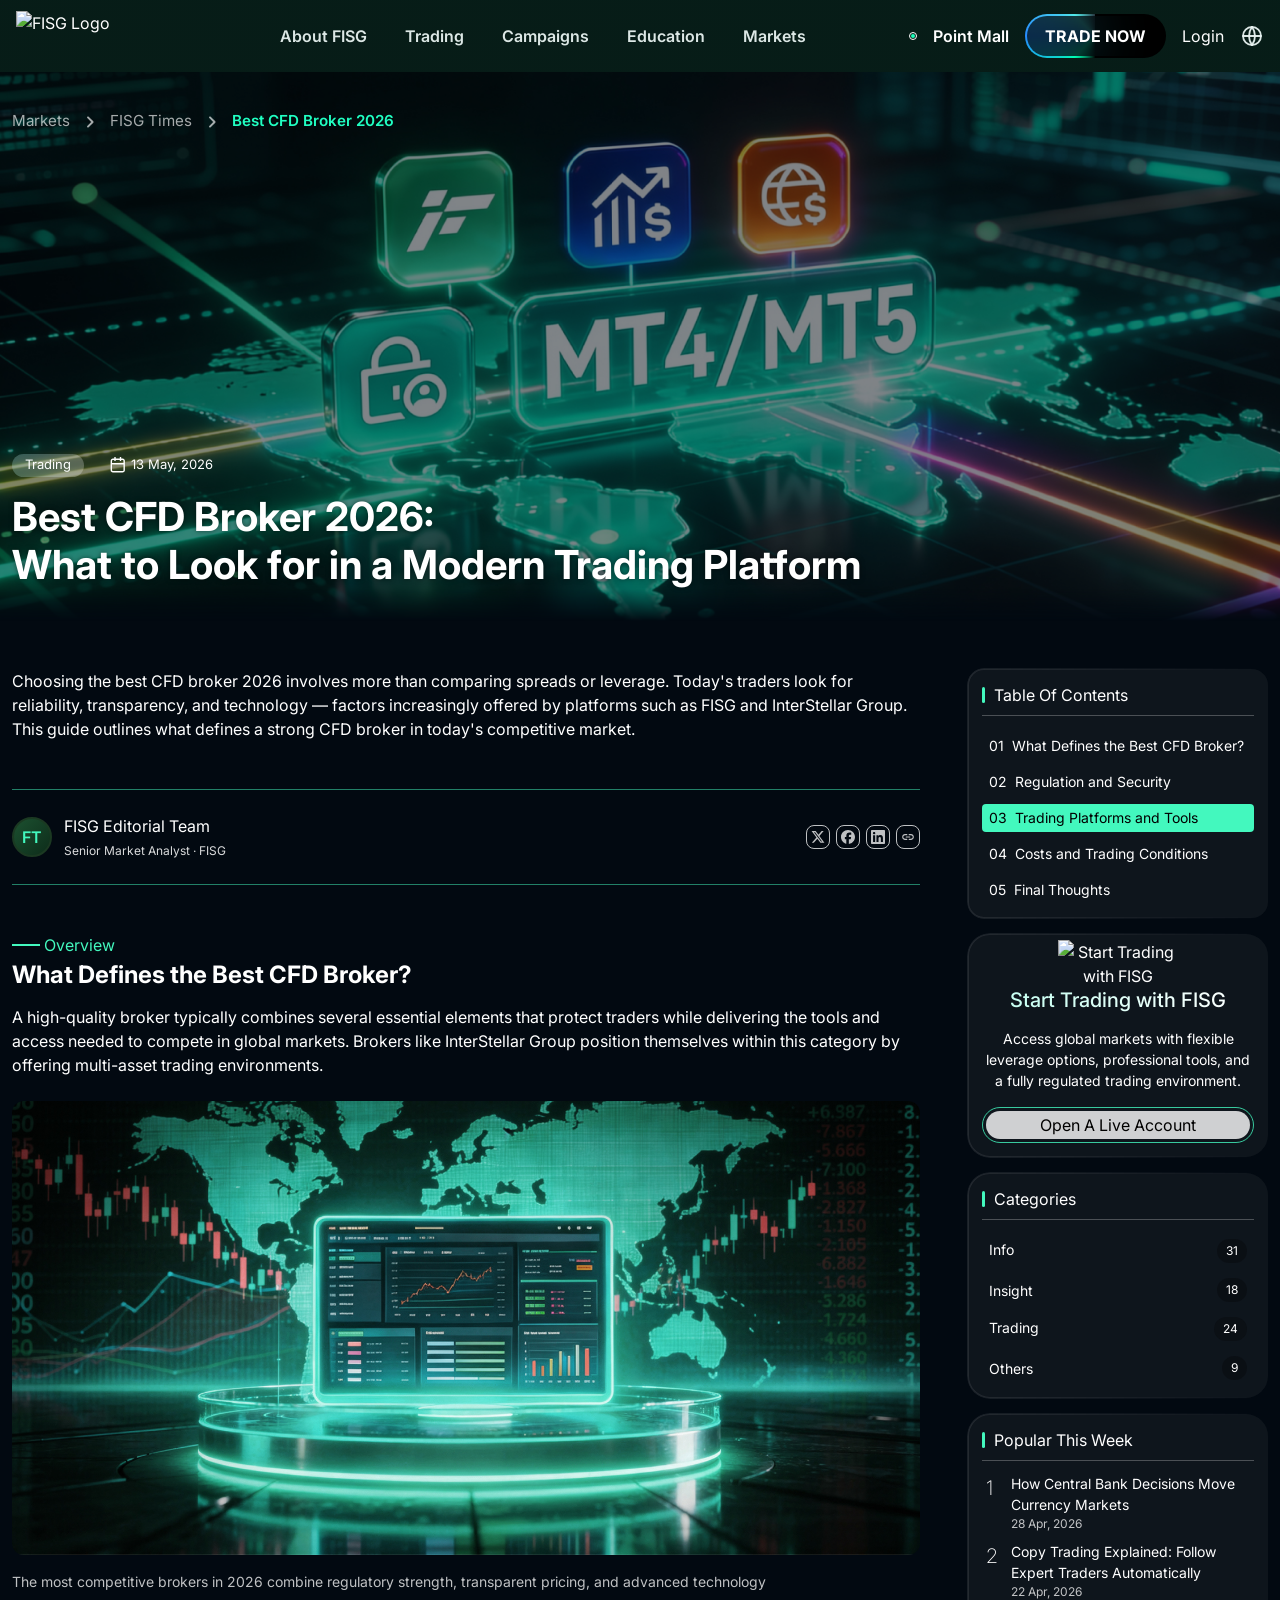
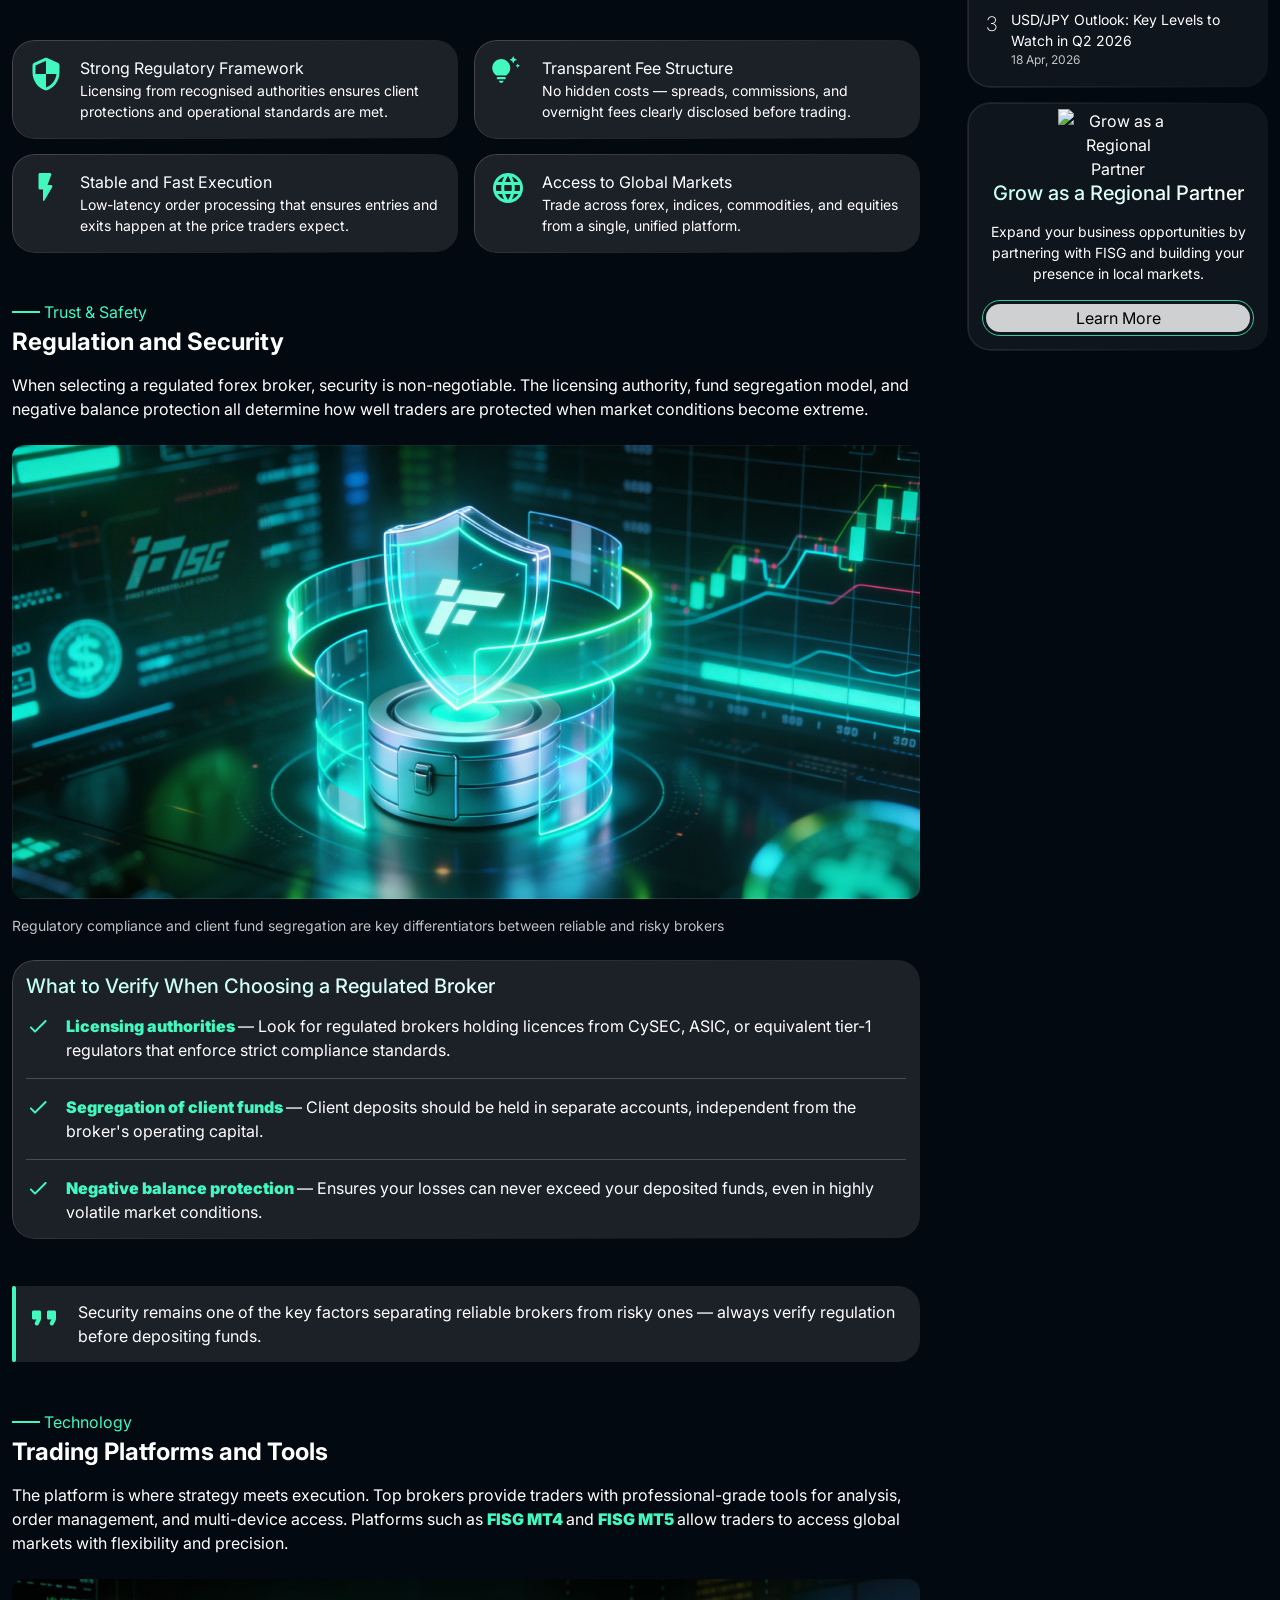
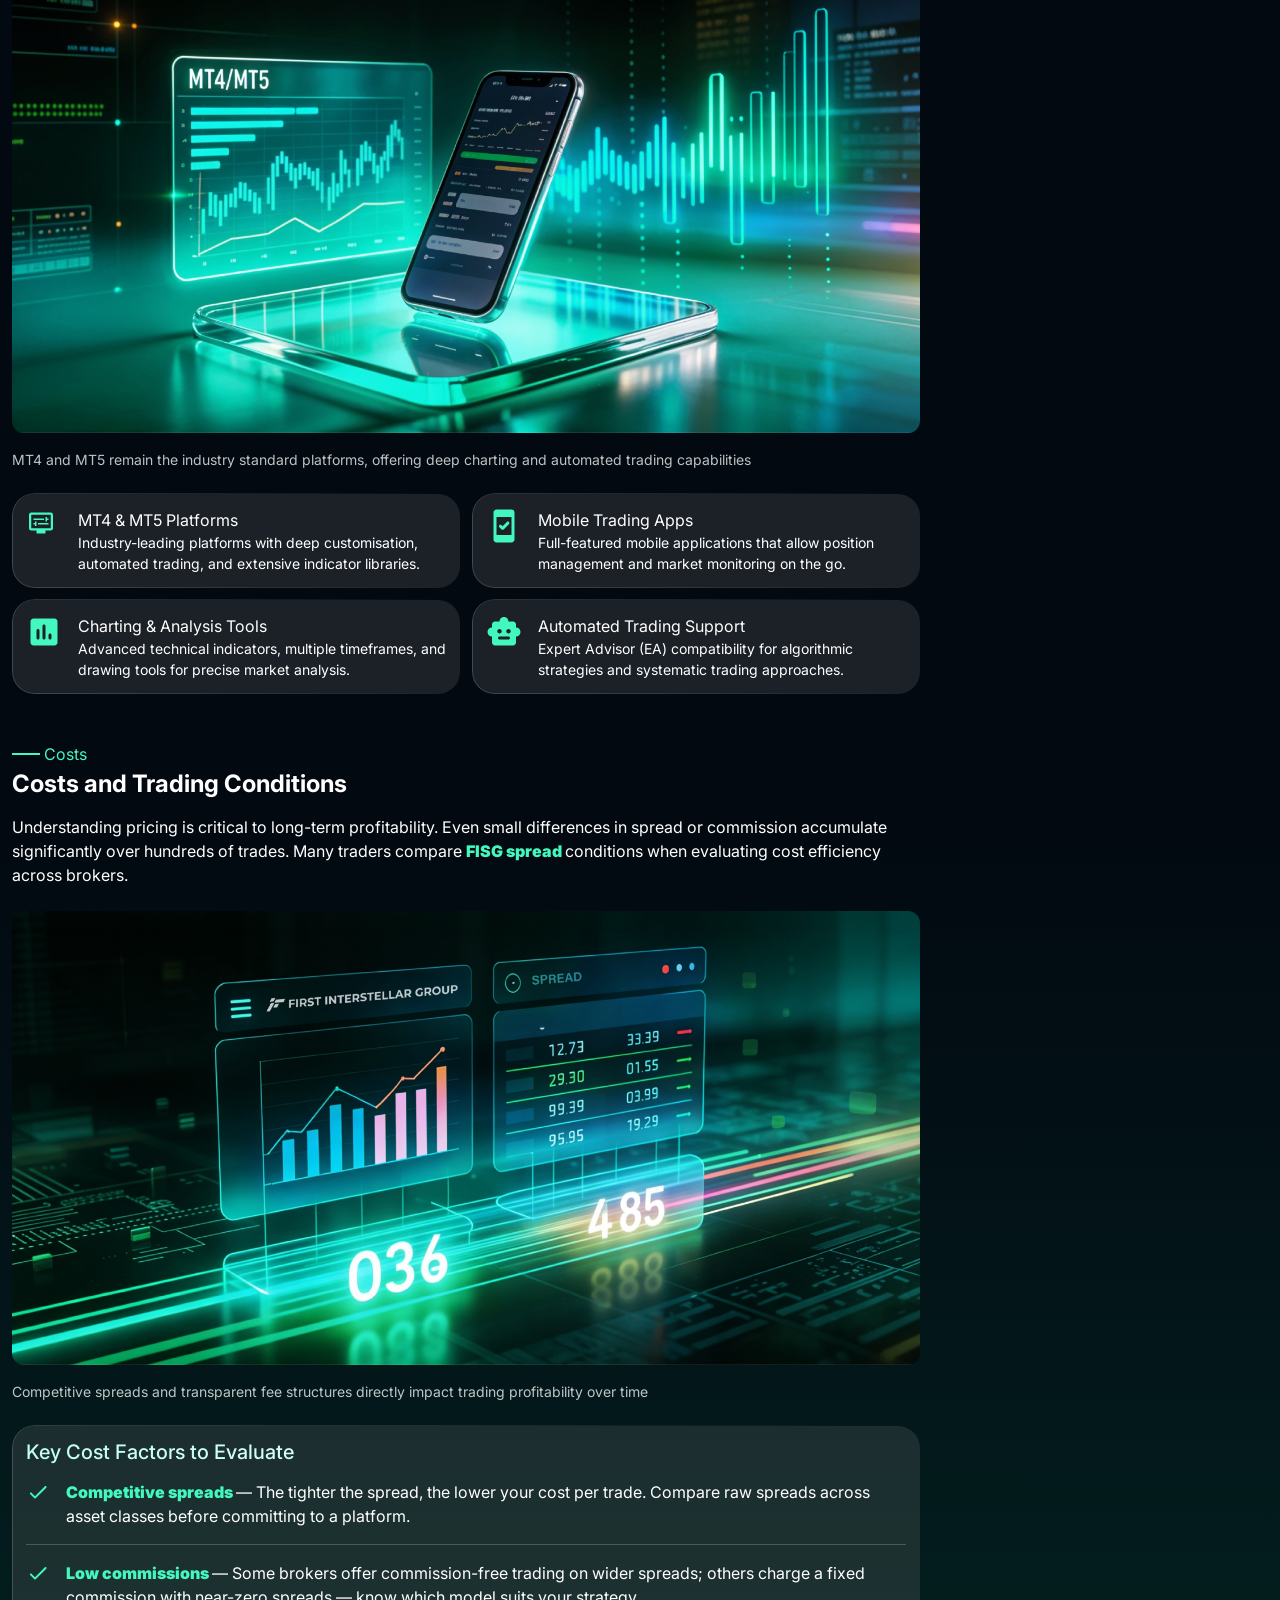
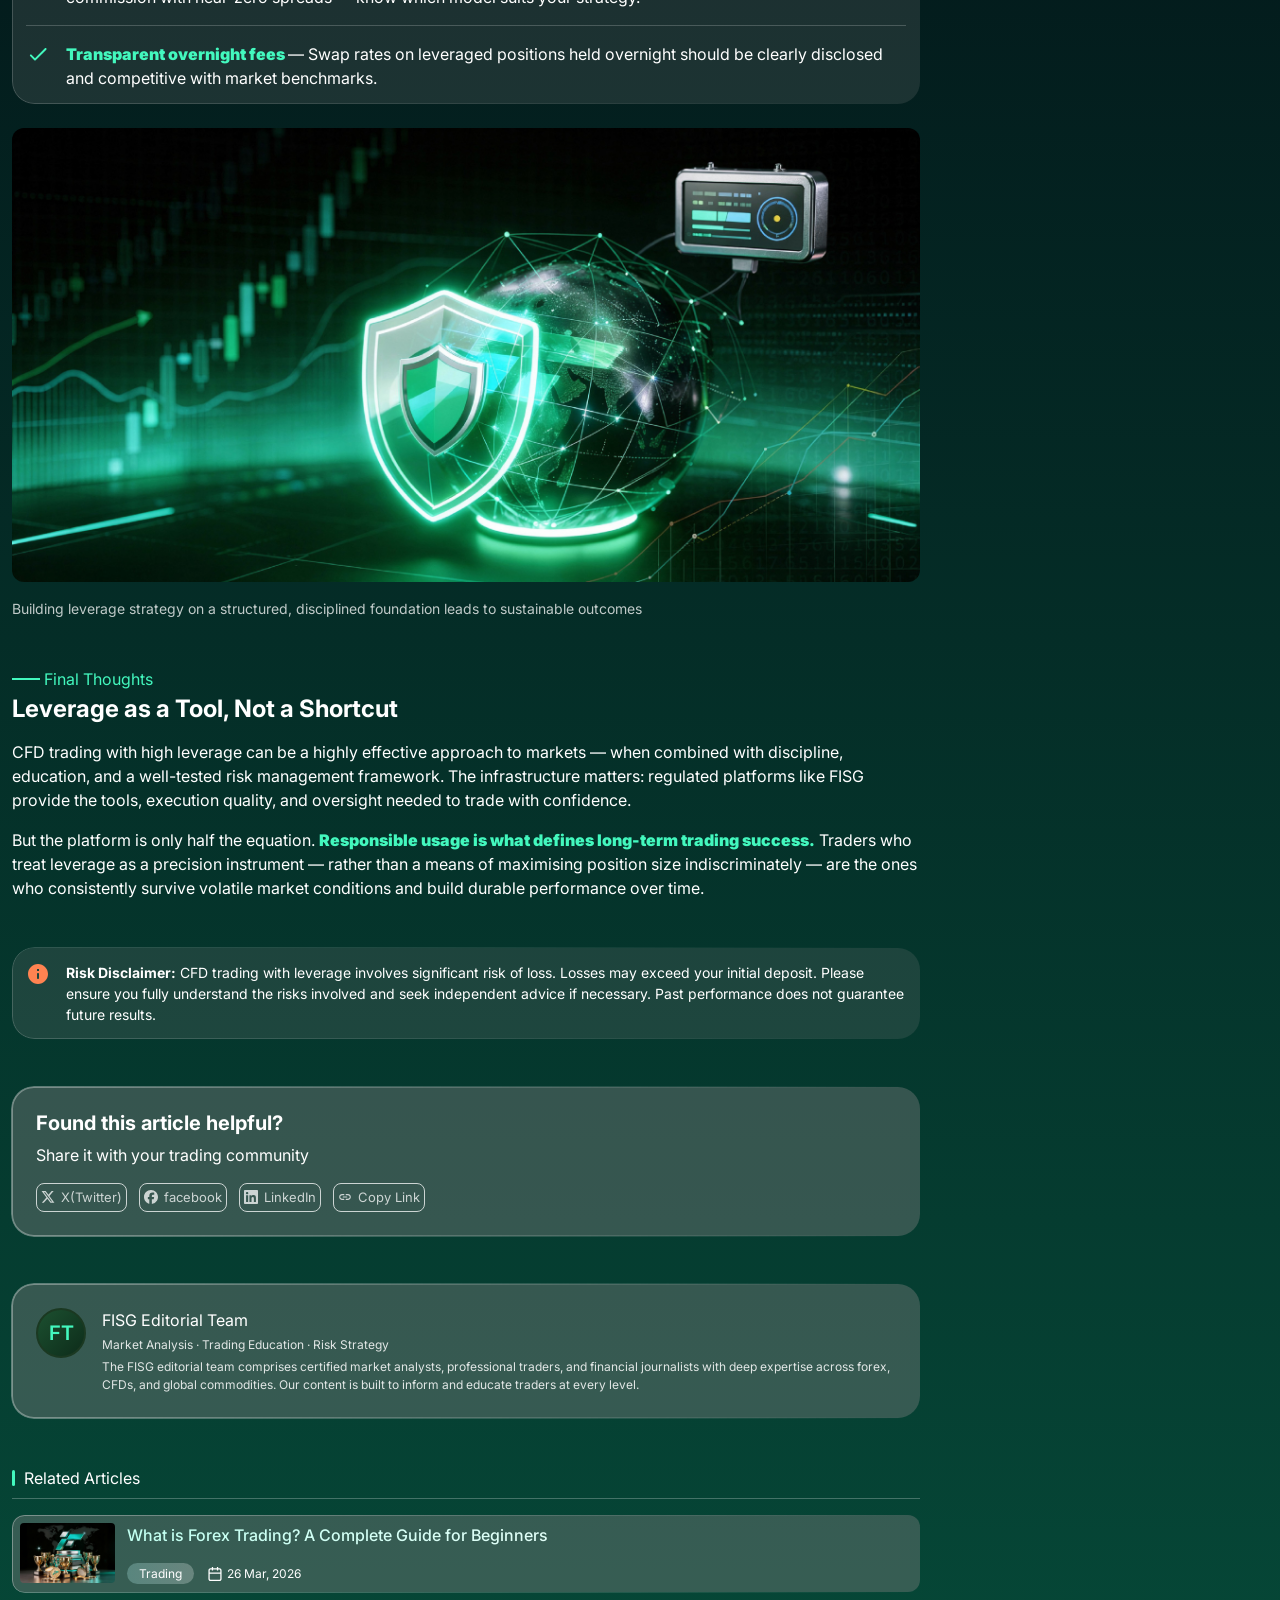
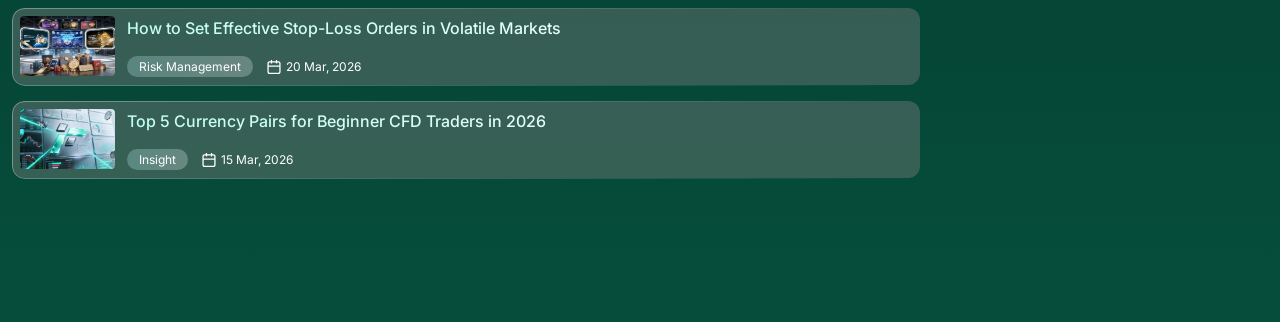
==== article-best-cfd-broker-2026.html @ cc414458 "Add files via upload" ====
<!DOCTYPE html>
<html lang="en">
<head>
  <meta charset="UTF-8">
  <meta name="viewport" content="width=device-width, initial-scale=1.0">
  <title>Best CFD Broker 2026: What to Look for in a Modern Trading Platform | FISG Times</title>
  <link rel="icon" type="image/png" href="https://www.fisg.com/wp-content/uploads/2025/01/cropped-logo-icon-32x32.png" sizes="32x32" media="(prefers-color-scheme: light)" />
  <link rel="icon" type="image/png" href="https://www.fisg.com/wp-content/uploads/2025/01/cropped-logo-icon-192x192.png" sizes="192x192" media="(prefers-color-scheme: light)" />
  <link rel="apple-touch-icon" href="https://www.fisg.com/wp-content/uploads/2025/01/cropped-logo-icon-180x180.png" media="(prefers-color-scheme: light)" />
  <meta name="msapplication-TileImage" content="https://www.fisg.com/wp-content/uploads/2025/01/cropped-logo-icon-270x270.png" media="(prefers-color-scheme: light)" />
  <link rel="icon" type="image/png" href="https://www.fisg.com/wp-content/uploads/2025/12/cropped-logo-icon-32x32-dark.png" sizes="32x32" media="(prefers-color-scheme: dark)" />
  <link rel="icon" type="image/png" href="https://www.fisg.com/wp-content/uploads/2025/12/cropped-logo-icon-192x192-dark.png" sizes="192x192" media="(prefers-color-scheme: dark)" />
  <link rel="apple-touch-icon" href="https://www.fisg.com/wp-content/uploads/2025/12/cropped-logo-icon-180x180-dark.png" media="(prefers-color-scheme: dark)" />
  <meta name="msapplication-TileImage" content="https://www.fisg.com/wp-content/uploads/2025/12/cropped-logo-icon-270x270-dark.png" media="(prefers-color-scheme: dark)" />
  <link rel="stylesheet" href="style.css">
</head>
<body>
  <section class="times-wrap">
    <header class="times-header">
      <img class="times-header-bg" src="./images/article-best-cfd-broker-img-01.jpg" alt="Best CFD Broker 2026: sWhat to Look for in a Modern Trading Platform">
      <div class="times-header-inner">
        <div class="container">
          <div class="times-header-info">
            <div class="times-box-body-footer-tag">
              Trading
            </div>
            <div class="times-box-body-footer-date">
              <svg xmlns="http://www.w3.org/2000/svg" version="1.1" viewBox="0 0 19 19">
                <path d="M14.23,3.48h-1.37v-1.48h-1.35v1.48h-4.01v-1.48h-1.35v1.48h-1.37c-1.22,0-2.22.99-2.22,2.22v9.09c0,1.22.99,2.22,2.22,2.22h9.45c1.22,0,2.22-.99,2.22-2.22V5.7c0-1.22-.99-2.22-2.22-2.22ZM4.77,4.84h1.37v1.02h1.35v-1.02h4.01v1.02h1.35v-1.02h1.37c.48,0,.86.39.86.86v2.16H3.91v-2.16c0-.48.39-.86.86-.86ZM14.23,15.65H4.77c-.48,0-.86-.39-.86-.86v-5.57h11.18v5.57c0,.48-.39.86-.86.86Z" fill="#fff"/>
              </svg>
              <span>
                13 May, 2026
              </span>
            </div>
          </div>
          <h1 class="times-header-title font-size-3">
            Best CFD Broker 2026:<br>
            What to Look for in a Modern Trading Platform
          </h1>
        </div>
      </div>
    </header>
    <section class="times-section">
      <div class="container">
        <div class="times-page">
          <main class="times-page-main">
            <section class="times-ele-section">
              <p>
                Choosing the best CFD broker 2026 involves more than comparing spreads or leverage. Today's traders look for reliability, transparency, and technology — factors increasingly offered by platforms such as FISG and InterStellar Group. This guide outlines what defines a strong CFD broker in today's competitive market.
              </p>
            </section>
            <section class="times-ele-section">
              <div class="times-author">
                <div class="times-ele-row align-items-center" style="--gap: 12px;">
                  <div class="times-ele-col times-ele-col-auto">
                    <div class="times-author-avantor">
                      FT
                    </div>
                  </div>
                  <div class="times-ele-col times-ele-col-grow">
                    <div class="times-ele-row" style="--gap: 0.25rem;">
                      <div class="times-ele-col times-ele-col-full times-author-content-main">
                        FISG Editorial Team
                      </div>
                      <div class="times-ele-col times-ele-col-full times-author-content-sub">
                        Senior Market Analyst · FISG
                      </div>
                    </div>
                  </div>
                  <div class="times-ele-col time-page-ele-col-auto">
                    <ul class="unstyled-list times-ele-row" style="--gap: 6px; height: 100%;">
                      <li class="times-ele-col times-ele-col-auto">
                        <a class="times-author-share-btn" href="https://twitter.com/intent/tweet?url=https://www.fisg.com/en/article-best-cfd-broker-2026">
                          <!--x(twitter)-->
                          <svg width="48" height="48" viewBox="0 0 48 48" fill="none" xmlns="http://www.w3.org/2000/svg">
                            <path d="M36.6526 3.8078H43.3995L28.6594 20.6548L46 43.5797H32.4225L21.7881 29.6759L9.61989 43.5797H2.86886L18.6349 25.56L2 3.8078H15.9222L25.5348 16.5165L36.6526 3.8078ZM34.2846 39.5414H38.0232L13.8908 7.63406H9.87892L34.2846 39.5414Z" fill="currentColor"/>
                          </svg>
                        </a>
                      </li>
                      <li class="times-ele-col times-ele-col-auto">
                        <a class="times-author-share-btn" target="_blank" rel="noopener" href="https://www.facebook.com/sharer/sharer.php?u=https://www.fisg.com/en/article-best-cfd-broker-2026">
                          <!--facebook-->
                          <svg width="48" height="48" viewBox="0 0 48 48" fill="none" xmlns="http://www.w3.org/2000/svg">
                            <g clip-path="url(#clip0_17_61)"><path d="M24 0C10.7453 0 0 10.7453 0 24C0 35.255 7.74912 44.6995 18.2026 47.2934V31.3344H13.2538V24H18.2026V20.8397C18.2026 12.671 21.8995 8.8848 29.9194 8.8848C31.44 8.8848 34.0637 9.18336 35.137 9.48096V16.129C34.5706 16.0694 33.5866 16.0397 32.3645 16.0397C28.4294 16.0397 26.9088 17.5306 26.9088 21.4061V24H34.7482L33.4013 31.3344H26.9088V47.8243C38.7926 46.3891 48.001 36.2707 48.001 24C48 10.7453 37.2547 0 24 0Z" fill="currentColor"/></g>
                            <defs><clipPath id="clip0_17_61"><rect width="48" height="48" fill="currentColor"/></clipPath></defs>
                          </svg>
                        </a>
                      </li>
                      <li class="times-ele-col times-ele-col-auto">
                        <a class="times-author-share-btn" href="https://linkedin.com/sharing/share-offsite/?url=https://www.fisg.com/en/article-best-cfd-broker-2026">
                          <!--linkedin-->
                          <svg width="48" height="48" viewBox="0 0 48 48" fill="none" xmlns="http://www.w3.org/2000/svg">
                            <g clip-path="url(#clip0_17_68)"><path d="M44.4469 0H3.54375C1.58437 0 0 1.54688 0 3.45938V44.5312C0 46.4437 1.58437 48 3.54375 48H44.4469C46.4062 48 48 46.4438 48 44.5406V3.45938C48 1.54688 46.4062 0 44.4469 0ZM14.2406 40.9031H7.11563V17.9906H14.2406V40.9031ZM10.6781 14.8688C8.39062 14.8688 6.54375 13.0219 6.54375 10.7437C6.54375 8.46562 8.39062 6.61875 10.6781 6.61875C12.9563 6.61875 14.8031 8.46562 14.8031 10.7437C14.8031 13.0125 12.9563 14.8688 10.6781 14.8688ZM40.9031 40.9031H33.7875V29.7656C33.7875 27.1125 33.7406 23.6906 30.0844 23.6906C26.3812 23.6906 25.8187 26.5875 25.8187 29.5781V40.9031H18.7125V17.9906H25.5375V21.1219H25.6312C26.5781 19.3219 28.9031 17.4188 32.3625 17.4188C39.5719 17.4188 40.9031 22.1625 40.9031 28.3313V40.9031Z" fill="currentColor"/></g>
                            <defs>
                            <clipPath id="clip0_17_68"><rect width="48" height="48" fill="currentColor"/></clipPath>
                            </defs>
                          </svg>
                        </a>
                      </li>
                      <li class="times-ele-col times-ele-col-auto">
                        <a class="times-author-share-btn" href="https://example.com" onclick="copyURL(event)">
                          <!--copy link-->
                          <svg width="48" height="48" xmlns="http://www.w3.org/2000/svg" viewBox="0 0 24 24" fill="currentColor"><g><rect fill="none" height="24" width="24"/></g><g><g><path d="M17,7h-3c-0.55,0-1,0.45-1,1s0.45,1,1,1h3c1.65,0,3,1.35,3,3s-1.35,3-3,3h-3c-0.55,0-1,0.45-1,1c0,0.55,0.45,1,1,1h3 c2.76,0,5-2.24,5-5S19.76,7,17,7z M8,12c0,0.55,0.45,1,1,1h6c0.55,0,1-0.45,1-1s-0.45-1-1-1H9C8.45,11,8,11.45,8,12z M10,15H7 c-1.65,0-3-1.35-3-3s1.35-3,3-3h3c0.55,0,1-0.45,1-1s-0.45-1-1-1H7c-2.76,0-5,2.24-5,5s2.24,5,5,5h3c0.55,0,1-0.45,1-1 C11,15.45,10.55,15,10,15z"/></g></g></svg>
                        </a>
                      </li>
                    </ul>
                  </div>
                </div>
              </div>
            </section>
            <section class="times-ele-section">
              <a id="sec1" class="times-ele-section-anchor"></a>
              <hgroup class="times-ele-title-group">
                <p class="times-ele-title-eyebrow">
                  Overview
                </p>
                <h5 class="times-ele-title">
                  What Defines the Best CFD Broker?
                </h5>
              </hgroup>
              <p class="times-ele-para">
                A high-quality broker typically combines several essential elements that protect traders while delivering the tools and access needed to compete in global markets. Brokers like InterStellar Group position themselves within this category by offering multi-asset trading environments.
              </p>
              <figure class="times-ele-fig">
                <img class="times-ele-fig-img" src="./images/article-best-cfd-broker-img-02.jpg" alt="The most competitive brokers in 2026 combine regulatory strength, transparent pricing, and advanced technology">
                <figcaption class="times-ele-fig-cap">
                  The most competitive brokers in 2026 combine regulatory strength, transparent pricing, and advanced technology
                </figcaption>
              </figure>
            </section>
            <section class="times-ele-section">
              <div class="times-ele-row">
                <div class="times-ele-col times-ele-col-auto times-ele-col-md-half">
                  <div class="times-box" style="--box-op: 0.2; --box-pd: 1rem; --box-bdw: 1px;">
                    <span class="times-box-border"></span>
                    <div class="times-box-body">
                      <div class="times-ele-row">
                        <div class="times-ele-col times-ele-col-auto text-acc-green">
                          <svg xmlns="http://www.w3.org/2000/svg" viewBox="0 0 24 24" width="36px" height="36px" fill="currentColor"><path d="M11.19 1.36l-7 3.11C3.47 4.79 3 5.51 3 6.3V11c0 5.55 3.84 10.74 9 12 5.16-1.26 9-6.45 9-12V6.3c0-.79-.47-1.51-1.19-1.83l-7-3.11c-.51-.23-1.11-.23-1.62 0zM12 11.99h7c-.53 4.12-3.28 7.79-7 8.94V12H5V6.3l7-3.11v8.8z"/></svg>
                        </div>
                        <div class="times-ele-col times-ele-col-grow">
                          <p>
                            Strong Regulatory Framework
                          </p>
                          <p class="font-size-sm">
                            Licensing from recognised authorities ensures client protections and operational standards are met.
                          </p>
                        </div>
                      </div>
                    </div>
                  </div>
                </div>
                <div class="times-ele-col times-ele-col-auto times-ele-col-md-half">
                  <div class="times-box" style="--box-op: 0.2; --box-pd: 1rem; --box-bdw: 1px;">
                    <span class="times-box-border"></span>
                    <div class="times-box-body">
                      <div class="times-ele-row">
                        <div class="times-ele-col times-ele-col-auto text-acc-green">
                          <svg xmlns="http://www.w3.org/2000/svg" viewBox="0 0 24 24" width="36px" height="36px" fill="currentColor"><rect fill="none" height="20" width="20"/><path d="M4.5,14.75C4.5,14.34,4.84,14,5.25,14h4.5c0.41,0,0.75,0.34,0.75,0.75c0,0.41-0.34,0.75-0.75,0.75h-4.5 C4.84,15.5,4.5,15.16,4.5,14.75z M13.5,8c0,2.09-1.07,3.93-2.69,5H4.19C2.57,11.93,1.5,10.09,1.5,8c0-3.31,2.69-6,6-6 S13.5,4.69,13.5,8z M7.5,18C8.33,18,9,17.33,9,16.5H6C6,17.33,6.67,18,7.5,18z M18.5,8l0.47-1.03L20,6.5l-1.03-0.47L18.5,5 l-0.47,1.03L17,6.5l1.03,0.47L18.5,8z M15.5,5l0.78-1.72L18,2.5l-1.72-0.78L15.5,0l-0.78,1.72L13,2.5l1.72,0.78L15.5,5z"/></svg>
                        </div>
                        <div class="times-ele-col times-ele-col-grow">
                          <p>
                            Transparent Fee Structure
                          </p>
                          <p class="font-size-sm">
                            No hidden costs — spreads, commissions, and overnight fees clearly disclosed before trading.
                          </p>
                        </div>
                      </div>
                    </div>
                  </div>
                </div>
                <div class="times-ele-col times-ele-col-auto times-ele-col-md-half">
                  <div class="times-box" style="--box-op: 0.2; --box-pd: 1rem; --box-bdw: 1px;">
                    <span class="times-box-border"></span>
                    <div class="times-box-body">
                      <div class="times-ele-row">
                        <div class="times-ele-col times-ele-col-auto text-acc-green">
                          <svg xmlns="http://www.w3.org/2000/svg" viewBox="0 0 24 24" width="36px" height="36px" fill="currentColor"><path d="M0 0h24v24H0V0z" fill="none"></path><path d="M7 3v9c0 .55.45 1 1 1h2v7.15c0 .51.67.69.93.25l5.19-8.9c.39-.67-.09-1.5-.86-1.5H13l2.49-6.65c.25-.65-.23-1.35-.93-1.35H8c-.55 0-1 .45-1 1z"></path></svg>
                        </div>
                        <div class="times-ele-col times-ele-col-grow">
                          <p>
                            Stable and Fast Execution
                          </p>
                          <p class="font-size-sm">
                            Low-latency order processing that ensures entries and exits happen at the price traders expect.
                          </p>
                        </div>
                      </div>
                    </div>
                  </div>
                </div>
                <div class="times-ele-col times-ele-col-auto times-ele-col-md-half">
                  <div class="times-box" style="--box-op: 0.2; --box-pd: 1rem; --box-bdw: 1px;">
                    <span class="times-box-border"></span>
                    <div class="times-box-body">
                      <div class="times-ele-row">
                        <div class="times-ele-col times-ele-col-auto text-acc-green">
                          <svg xmlns="http://www.w3.org/2000/svg" viewBox="0 0 24 24" width="36px" height="36px" fill="currentColor"><path d="M0 0h24v24H0V0z" fill="none"></path><path d="M11.99 2C6.47 2 2 6.48 2 12s4.47 10 9.99 10C17.52 22 22 17.52 22 12S17.52 2 11.99 2zm6.93 6h-2.95c-.32-1.25-.78-2.45-1.38-3.56 1.84.63 3.37 1.91 4.33 3.56zM12 4.04c.83 1.2 1.48 2.53 1.91 3.96h-3.82c.43-1.43 1.08-2.76 1.91-3.96zM4.26 14C4.1 13.36 4 12.69 4 12s.1-1.36.26-2h3.38c-.08.66-.14 1.32-.14 2s.06 1.34.14 2H4.26zm.82 2h2.95c.32 1.25.78 2.45 1.38 3.56-1.84-.63-3.37-1.9-4.33-3.56zm2.95-8H5.08c.96-1.66 2.49-2.93 4.33-3.56C8.81 5.55 8.35 6.75 8.03 8zM12 19.96c-.83-1.2-1.48-2.53-1.91-3.96h3.82c-.43 1.43-1.08 2.76-1.91 3.96zM14.34 14H9.66c-.09-.66-.16-1.32-.16-2s.07-1.35.16-2h4.68c.09.65.16 1.32.16 2s-.07 1.34-.16 2zm.25 5.56c.6-1.11 1.06-2.31 1.38-3.56h2.95c-.96 1.65-2.49 2.93-4.33 3.56zM16.36 14c.08-.66.14-1.32.14-2s-.06-1.34-.14-2h3.38c.16.64.26 1.31.26 2s-.1 1.36-.26 2h-3.38z"></path></svg>
                        </div>
                        <div class="times-ele-col times-ele-col-grow">
                          <p>
                            Access to Global Markets
                          </p>
                          <p class="font-size-sm">
                            Trade across forex, indices, commodities, and equities from a single, unified platform.
                          </p>
                        </div>
                      </div>
                    </div>
                  </div>
                </div>
              </div>
            </section>
            <section class="times-ele-section">
              <a id="sec2" class="times-ele-section-anchor"></a>
              <hgroup class="times-ele-title-group">
                <p class="times-ele-title-eyebrow">
                  Trust & Safety
                </p>
                <h5 class="times-ele-title">
                  Regulation and Security
                </h5>
              </hgroup>
              <p class="times-ele-para">
                When selecting a regulated forex broker, security is non-negotiable. The licensing authority, fund segregation model, and negative balance protection all determine how well traders are protected when market conditions become extreme.
              </p>
              <figure class="times-ele-fig">
                <img class="times-ele-fig-img" src="./images/article-best-cfd-broker-img-03.jpg" alt="Regulatory compliance and client fund segregation are key differentiators between reliable and risky brokers">
                <figcaption class="times-ele-fig-cap">
                  Regulatory compliance and client fund segregation are key differentiators between reliable and risky brokers
                </figcaption>
              </figure>
              <div class="times-box" style="--box-op: 0.2; --box-bdw: 1px;">
                <span class="times-box-border"></span>
                <div class="times-box-body times-ele-row">
                  <div class="times-ele-col times-ele-col-full">
                    <h6 class="times-title">
                      What to Verify When Choosing a Regulated Broker
                    </h6>
                  </div>
                </div>
                <div class="times-box-body times-ele-row">
                  <div class="times-ele-col times-ele-col-auto text-acc-green">
                    <svg xmlns="http://www.w3.org/2000/svg" viewBox="0 0 24 24" width="24px" height="24px" fill="currentColor"><path d="M0 0h24v24H0V0z" fill="none"></path><path d="M9 16.17L5.53 12.7c-.39-.39-1.02-.39-1.41 0-.39.39-.39 1.02 0 1.41l4.18 4.18c.39.39 1.02.39 1.41 0L20.29 7.71c.39-.39.39-1.02 0-1.41-.39-.39-1.02-.39-1.41 0L9 16.17z"></path></svg>
                  </div>
                  <div class="times-ele-col times-ele-col-grow">
                    <strong class="times-ele-strong">
                      Licensing authorities
                    </strong>
                    — Look for regulated brokers holding licences from CySEC, ASIC, or equivalent tier-1 regulators that enforce strict compliance standards.
                  </div>
                </div>
                <hr class="times-ele-hr">
                <div class="times-box-body times-ele-row">
                  <div class="times-ele-col times-ele-col-auto text-acc-green">
                    <svg xmlns="http://www.w3.org/2000/svg" viewBox="0 0 24 24" width="24px" height="24px" fill="currentColor"><path d="M0 0h24v24H0V0z" fill="none"></path><path d="M9 16.17L5.53 12.7c-.39-.39-1.02-.39-1.41 0-.39.39-.39 1.02 0 1.41l4.18 4.18c.39.39 1.02.39 1.41 0L20.29 7.71c.39-.39.39-1.02 0-1.41-.39-.39-1.02-.39-1.41 0L9 16.17z"></path></svg>
                  </div>
                  <div class="times-ele-col times-ele-col-grow">
                    <strong class="times-ele-strong">
                      Segregation of client funds
                    </strong>
                    — Client deposits should be held in separate accounts, independent from the broker's operating capital.
                  </div>
                </div>
                <hr class="times-ele-hr">
                <div class="times-box-body times-ele-row">
                  <div class="times-ele-col times-ele-col-auto text-acc-green">
                    <svg xmlns="http://www.w3.org/2000/svg" viewBox="0 0 24 24" width="24px" height="24px" fill="currentColor"><path d="M0 0h24v24H0V0z" fill="none"></path><path d="M9 16.17L5.53 12.7c-.39-.39-1.02-.39-1.41 0-.39.39-.39 1.02 0 1.41l4.18 4.18c.39.39 1.02.39 1.41 0L20.29 7.71c.39-.39.39-1.02 0-1.41-.39-.39-1.02-.39-1.41 0L9 16.17z"></path></svg>
                  </div>
                  <div class="times-ele-col times-ele-col-grow">
                    <strong class="times-ele-strong">
                      Negative balance protection
                    </strong>
                    — Ensures your losses can never exceed your deposited funds, even in highly volatile market conditions.
                  </div>
                </div>
              </div>
            </section>
            <section class="times-ele-section">
              <div class="times-box times-box-quote" style="--box-op: 0.2;">
                <div class="times-box-body times-ele-row">
                  <div class="times-ele-col times-ele-col-auto text-acc-green">
                    <svg xmlns="http://www.w3.org/2000/svg" viewBox="0 0 24 24" width="36px" height="36px" fill="currentColor"><path d="M0 0h24v24H0V0z" fill="none"/><path d="M7.17 17c.51 0 .98-.29 1.2-.74l1.42-2.84c.14-.28.21-.58.21-.89V8c0-.55-.45-1-1-1H5c-.55 0-1 .45-1 1v4c0 .55.45 1 1 1h2l-1.03 2.06c-.45.89.2 1.94 1.2 1.94zm10 0c.51 0 .98-.29 1.2-.74l1.42-2.84c.14-.28.21-.58.21-.89V8c0-.55-.45-1-1-1h-4c-.55 0-1 .45-1 1v4c0 .55.45 1 1 1h2l-1.03 2.06c-.45.89.2 1.94 1.2 1.94z"/></svg>
                  </div>
                  <div class="times-ele-col times-ele-col-grow">
                    <blockquote>
                      Security remains one of the key factors separating reliable brokers from risky ones — always verify regulation before depositing funds.
                    </blockquote>
                  </div>
                </div>
              </div>
            </section>
            <section class="times-ele-section">
              <a id="sec3" class="times-ele-section-anchor"></a>
              <hgroup class="times-ele-title-group">
                <p class="times-ele-title-eyebrow">
                  Technology
                </p>
                <h5 class="times-ele-title">
                  Trading Platforms and Tools
                </h5>
              </hgroup>
              <p class="times-ele-para">
                The platform is where strategy meets execution. Top brokers provide traders with professional-grade tools for analysis, order management, and multi-device access. Platforms such as
                <strong class="times-ele-strong">
                  FISG MT4
                </strong>
                and
                <strong class="times-ele-strong">
                  FISG MT5
                </strong>
                allow traders to access global markets with flexibility and precision.
              </p>
              <figure class="times-ele-fig">
                <img class="times-ele-fig-img" src="./images/article-best-cfd-broker-img-04.jpg" alt="MT4 and MT5 remain the industry standard platforms, offering deep charting and automated trading capabilities">
                <figcaption class="times-ele-fig-cap">
                  MT4 and MT5 remain the industry standard platforms, offering deep charting and automated trading capabilities
                </figcaption>
              </figure>
              <ul class="unstyled-list times-ele-row" style="--gap: 0.75rem;">
                <li class="times-ele-col times-ele-col-auto times-ele-col-md-half">
                  <div class="times-box" style="--box-op: 0.2; --box-bdw: 1px;">
                    <span class="times-box-border"></span>
                    <div class="times-box-body times-ele-row">
                      <div class="times-ele-col times-ele-col-auto text-acc-green">
                        <svg xmlns="http://www.w3.org/2000/svg" viewBox="0 0 24 24" width="36px" height="36px" fill="currentColor"><g><rect fill="none" height="20" width="20"/></g><g><g><path d="M16.5,3h-13C2.67,3,2,3.67,2,4.5v9C2,14.33,2.67,15,3.5,15H7v1.5C7,16.78,7.22,17,7.5,17h5c0.28,0,0.5-0.22,0.5-0.5V15 h3.5c0.83,0,1.5-0.67,1.5-1.5v-9C18,3.67,17.33,3,16.5,3z M16.5,13.5h-13v-9h13V13.5z"/><rect height="1" width="7" x="5" y="7"/><polygon points="14,8 15,8 15,7 14,7 14,6 13,6 13,9 14,9"/><rect height="1" width="7" x="8" y="10"/><polygon points="6,12 7,12 7,9 6,9 6,10 5,10 5,11 6,11"/></g></g></svg>
                      </div>
                      <div class="times-ele-col times-ele-col-grow">
                        <p>
                          MT4 & MT5 Platforms
                        </p>
                        <p class="font-size-sm">
                          Industry-leading platforms with deep customisation, automated trading, and extensive indicator libraries.
                        </p>
                      </div>
                    </div>
                  </div>
                </li>
                <li class="times-ele-col times-ele-col-auto times-ele-col-md-half">
                  <div class="times-box" style="--box-op: 0.2; --box-bdw: 1px;">
                    <span class="times-box-border"></span>
                    <div class="times-box-body times-ele-row">
                      <div class="times-ele-col times-ele-col-auto text-acc-green">
                        <svg xmlns="http://www.w3.org/2000/svg" viewBox="0 0 24 24" width="36px" height="36px" fill="currentColor"><g><path d="M0,0h24v24H0V0z" fill="none"/></g><g><path d="M17,1.01L7,1C5.9,1,5,1.9,5,3v18c0,1.1,0.9,2,2,2h10c1.1,0,2-0.9,2-2V3C19,1.9,18.1,1.01,17,1.01z M17,18H7V6h10V18z M10.34,14.29c0.39,0.39,1.02,0.39,1.41,0l3.54-3.54c0.39-0.39,0.39-1.02,0-1.41c-0.39-0.39-1.02-0.39-1.41,0l-2.83,2.83 l-0.71-0.71c-0.39-0.39-1.02-0.39-1.41,0c-0.39,0.39-0.39,1.02,0,1.41L10.34,14.29z"/></g></svg>
                      </div>
                      <div class="times-ele-col times-ele-col-grow">
                        <p>
                          Mobile Trading Apps
                        </p>
                        <p class="font-size-sm">
                          Full-featured mobile applications that allow position management and market monitoring on the go.
                        </p>
                      </div>
                    </div>
                  </div>
                </li>
                <li class="times-ele-col times-ele-col-auto times-ele-col-md-half">
                  <div class="times-box" style="--box-op: 0.2; --box-bdw: 1px;">
                    <span class="times-box-border"></span>
                    <div class="times-box-body times-ele-row">
                      <div class="times-ele-col times-ele-col-auto text-acc-green">
                        <svg xmlns="http://www.w3.org/2000/svg" viewBox="0 0 24 24" width="36px" height="36px" fill="currentColor"><path d="M0 0h24v24H0V0z" fill="none"/><path d="M19 3H5c-1.1 0-2 .9-2 2v14c0 1.1.9 2 2 2h14c1.1 0 2-.9 2-2V5c0-1.1-.9-2-2-2zM8 17c-.55 0-1-.45-1-1v-5c0-.55.45-1 1-1s1 .45 1 1v5c0 .55-.45 1-1 1zm4 0c-.55 0-1-.45-1-1V8c0-.55.45-1 1-1s1 .45 1 1v8c0 .55-.45 1-1 1zm4 0c-.55 0-1-.45-1-1v-2c0-.55.45-1 1-1s1 .45 1 1v2c0 .55-.45 1-1 1z"/></svg>
                      </div>
                      <div class="times-ele-col times-ele-col-grow">
                        <p>
                          Charting & Analysis Tools
                        </p>
                        <p class="font-size-sm">
                          Advanced technical indicators, multiple timeframes, and drawing tools for precise market analysis.
                        </p>
                      </div>
                    </div>
                  </div>
                </li>
                <li class="times-ele-col times-ele-col-auto times-ele-col-md-half">
                  <div class="times-box" style="--box-op: 0.2; --box-bdw: 1px;">
                    <span class="times-box-border"></span>
                    <div class="times-box-body times-ele-row">
                      <div class="times-ele-col times-ele-col-auto text-acc-green">
                        <svg xmlns="http://www.w3.org/2000/svg" viewBox="0 0 24 24" width="36px" height="36px" fill="currentColor"><g><rect fill="none" height="24" width="24" y="0"/></g><g><path d="M20,9V7c0-1.1-0.9-2-2-2h-3c0-1.66-1.34-3-3-3S9,3.34,9,5H6C4.9,5,4,5.9,4,7v2c-1.66,0-3,1.34-3,3c0,1.66,1.34,3,3,3v4 c0,1.1,0.9,2,2,2h12c1.1,0,2-0.9,2-2v-4c1.66,0,3-1.34,3-3C23,10.34,21.66,9,20,9z M7.5,11.5C7.5,10.67,8.17,10,9,10 s1.5,0.67,1.5,1.5S9.83,13,9,13S7.5,12.33,7.5,11.5z M15,17H9c-0.55,0-1-0.45-1-1v0c0-0.55,0.45-1,1-1h6c0.55,0,1,0.45,1,1v0 C16,16.55,15.55,17,15,17z M15,13c-0.83,0-1.5-0.67-1.5-1.5S14.17,10,15,10s1.5,0.67,1.5,1.5S15.83,13,15,13z"/></g></svg>
                      </div>
                      <div class="times-ele-col times-ele-col-grow">
                        <p>
                          Automated Trading Support
                        </p>
                        <p class="font-size-sm">
                          Expert Advisor (EA) compatibility for algorithmic strategies and systematic trading approaches.
                        </p>
                      </div>
                    </div>
                  </div>
                </li>
              </ul>
            </section>
            <section class="times-ele-section">
              <a id="sec4" class="times-ele-section-anchor"></a>
              <hgroup class="times-ele-title-group">
                <p class="times-ele-title-eyebrow">
                  Costs
                </p>
                <h5 class="times-ele-title">
                  Costs and Trading Conditions
                </h5>
              </hgroup>
              <p class="times-ele-para">
                Understanding pricing is critical to long-term profitability. Even small differences in spread or commission accumulate significantly over hundreds of trades. Many traders compare
                <strong class="times-ele-strong">
                  FISG spread
                </strong>
                conditions when evaluating cost efficiency across brokers.
              </p>
              <figure class="times-ele-fig">
                <img class="times-ele-fig-img" src="./images/article-best-cfd-broker-img-05.jpg" alt="Competitive spreads and transparent fee structures directly impact trading profitability over time">
                <figcaption class="times-ele-fig-cap">
                  Competitive spreads and transparent fee structures directly impact trading profitability over time
                </figcaption>
              </figure>
              <div class="times-box" style="--box-op: 0.2; --box-bdw: 1px;">
                <span class="times-box-border"></span>
                <div class="times-box-body times-ele-row">
                  <div class="times-ele-col times-ele-col-full">
                    <h6 class="times-title">
                      Key Cost Factors to Evaluate
                    </h6>
                  </div>
                </div>
                <div class="times-box-body times-ele-row">
                  <div class="times-ele-col times-ele-col-auto text-acc-green">
                    <svg xmlns="http://www.w3.org/2000/svg" viewBox="0 0 24 24" width="24px" height="24px" fill="currentColor"><path d="M0 0h24v24H0V0z" fill="none"/><path d="M9 16.17L5.53 12.7c-.39-.39-1.02-.39-1.41 0-.39.39-.39 1.02 0 1.41l4.18 4.18c.39.39 1.02.39 1.41 0L20.29 7.71c.39-.39.39-1.02 0-1.41-.39-.39-1.02-.39-1.41 0L9 16.17z"/></svg>
                  </div>
                  <div class="times-ele-col times-ele-col-grow">
                    <strong class="times-ele-strong">
                      Competitive spreads
                    </strong>
                    — The tighter the spread, the lower your cost per trade. Compare raw spreads across asset classes before committing to a platform.
                  </div>
                </div>
                <hr class="times-ele-hr">
                <div class="times-box-body times-ele-row">
                  <div class="times-ele-col times-ele-col-auto text-acc-green">
                    <svg xmlns="http://www.w3.org/2000/svg" viewBox="0 0 24 24" width="24px" height="24px" fill="currentColor"><path d="M0 0h24v24H0V0z" fill="none"/><path d="M9 16.17L5.53 12.7c-.39-.39-1.02-.39-1.41 0-.39.39-.39 1.02 0 1.41l4.18 4.18c.39.39 1.02.39 1.41 0L20.29 7.71c.39-.39.39-1.02 0-1.41-.39-.39-1.02-.39-1.41 0L9 16.17z"/></svg>
                  </div>
                  <div class="times-ele-col times-ele-col-grow">
                    <strong class="times-ele-strong">
                      Low commissions
                    </strong>
                    — Some brokers offer commission-free trading on wider spreads; others charge a fixed commission with near-zero spreads — know which model suits your strategy.
                  </div>
                </div>
                <hr class="times-ele-hr">
                <div class="times-box-body times-ele-row">
                  <div class="times-ele-col times-ele-col-auto text-acc-green">
                    <svg xmlns="http://www.w3.org/2000/svg" viewBox="0 0 24 24" width="24px" height="24px" fill="currentColor"><path d="M0 0h24v24H0V0z" fill="none"/><path d="M9 16.17L5.53 12.7c-.39-.39-1.02-.39-1.41 0-.39.39-.39 1.02 0 1.41l4.18 4.18c.39.39 1.02.39 1.41 0L20.29 7.71c.39-.39.39-1.02 0-1.41-.39-.39-1.02-.39-1.41 0L9 16.17z"/></svg>
                  </div>
                  <div class="times-ele-col times-ele-col-grow">
                    <strong class="times-ele-strong">
                      Transparent overnight fees 
                    </strong>
                    — Swap rates on leveraged positions held overnight should be clearly disclosed and competitive with market benchmarks.
                  </div>
                </div>
              </div>
              <figure class="times-ele-fig">
                <img class="times-ele-fig-img" src="./images/article-cfd-trading-img-05.jpg" alt="Building leverage strategy on a structured, disciplined foundation leads to sustainable outcomes">
                <figcaption class="times-ele-fig-cap">
                  Building leverage strategy on a structured, disciplined foundation leads to sustainable outcomes
                </figcaption>
              </figure>
            </section>
            <section class="times-ele-section">
              <a id="sec5" class="times-ele-section-anchor"></a>
              <hgroup class="times-ele-title-group">
                <p class="times-ele-title-eyebrow">
                  Final Thoughts
                </p>
                <h5 class="times-ele-title">
                  Leverage as a Tool, Not a Shortcut
                </h5>
              </hgroup>
              <p class="times-ele-para">
                CFD trading with high leverage can be a highly effective approach to markets — when combined with discipline, education, and a well-tested risk management framework. The infrastructure matters: regulated platforms like FISG provide the tools, execution quality, and oversight needed to trade with confidence.
              </p>
              <p class="times-ele-para">
                But the platform is only half the equation. <strong class="times-ele-strong">Responsible usage is what defines long-term trading success.</strong> Traders who treat leverage as a precision instrument — rather than a means of maximising position size indiscriminately — are the ones who consistently survive volatile market conditions and build durable performance over time.
              </p>
            </section>
            <section class="times-ele-section">
              <div class="times-box" style="--box-op: 0.2; --box-bdw: 1px;">
                <span class="times-box-border"></span>
                <div class="times-box-body times-ele-row">
                  <div class="times-ele-col times-ele-col-auto text-acc-red">
                    <svg xmlns="http://www.w3.org/2000/svg" viewBox="0 0 24 24" width="24px" height="24px" fill="currentColor"><path d="M0 0h24v24H0V0z" fill="none"/><path d="M12 2C6.48 2 2 6.48 2 12s4.48 10 10 10 10-4.48 10-10S17.52 2 12 2zm0 15c-.55 0-1-.45-1-1v-4c0-.55.45-1 1-1s1 .45 1 1v4c0 .55-.45 1-1 1zm1-8h-2V7h2v2z"/></svg>
                  </div>
                  <div class="times-ele-col times-ele-col-grow">
                    <p class="font-size-sm">
                      <strong>Risk Disclaimer:</strong>
                      CFD trading with leverage involves significant risk of loss. Losses may exceed your initial deposit. Please ensure you fully understand the risks involved and seek independent advice if necessary. Past performance does not guarantee future results.
                    </p>
                  </div>
                </div>
              </div>
            </section>
            <section class="times-ele-section">
              <div class="times-box" style="--box-pd: 1.5rem;">
                <span class="times-box-border"></span>
                <div class="times-box-body times-ele-row" style="--gap: 0.5rem;">
                  <h6 class="times-ele-col times-ele-col-full">
                    Found this article helpful?
                  </h6>
                  <p class="times-ele-col times-ele-col-full times-ele-para">
                    Share it with your trading community
                  </p>
                </div>
                <ul class="unstyled-list times-ele-row" style="--gap: 12px;">
                  <li class="times-ele-col times-ele-col-auto">
                    <a class="times-author-share-btn" href="">
                      <span class="times-ele-row align-items-center" style="--gap: 6px;">
                        <span class="times-ele-col times-ele-auto">
                          <svg width="48" height="48" viewBox="0 0 48 48" fill="none" xmlns="http://www.w3.org/2000/svg"><path d="M36.6526 3.8078H43.3995L28.6594 20.6548L46 43.5797H32.4225L21.7881 29.6759L9.61989 43.5797H2.86886L18.6349 25.56L2 3.8078H15.9222L25.5348 16.5165L36.6526 3.8078ZM34.2846 39.5414H38.0232L13.8908 7.63406H9.87892L34.2846 39.5414Z" fill="currentColor"></path></svg>
                        </span>
                        <span class="times-ele-col times-ele-grow font-size-xs">
                          X(Twitter)
                        </span>
                      </span>
                    </a>
                  </li>
                  <li class="times-ele-col times-ele-col-auto">
                    <a class="times-author-share-btn" href="">
                      <span class="times-ele-row align-items-center" style="--gap: 6px;">
                        <span class="times-ele-col times-ele-auto">
                          <svg width="48" height="48" viewBox="0 0 48 48" fill="none" xmlns="http://www.w3.org/2000/svg">
                            <g clip-path="url(#clip0_17_61)"><path d="M24 0C10.7453 0 0 10.7453 0 24C0 35.255 7.74912 44.6995 18.2026 47.2934V31.3344H13.2538V24H18.2026V20.8397C18.2026 12.671 21.8995 8.8848 29.9194 8.8848C31.44 8.8848 34.0637 9.18336 35.137 9.48096V16.129C34.5706 16.0694 33.5866 16.0397 32.3645 16.0397C28.4294 16.0397 26.9088 17.5306 26.9088 21.4061V24H34.7482L33.4013 31.3344H26.9088V47.8243C38.7926 46.3891 48.001 36.2707 48.001 24C48 10.7453 37.2547 0 24 0Z" fill="currentColor"></path></g>
                            <defs>
                              <clipPath id="clip0_17_61"><rect width="48" height="48" fill="currentColor"></rect></clipPath>
                            </defs>
                          </svg>
                        </span>
                        <span class="times-ele-col times-ele-grow font-size-xs">
                          facebook
                        </span>
                      </span>
                    </a>
                  </li>
                  <li class="times-ele-col times-ele-col-auto">
                    <a class="times-author-share-btn" href="">
                      <span class="times-ele-row align-items-center" style="--gap: 6px;">
                        <span class="times-ele-col times-ele-auto">
                          <svg width="48" height="48" viewBox="0 0 48 48" fill="none" xmlns="http://www.w3.org/2000/svg">
                            <g clip-path="url(#clip0_17_68)"><path d="M44.4469 0H3.54375C1.58437 0 0 1.54688 0 3.45938V44.5312C0 46.4437 1.58437 48 3.54375 48H44.4469C46.4062 48 48 46.4438 48 44.5406V3.45938C48 1.54688 46.4062 0 44.4469 0ZM14.2406 40.9031H7.11563V17.9906H14.2406V40.9031ZM10.6781 14.8688C8.39062 14.8688 6.54375 13.0219 6.54375 10.7437C6.54375 8.46562 8.39062 6.61875 10.6781 6.61875C12.9563 6.61875 14.8031 8.46562 14.8031 10.7437C14.8031 13.0125 12.9563 14.8688 10.6781 14.8688ZM40.9031 40.9031H33.7875V29.7656C33.7875 27.1125 33.7406 23.6906 30.0844 23.6906C26.3812 23.6906 25.8187 26.5875 25.8187 29.5781V40.9031H18.7125V17.9906H25.5375V21.1219H25.6312C26.5781 19.3219 28.9031 17.4188 32.3625 17.4188C39.5719 17.4188 40.9031 22.1625 40.9031 28.3313V40.9031Z" fill="currentColor"></path></g>
                            <defs><clipPath id="clip0_17_68"><rect width="48" height="48" fill="currentColor"></rect></clipPath></defs>
                          </svg>
                        </span>
                        <span class="times-ele-col times-ele-grow font-size-xs">
                          LinkedIn
                        </span>
                      </span>
                    </a>
                  </li>
                  <li class="times-ele-col times-ele-col-auto">
                    <a class="times-author-share-btn" href="https://example.com" onclick="copyURL(event)">
                      <span class="times-ele-row align-items-center" style="--gap: 6px;">
                        <span class="times-ele-col times-ele-auto">
                          <svg width="48" height="48" xmlns="http://www.w3.org/2000/svg" viewBox="0 0 24 24" fill="currentColor"><g><rect fill="none" height="24" width="24"></rect></g><g><g><path d="M17,7h-3c-0.55,0-1,0.45-1,1s0.45,1,1,1h3c1.65,0,3,1.35,3,3s-1.35,3-3,3h-3c-0.55,0-1,0.45-1,1c0,0.55,0.45,1,1,1h3 c2.76,0,5-2.24,5-5S19.76,7,17,7z M8,12c0,0.55,0.45,1,1,1h6c0.55,0,1-0.45,1-1s-0.45-1-1-1H9C8.45,11,8,11.45,8,12z M10,15H7 c-1.65,0-3-1.35-3-3s1.35-3,3-3h3c0.55,0,1-0.45,1-1s-0.45-1-1-1H7c-2.76,0-5,2.24-5,5s2.24,5,5,5h3c0.55,0,1-0.45,1-1 C11,15.45,10.55,15,10,15z"></path></g></g></svg>
                        </span>
                        <span class="times-ele-col times-ele-grow font-size-xs">
                          Copy Link
                        </span>
                      </span>
                    </a>
                  </li>
                </ul>
              </div>
            </section>
            <section class="times-ele-section">
              <div class="times-box" style="--box-pd: 1.5rem;">
                <span class="times-box-border"></span>
                <div class="times-box-body times-ele-row">
                  <div class="times-ele-col times-ele-col-auto">
                    <div class="times-author-avantor" style="font-size: 20px;">
                      FT
                    </div>
                  </div>
                  <div class="times-ele-col times-ele-col-grow">
                    <div class="times-ele-row" style="--gap: 0.25rem;">
                      <div class="times-ele-col times-ele-col-full times-author-content-main">
                        FISG Editorial Team
                      </div>
                      <div class="times-ele-col times-ele-col-full times-author-content-sub">
                        Market Analysis · Trading Education · Risk Strategy
                      </div>
                      <div class="times-ele-col times-ele-col-full times-author-content-sub">
                        The FISG editorial team comprises certified market analysts, professional traders, and financial journalists with deep expertise across forex, CFDs, and global commodities. Our content is built to inform and educate traders at every level.
                      </div>
                    </div>
                  </div>
                </div>
              </div>
            </section>
            <section class="times-ele-section">
              <p class="times-ele-title-pre">
                Related Articles
              </p>
              <ul class="unstyled-list times-ele-row">
                <li class="times-ele-col times-ele-col-full">
                  <div class="times-box times-box-h times-box-mini" style="--box-bdw: 1px;">
                    <span class="times-box-border"></span>
                    <div class="times-box-body times-box-body-row">
                      <div class="times-box-body-col times-box-body-col-img">
                        <img src="./images/times-img-01.jpg" alt="">
                      </div>
                      <div class="times-box-body-col times-box-body-col-cont">
                        <div class="times-title line-clamp line-clamp-2">
                          What is Forex Trading? A Complete Guide for Beginners
                        </div>
                        <div class="times-box-body-footer justify-content-start">
                          <div class="times-box-body-footer-tag font-size-mini">
                            Trading
                          </div>
                          <div class="times-box-body-footer-date font-size-mini">
                            <svg xmlns="http://www.w3.org/2000/svg" version="1.1" viewBox="0 0 19 19">
                              <path d="M14.23,3.48h-1.37v-1.48h-1.35v1.48h-4.01v-1.48h-1.35v1.48h-1.37c-1.22,0-2.22.99-2.22,2.22v9.09c0,1.22.99,2.22,2.22,2.22h9.45c1.22,0,2.22-.99,2.22-2.22V5.7c0-1.22-.99-2.22-2.22-2.22ZM4.77,4.84h1.37v1.02h1.35v-1.02h4.01v1.02h1.35v-1.02h1.37c.48,0,.86.39.86.86v2.16H3.91v-2.16c0-.48.39-.86.86-.86ZM14.23,15.65H4.77c-.48,0-.86-.39-.86-.86v-5.57h11.18v5.57c0,.48-.39.86-.86.86Z" fill="#fff"></path>
                            </svg>
                            <span>
                              26 Mar, 2026
                            </span>
                          </div>
                        </div>
                      </div>
                    </div>
                    <a href="" class="times-box-link">go to article</a>
                  </div>
                </li>
                <li class="times-ele-col times-ele-col-full">
                  <div class="times-box times-box-h times-box-mini" style="--box-bdw: 1px;">
                    <span class="times-box-border"></span>
                    <div class="times-box-body times-box-body-row">
                      <div class="times-box-body-col times-box-body-col-img">
                        <img src="./images/times-img-02.jpg" alt="">
                      </div>
                      <div class="times-box-body-col times-box-body-col-cont">
                        <div class="times-title line-clamp line-clamp-2">
                          How to Set Effective Stop-Loss Orders in Volatile Markets
                        </div>
                        <div class="times-box-body-footer justify-content-start">
                          <div class="times-box-body-footer-tag font-size-mini">
                            Risk Management
                          </div>
                          <div class="times-box-body-footer-date font-size-mini">
                            <svg xmlns="http://www.w3.org/2000/svg" version="1.1" viewBox="0 0 19 19">
                              <path d="M14.23,3.48h-1.37v-1.48h-1.35v1.48h-4.01v-1.48h-1.35v1.48h-1.37c-1.22,0-2.22.99-2.22,2.22v9.09c0,1.22.99,2.22,2.22,2.22h9.45c1.22,0,2.22-.99,2.22-2.22V5.7c0-1.22-.99-2.22-2.22-2.22ZM4.77,4.84h1.37v1.02h1.35v-1.02h4.01v1.02h1.35v-1.02h1.37c.48,0,.86.39.86.86v2.16H3.91v-2.16c0-.48.39-.86.86-.86ZM14.23,15.65H4.77c-.48,0-.86-.39-.86-.86v-5.57h11.18v5.57c0,.48-.39.86-.86.86Z" fill="#fff"></path>
                            </svg>
                            <span>
                              20 Mar, 2026
                            </span>
                          </div>
                        </div>
                      </div>
                    </div>
                    <a href="" class="times-box-link">go to article</a>
                  </div>
                </li>
                <li class="times-ele-col times-ele-col-full">
                  <div class="times-box times-box-h times-box-mini" style="--box-bdw: 1px;">
                    <span class="times-box-border"></span>
                    <div class="times-box-body times-box-body-row">
                      <div class="times-box-body-col times-box-body-col-img">
                        <img src="./images/times-img-03.jpg" alt="">
                      </div>
                      <div class="times-box-body-col times-box-body-col-cont">
                        <div class="times-title line-clamp line-clamp-2">
                          Top 5 Currency Pairs for Beginner CFD Traders in 2026
                        </div>
                        <div class="times-box-body-footer justify-content-start">
                          <div class="times-box-body-footer-tag font-size-mini">
                            Insight
                          </div>
                          <div class="times-box-body-footer-date font-size-mini">
                            <svg xmlns="http://www.w3.org/2000/svg" version="1.1" viewBox="0 0 19 19">
                              <path d="M14.23,3.48h-1.37v-1.48h-1.35v1.48h-4.01v-1.48h-1.35v1.48h-1.37c-1.22,0-2.22.99-2.22,2.22v9.09c0,1.22.99,2.22,2.22,2.22h9.45c1.22,0,2.22-.99,2.22-2.22V5.7c0-1.22-.99-2.22-2.22-2.22ZM4.77,4.84h1.37v1.02h1.35v-1.02h4.01v1.02h1.35v-1.02h1.37c.48,0,.86.39.86.86v2.16H3.91v-2.16c0-.48.39-.86.86-.86ZM14.23,15.65H4.77c-.48,0-.86-.39-.86-.86v-5.57h11.18v5.57c0,.48-.39.86-.86.86Z" fill="#fff"></path>
                            </svg>
                            <span>
                              15 Mar, 2026
                            </span>
                          </div>
                        </div>
                      </div>
                    </div>
                    <a href="" class="times-box-link">go to article</a>
                  </div>
                </li>
              </ul>
            </section>
          </main>
          <aside class="times-page-sidebar">
            <div class="times-page-sidebar-inner">
              <div class="times-ele-row display-flex-column">
                <div class="times-ele-col">
                  <div class="times-box" style="--box-bdr: 1rem; --box-op: 0.1;">
                    <span class="times-box-border"></span>
                    <div class="times-box-body">
                      <p class="times-ele-title-pre">
                        Table Of Contents
                      </p>
                      <menu class="unstyled-list times-scrollspy font-size-sm">
                        <a href="#sec1" class="btn-hover-acc-green is-active">
                          <span class="times-ele-row" style="--gap: 0.5rem;">
                            <span class="times-ele-col times-ele-col-auto">
                              01
                            </span>
                            <span class="times-ele-col times-ele-col-grow">
                              What Defines the Best CFD Broker?
                            </span>
                          </span>
                        </a>
                        <a href="#sec2" class="btn-hover-acc-green">
                          <span class="times-ele-row" style="--gap: 0.5rem;">
                            <span class="times-ele-col times-ele-col-auto">
                              02
                            </span>
                            <span class="times-ele-col times-ele-col-grow">
                              Regulation and Security
                            </span>
                          </span>
                        </a>
                        <a href="#sec3" class="btn-hover-acc-green">
                          <span class="times-ele-row" style="--gap: 0.5rem;">
                            <span class="times-ele-col times-ele-col-auto">
                              03
                            </span>
                            <span class="times-ele-col times-ele-col-grow">
                              Trading Platforms and Tools
                            </span>
                          </span>
                        </a>
                        <a href="#sec4" class="btn-hover-acc-green">
                          <span class="times-ele-row" style="--gap: 0.5rem;">
                            <span class="times-ele-col times-ele-col-auto">
                              04
                            </span>
                            <span class="times-ele-col times-ele-col-grow">
                              Costs and Trading Conditions
                            </span>
                          </span>
                        </a>
                        <a href="#sec5" class="btn-hover-acc-green">
                          <span class="times-ele-row" style="--gap: 0.5rem;">
                            <span class="times-ele-col times-ele-col-auto">
                              05
                            </span>
                            <span class="times-ele-col times-ele-col-grow">
                              Final Thoughts
                            </span>
                          </span>
                        </a>
                      </menu>
                    </div>
                  </div>
                </div>
                <div class="times-ele-col">
                  <div class="times-box" style="--box-op: 0.1;">
                    <span class="times-box-border"></span>
                    <div class="times-box-body text-center">
                      <div class="times-ele-row justify-content-center" style="--gap: 0.5rem;">
                        <div class="times-col times-col-auto" style="width: 50%; max-width: 120px;">
                          <img src="https://fisg.com/_next/image?url=%2Fimages%2Fready-section-rocket.png&w=640&q=75" alt="Start Trading with FISG">
                        </div>
                      </div>
                      <h6 class="times-title">
                        Start Trading with FISG
                      </h6>
                      <div class="times-ele-row display-flex-column" style="--gap: 1rem;">
                        <div class="times-ele-col">
                          <p class="font-size-sm">
                            Access global markets with flexible leverage options, professional tools, and a fully regulated trading environment.
                          </p>
                        </div>
                        <div class="times-ele-col">
                          <a class="times-action-btn" target="_blank" href="https://my.fisg.com/register">
                            <span>
                              Open A Live Account
                            </span>
                          </a>
                        </div>
                      </div>
                    </div>
                  </div>
                </div>
                <div class="times-ele-col">
                  <div class="times-box" style="--box-op: 0.1;">
                    <span class="times-box-border"></span>
                    <div class="times-box-body">
                      <p class="times-ele-title-pre">
                        Categories
                      </p>
                      <ul class="unstyled-list times-ele-row display-flex-column font-size-sm" style="--gap: 0.5rem">
                        <li class="times-ele-col align-items-center">
                          <a href="./tag-info.html" class="btn-hover-acc-green">
                            <span class="times-ele-row">
                              <span class="times-ele-col times-ele-col-grow">
                                Info
                              </span>
                              <sapn class="times-ele-col times-ele-auto">
                                <span class="times-ele-badge font-size-mini">31</span>
                              </sapn>
                            </span>
                          </a>
                        </li>
                        <li class="times-ele-col">
                          <a href="./tag-insight.html" class="btn-hover-acc-green">
                            <span class="times-ele-row align-items-center">
                              <span class="times-ele-col times-ele-col-grow">
                                Insight
                              </span>
                              <sapn class="times-ele-col times-ele-auto">
                                <span class="times-ele-badge font-size-mini">18</span>
                              </sapn>
                            </span>
                          </a>
                        </li>
                        <li class="times-ele-col">
                          <a href="./tag-trading.html" class="btn-hover-acc-green">
                            <span class="times-ele-row">
                              <span class="times-ele-col times-ele-col-grow">
                                Trading
                              </span>
                              <sapn class="times-ele-col times-ele-auto">
                                <span class="times-ele-badge font-size-mini">24</span>
                              </sapn>
                            </span>
                          </a>
                        </li>
                        <li class="times-ele-col">
                          <a href="./tag-others.html" class="btn-hover-acc-green">
                            <span class="times-ele-row align-items-center">
                              <span class="times-ele-col times-ele-col-grow">
                                Others
                              </span>
                              <sapn class="times-ele-col times-ele-auto">
                                <span class="times-ele-badge font-size-mini">9</span>
                              </sapn>
                            </span>
                          </a>
                        </li>
                      </ul>
                    </div>
                  </div>
                </div>
                <div class="times-ele-col">
                  <div class="times-box" style="--box-op: 0.1;">
                    <span class="times-box-border"></span>
                    <div class="times-box-body">
                      <p class="times-ele-title-pre">
                        Popular This Week
                      </p>
                      <ul class="unstyled-list times-ele-row display-flex-column" style="--gap: 0.5rem;">
                        <li class="times-col">
                          <a href="" class="btn-hover-acc-green">
                            <span class="times-ele-row" style="--gap: 0.25rem;">
                              <span class="times-ele-col times-ele-col-auto font-size-6" style="font-weight: 200; width: 1.25em;">1</span>
                              <span class="times-ele-col times-ele-col-grow">
                                <span class="times-row display-flex-column" style="gap: 0;">
                                  <span class="times-col font-size-sm">
                                    How Central Bank Decisions Move Currency Markets
                                  </span>
                                  <span class="times-col font-size-mini text-white-75">28 Apr, 2026</span>
                                </span>
                              </span>
                            </span>
                          </a>
                        </li>
                        <li class="times-col">
                          <a href="" class="btn-hover-acc-green">
                            <span class="times-ele-row" style="--gap: 0.25rem;">
                              <span class="times-ele-col times-ele-col-auto font-size-6" style="font-weight: 200; width: 1.25em;">2</span>
                              <span class="times-ele-col times-ele-col-grow">
                                <span class="times-row display-flex-column" style="gap: 0;">
                                  <span class="times-col font-size-sm">
                                    Copy Trading Explained: Follow Expert Traders Automatically
                                  </span>
                                  <span class="times-col font-size-mini text-white-75">22 Apr, 2026</span>
                                </span>
                              </span>
                            </span>
                          </a>
                        </li>
                        <li class="times-col">
                          <a href="" class="btn-hover-acc-green">
                            <span class="times-ele-row" style="--gap: 0.25rem;">
                              <span class="times-ele-col times-ele-col-auto font-size-6" style="font-weight: 200; width: 1.25em;">3</span>
                              <span class="times-ele-col times-ele-col-grow">
                                <span class="times-row display-flex-column" style="gap: 0;">
                                  <span class="times-col font-size-sm">
                                    USD/JPY Outlook: Key Levels to Watch in Q2 2026
                                  </span>
                                  <span class="times-col font-size-mini text-white-75">18 Apr, 2026</span>
                                </span>
                              </span>
                            </span>
                          </a>
                        </li>
                      </ul>
                    </div>
                  </div>
                </div>
                <div class="times-ele-col">
                  <div class="times-box" style="--box-op: 0.1;">
                    <span class="times-box-border"></span>
                    <div class="times-box-body text-center">
                      <div class="times-ele-row justify-content-center" style="--gap: 0.5rem;">
                        <div class="times-col times-col-auto" style="width: 50%; max-width: 120px;">
                          <img src="https://www.fisg.com/_next/image?url=%2Fimages%2Fpartnership-hero-ico.png&w=3840&q=75" alt="Grow as a Regional Partner">
                        </div>
                      </div>
                      <h6 class="times-title">
                        Grow as a Regional Partner
                      </h6>
                      <div class="times-ele-row display-flex-column" style="--gap: 1rem;">
                        <div class="times-ele-col">
                          <p class="font-size-sm">
                            Expand your business opportunities by partnering with FISG and building your presence in local markets.
                          </p>
                        </div>
                        <div class="times-ele-col">
                          <a class="times-action-btn" target="_blank" href="https://www.fisg.com/en/partnership">
                            <span>
                              Learn More
                            </span>
                          </a>
                        </div>
                      </div>
                    </div>
                  </div>
                </div>
              </div>
            </div>
          </aside>
        </div>
      </div>
    </section>
  </section>
  <script>
  function copyURL(event) {
      // Stop the link from opening
      event.preventDefault(); 
      
      // Get the URL from the href attribute
      const url = event.target.getAttribute('href'); 
      
      // Copy to clipboard
      navigator.clipboard.writeText(url).then(() => {
          alert('URL copied to clipboard!');
      }).catch(err => {
          console.error('Error copying: ', err);
      });
  }
  </script>
  <script>
    // Active TOC tracking
    const sections = ['sec1','sec2','sec3','sec4','sec5'];
    const tocLinks = document.querySelectorAll('.times-scrollspy a');
    const obs = new IntersectionObserver((entries) => {
      entries.forEach(e => {
        if (e.isIntersecting) {
          tocLinks.forEach(l => l.classList.remove('is-active'));
          const idx = sections.indexOf(e.target.id);
          if (idx >= 0 && tocLinks[idx]) tocLinks[idx].classList.add('is-active');
        }
      });
    }, { rootMargin: '-15% 0px -75% 0px' });
    sections.forEach(id => {
      const el = document.getElementById(id);
      if (el) obs.observe(el);
    });
  </script>
  <div class="breadcrumb" style="position: absolute; top: 110px; left: 0; right: 0; z-index: 1;">
    <div class="container">
      <ul class="unstyled-list times-breadcrumb-list">
        <li class="times-breadcrumb-item">
          Markets
        </li>
        <li class="times-breadcrumb-item">
          <svg focusable="false" aria-hidden="true" viewBox="0 0 24 24"><path d="M9.29 6.71c-.39.39-.39 1.02 0 1.41L13.17 12l-3.88 3.88c-.39.39-.39 1.02 0 1.41s1.02.39 1.41 0l4.59-4.59c.39-.39.39-1.02 0-1.41L10.7 6.7c-.38-.38-1.02-.38-1.41.01" fill="currentColor"></path></svg>
        </li>
        <li class="times-breadcrumb-item">
          <a href="./index.html">FISG Times</a>
        </li>
        <li class="times-breadcrumb-item">
          <svg focusable="false" aria-hidden="true" viewBox="0 0 24 24"><path d="M9.29 6.71c-.39.39-.39 1.02 0 1.41L13.17 12l-3.88 3.88c-.39.39-.39 1.02 0 1.41s1.02.39 1.41 0l4.59-4.59c.39-.39.39-1.02 0-1.41L10.7 6.7c-.38-.38-1.02-.38-1.41.01" fill="currentColor"></path></svg>
        </li>
        <li class="times-breadcrumb-item is-active">
          Best CFD Broker 2026
        </li>
      </ul>
    </div>
  </div>
  <style>
    @import url("https://fonts.googleapis.com/css2?family=Inter:wght@400;500;600;700&display=swap");

    @property --a {
      syntax: "<angle>";
      inherits: false;
      initial-value: 0deg;
    }

    @keyframes btnAnimation {
      to {
        --a: 360deg;
      }
    }

    * {
      box-sizing: border-box;
    }

    html,
    body {
      margin: 0;
      min-height: 100%;
    }

    body {
      font-family: "Inter", system-ui, -apple-system, BlinkMacSystemFont, "Segoe UI", sans-serif;
      color: #fff;
      background: transparent;
    }

    .topbar-header {
      position: fixed;
      inset: 0 0 auto;
      z-index: 40;
      pointer-events: none;
      isolation: isolate;
    }

    .topbar-header::before {
      content: "";
      position: absolute;
      inset: 0;
      z-index: 0;
      pointer-events: none;
      background-color: rgba(0, 0, 0, 0.5);
      -webkit-backdrop-filter: blur(8.5px);
      backdrop-filter: blur(8.5px);
    }

    @media (min-width: 1280px) {
      .topbar-header::before {
        background-image:
          linear-gradient(rgba(41, 162, 126, 0.17), rgba(41, 162, 126, 0.17)),
          linear-gradient(rgba(0, 0, 0, 0.6), rgba(0, 0, 0, 0.6));
      }
    }

    .topbar-container {
      position: relative;
      z-index: 1;
      width: min(1280px, 100%);
      height: 72px;
      margin-inline: auto;
      padding-inline: 16px;
      display: flex;
      align-items: center;
      justify-content: space-between;
      pointer-events: auto;
    }

    .logo-wrap {
      display: inline-flex;
      align-items: center;
      flex: 0 0 auto;
      text-decoration: none;
    }

    .logo-box {
      width: 169px;
      height: 50px;
    }

    .logo-box img {
      width: 100%;
      height: 100%;
      display: block;
      object-fit: contain;
    }

    .navbar-collapse {
      height: 100%;
      flex: 1;
      display: flex;
      align-items: center;
      justify-content: center;
    }

    .navbar-nav,
    .navbar-nav-item {
      position: relative;
    }

    .navbar-nav-list {
      display: flex;
      align-items: center;
      gap: 18px;
      list-style: none;
      margin: 0;
      padding: 0;
    }

    .navbar-link {
      display: inline-flex;
      align-items: center;
      gap: 8px;
      color: rgba(232, 242, 240, 0.95);
      text-decoration: none;
      white-space: nowrap;
      font-size: 16px;
      font-weight: 600;
      letter-spacing: 0;
      padding: 10px;
      border: 0;
      background: transparent;
      cursor: pointer;
      transition: color 0.2s ease;
    }

    .navbar-link:hover,
    .navbar-nav-item.is-open > .navbar-link,
    .navbar-link.active {
      color: #3cfcc2;
    }

    .navbar-nav-dropdown-menu {
      position: absolute;
      top: calc(100% + 14px);
      left: calc(var(--dx, 0px));
      z-index: 100;
      min-width: 220px;
      max-width: min(92vw, 980px);
      max-height: calc(100vh - 110px);
      overflow: auto;
      padding: 16px 24px;
      border-radius: 0 0 24px 24px;
      background-color: rgba(0, 0, 0, 0.78);
      -webkit-backdrop-filter: blur(18px);
      backdrop-filter: blur(18px);
      box-shadow: 0 30px 60px rgba(0, 0, 0, 0.48);
      opacity: 0;
      pointer-events: none;
      transform: scaleY(0.92);
      transform-origin: top center;
      transition:
        opacity 0.24s ease,
        transform 0.24s ease;
    }

    .navbar-nav-dropdown-menu.align-right {
      left: auto;
      right: 0;
    }

    .navbar-nav-item.is-open > .navbar-nav-dropdown-menu {
      opacity: 1;
      pointer-events: auto;
      transform: scaleY(1);
    }

    .navbar-nav-dropdown-menu-list {
      list-style: none;
      margin: 0;
      padding: 0;
      display: grid;
      gap: 10px;
    }

    .navbar-nav-dropdown-menu.mega-menu {
      display: flex;
      align-items: flex-start;
      gap: 42px;
    }

    .navbar-nav-dropdown-menu.mega-menu > .navbar-nav-dropdown-menu-list {
      width: 190px;
      flex: 0 0 190px;
    }

    .navbar-nav-dropdown-menu.campaign-menu {
      min-width: 340px;
    }

    .navbar-nav-dropdown-menu-item-title {
      display: flex;
      align-items: center;
      gap: 12px;
      margin: 0 0 8px;
      padding-bottom: 8px;
      border-bottom: 1px solid rgba(255, 255, 255, 0.5);
      color: #fff;
      font-size: 18px;
      font-weight: 400;
      white-space: nowrap;
    }

    .navbar-nav-dropdown-menu-item-title::before {
      content: "›";
      color: #fff;
      font-size: 40px;
      font-weight: 100;
      line-height: 0.75;
    }

    .navbar-nav-dropdown-menu a.navbar-link,
    .navbar-nav-dropdown-menu button.navbar-link {
      width: 100%;
      justify-content: flex-start;
      padding: 0;
      color: rgba(232, 242, 240, 0.95);
      font-size: 18px;
      font-weight: 400;
    }

    .flag-icon {
      width: 16px;
      height: 16px;
      display: inline-block;
      border-radius: 2px;
    }

    .desktop-actions {
      height: 100%;
      display: flex;
      align-items: center;
      gap: 16px;
      flex: 0 0 auto;
    }

    .navbar-point-mall {
      display: inline-flex;
      align-items: center;
      gap: 8px;
      color: #fff;
      text-decoration: none;
      white-space: nowrap;
      font-size: 16px;
      font-weight: 600;
    }

    .navbar-point-mall:hover .navbar-point-mall-text {
      background: linear-gradient(90deg, #fff 0%, #c1ffbe 55.29%, rgba(29, 255, 187, 0.69) 100%);
      -webkit-background-clip: text;
      background-clip: text;
      -webkit-text-fill-color: transparent;
    }

    .navbar-point-mall-default,
    .navbar-point-mall-hover {
      width: 24px;
      height: 24px;
      display: flex;
      align-items: center;
      justify-content: center;
    }

    .navbar-point-mall-hover {
      display: none;
    }

    .navbar-point-mall:hover .navbar-point-mall-default {
      display: none;
    }

    .navbar-point-mall:hover .navbar-point-mall-hover {
      display: flex;
    }

    .navbar-point-mall-icon-border {
      width: 8px;
      height: 8px;
      display: flex;
      align-items: center;
      justify-content: center;
      border: 0.2px solid #fff;
      border-radius: 50%;
    }

    .navbar-point-mall-icon {
      width: 4px;
      height: 4px;
      border-radius: 50%;
      background: #1dffbb;
    }

    .navbar-start {
      --l: #000 0% 50%, #00ffb3, #268aff, #52eaea, #262d37;
      display: inline-flex;
      flex-direction: column;
      padding: 2px;
      border-radius: 999px;
      color: #fff;
      text-decoration: none;
      background: conic-gradient(from var(--a, 0deg), var(--l)) border-box;
      animation: btnAnimation 2.8s linear infinite;
    }

    .navbar-start:hover {
      animation-play-state: paused;
      color: #00ffb3;
    }

    .navbar-start-inner {
      display: flex;
      align-items: center;
      justify-content: center;
      min-height: 40px;
      padding: 0 18px;
      border-radius: 999px;
      background-color: rgba(0, 0, 0, 0.7);
      -webkit-backdrop-filter: blur(30px);
      backdrop-filter: blur(30px);
      font-size: 16px;
      font-weight: 700;
    }

    .login-btn {
      color: #fff;
      text-decoration: none;
      white-space: nowrap;
      font-size: 16px;
      font-weight: 400;
      transition: color 0.2s ease;
    }

    .login-btn:hover {
      color: #3cfcc2;
    }

    .lang-trigger {
      padding-inline: 0;
    }

    .lang-icon {
      width: 24px;
      height: 24px;
      display: block;
    }

    .mobile-toggle {
      display: none;
      position: relative;
      width: 45px;
      height: 45px;
      border: 0;
      border-radius: 50%;
      background: #000;
      cursor: pointer;
    }

    .mobile-toggle span {
      position: absolute;
      left: 50%;
      width: 25px;
      height: 2px;
      border-radius: 2px;
      background: #00ffb3;
      transform: translateX(-50%);
      transition:
        top 0.22s ease,
        transform 0.22s ease,
        opacity 0.18s ease;
    }

    .mobile-toggle span:nth-child(1) {
      top: calc(50% - 10px);
    }

    .mobile-toggle span:nth-child(2) {
      top: 50%;
    }

    .mobile-toggle span:nth-child(3) {
      top: calc(50% + 10px);
    }

    .mobile-toggle.is-active span:nth-child(1) {
      top: 50%;
      transform: translateX(-50%) rotate(45deg);
    }

    .mobile-toggle.is-active span:nth-child(2) {
      opacity: 0;
    }

    .mobile-toggle.is-active span:nth-child(3) {
      top: 50%;
      transform: translateX(-50%) rotate(-45deg);
    }

    .mobile-nav-overlay {
      display: none;
    }

    @media (max-width: 1279px) {
      .topbar-container {
        width: 100%;
      }

      .navbar-collapse,
      .desktop-actions {
        display: none;
      }

      .mobile-toggle {
        display: inline-flex;
        flex: 0 0 auto;
      }

      .mobile-nav-overlay.is-open {
        position: fixed;
        top: 72px;
        left: 12px;
        right: 12px;
        z-index: 60;
        display: block;
        max-height: calc(100vh - 92px);
        overflow-y: auto;
        padding: 16px 0 12px;
        border-radius: 0 0 24px 24px;
        background: rgba(0, 0, 0, 0.72);
        -webkit-backdrop-filter: blur(8.5px);
        backdrop-filter: blur(8.5px);
        pointer-events: auto;
      }

      .mobile-accordion {
        list-style: none;
        margin: 0;
        padding: 0;
      }

      .mobile-accordion-item + .mobile-accordion-item {
        border-top: 1px solid rgba(255, 255, 255, 0.7);
      }

      .mobile-accordion-header {
        width: 100%;
        min-height: 48px;
        padding: 12px 14px;
        border: 0;
        background: transparent;
        color: #fff;
        display: flex;
        align-items: center;
        justify-content: space-between;
        cursor: pointer;
        font-size: 17px;
        font-weight: 400;
        text-align: left;
      }

      .mobile-accordion-header:hover {
        color: #3cfcc2;
      }

      .mobile-chevron {
        transition: transform 0.2s ease;
      }

      .mobile-accordion-item.is-open .mobile-chevron {
        transform: rotate(180deg);
      }

      .mobile-panel {
        display: none;
        padding: 0 24px 12px;
      }

      .mobile-accordion-item.is-open .mobile-panel {
        display: grid;
        gap: 8px;
      }

      .mobile-section-title {
        display: flex;
        align-items: center;
        gap: 12px;
        padding: 8px 0 4px;
        border-bottom: 1px solid rgba(255, 255, 255, 0.75);
        color: #fff;
        font-size: 17px;
        font-weight: 400;
      }

      .mobile-section-title::before {
        content: "›";
        font-size: 34px;
        font-weight: 100;
        line-height: 1;
      }

      .mobile-link {
        display: inline-flex;
        align-items: center;
        gap: 8px;
        min-height: 28px;
        padding: 0;
        border: 0;
        background: transparent;
        color: #fff;
        cursor: pointer;
        text-decoration: none;
        font-size: 16px;
        line-height: 1.35;
        text-align: left;
      }

      .mobile-link:hover,
      .mobile-link.active {
        color: #3cfcc2;
      }

      .mobile-actions {
        display: grid;
        gap: 16px;
        padding: 18px 0 4px;
      }

      .mobile-actions .navbar-start {
        width: calc(100% - 4rem);
        margin-inline: 2rem;
      }

      .mobile-actions-row {
        display: flex;
        align-items: center;
        justify-content: center;
        gap: 16px;
      }

      .mobile-divider {
        width: 1px;
        height: 24px;
        background: #fff;
      }

      .mobile-lang-grid {
        display: none;
        grid-template-columns: repeat(2, minmax(0, 1fr));
        gap: 10px 16px;
      }

      .mobile-lang-grid.is-open {
        display: grid;
      }
    }

    @media (max-width: 767px) {
      .topbar-container {
        height: 54px;
        padding-inline: 10px;
      }

      .logo-box {
        width: 132px;
        height: 39px;
      }

      .mobile-toggle {
        width: 42px;
        height: 42px;
      }

      .mobile-nav-overlay.is-open {
        top: 54px;
        left: 0;
        right: 0;
        max-height: calc(100vh - 54px);
        border-radius: 0 0 20px 20px;
      }

      .mobile-lang-grid {
        grid-template-columns: 1fr;
      }
    }
  </style>
  <header class="topbar-header">
    <div class="topbar-container">
      <a class="logo-wrap" href="https://www.fisg.com/en" aria-label="FISG Home" data-home-link>
        <div class="logo-box">
          <img src="https://www.fisg.com/en/landing/images/Logo.png" alt="FISG Logo" />
        </div>
      </a>

      <div class="navbar-collapse" id="navRoot">
        <nav class="navbar-nav" aria-label="Main navigation">
          <ul class="navbar-nav-list" id="mainNavList"></ul>
        </nav>
      </div>

      <div class="desktop-actions" id="desktopActions">
        <a class="navbar-point-mall" href="https://mall.fisg.com/" target="_blank" rel="noopener noreferrer">
          <span class="navbar-point-mall-default" aria-hidden="true">
            <span class="navbar-point-mall-icon-border"><span class="navbar-point-mall-icon"></span></span>
          </span>
          <span class="navbar-point-mall-hover" aria-hidden="true">
            <img src="https://www.fisg.com/images/Point%20mall%20icon.png" alt="" width="24" height="24" />
          </span>
          <span class="navbar-point-mall-text">Point Mall</span>
        </a>

        <a class="navbar-start" data-register-link href="https://my.fisg.com/register?lang=en&link_id=en" target="_blank" rel="noopener noreferrer">
          <span class="navbar-start-inner" data-i18n="ctaTradeNow">TRADE NOW</span>
        </a>

        <a class="login-btn" data-login-link href="https://my.fisg.com/login?lang=en&link_id=en" target="_blank" rel="noopener noreferrer" data-i18n="login">Login</a>

        <nav class="navbar-nav" aria-label="Language selector">
          <ul class="navbar-nav-list">
            <li class="navbar-nav-item has-dropdown" data-key="lang" id="desktopLangItem">
              <a class="navbar-link lang-trigger" href="#" aria-label="Change language">
                <svg class="lang-icon" viewBox="0 0 24 24" fill="none" stroke="currentColor" stroke-width="1.8" stroke-linecap="round" stroke-linejoin="round" aria-hidden="true">
                  <circle cx="12" cy="12" r="9"></circle>
                  <path d="M3 12h18"></path>
                  <path d="M12 3a15 15 0 0 1 0 18"></path>
                  <path d="M12 3a15 15 0 0 0 0 18"></path>
                </svg>
              </a>
              <div class="navbar-nav-dropdown-menu align-right">
                <ul class="navbar-nav-dropdown-menu-list" id="desktopLangList"></ul>
              </div>
            </li>
          </ul>
        </nav>
      </div>

      <button class="mobile-toggle" id="mobileToggle" type="button" aria-label="Open menu" aria-expanded="false" aria-controls="mobileNav">
        <span aria-hidden="true"></span>
        <span aria-hidden="true"></span>
        <span aria-hidden="true"></span>
      </button>
    </div>

    <nav class="mobile-nav-overlay" id="mobileNav" aria-label="Mobile navigation">
      <ul class="mobile-accordion" id="mobileNavList"></ul>
      <div class="mobile-actions">
        <a class="navbar-start" data-register-link href="https://my.fisg.com/register?lang=en&link_id=en" target="_blank" rel="noopener noreferrer">
          <span class="navbar-start-inner" data-i18n="ctaTradeNow">TRADE NOW</span>
        </a>
        <div class="mobile-actions-row">
          <a class="login-btn" data-login-link href="https://my.fisg.com/login?lang=en&link_id=en" target="_blank" rel="noopener noreferrer" data-i18n="login">Login</a>
          <span class="mobile-divider" aria-hidden="true"></span>
          <a href="https://mall.fisg.com/" target="_blank" rel="noopener noreferrer" aria-label="Point Mall">
            <img src="https://www.fisg.com/images/Point%20mall%20icon.png" alt="" width="24" height="24" />
          </a>
        </div>
        <div class="mobile-actions-row">
          <button class="navbar-link" id="mobileLangToggle" type="button" aria-expanded="false" aria-controls="mobileLangPanel" aria-label="Change language">
            <svg class="lang-icon" viewBox="0 0 24 24" fill="none" stroke="currentColor" stroke-width="1.8" stroke-linecap="round" stroke-linejoin="round" aria-hidden="true">
              <circle cx="12" cy="12" r="9"></circle>
              <path d="M3 12h18"></path>
              <path d="M12 3a15 15 0 0 1 0 18"></path>
              <path d="M12 3a15 15 0 0 0 0 18"></path>
            </svg>
          </button>
        </div>
        <div class="mobile-panel mobile-lang-grid" id="mobileLangPanel"></div>
      </div>
    </nav>
  </header>
  <script>
    const BASE_URL = "https://www.fisg.com";
    const LOGO_URL = "https://www.fisg.com/en/landing/images/Logo.png";
    const HIDDEN_LANDING_PATHS = new Set(["world-cup-prediction-contest"]);
    const navTranslations = {
      en: {
        sections: { about: "About FISG", trading: "Trading", campaigns: "Campaigns", education: "Education", markets: "Markets" },
        about: { title: "First InterStellar Group", aboutFISG: "About FISG", legalCompliance: "Legal Compliance", clientReviews: "Client Reviews", insurance: "Insurance", events: "InterStellar Events", partnership: "Partnership" },
        trading: { platformTitle: "Trading Platform", mt4: "MetaTrader 4", mt5: "MetaTrader 5", webTerminal: "MetaTrader WebTerminal", copyTrade: "Copy Trade", app: "FISG APP", marketsTitle: "Markets To Trade", forex: "Forex", metals: "Metals", energy: "Energy", index: "Index", stock: "Stock", cryptocurrency: "Cryptocurrency", accountTitle: "Account", accountTypes: "Types of Accounts", leverage: "Leverage Policy", depositWithdrawal: "Deposit and Withdrawal", toolsTitle: "Trading Tools", mam: "MAM", pamm: "PAMM", multiTerminal: "MultiTerminal", calculator: "Forex Calculator" },
        campaigns: { title: "Campaigns" },
        education: { title: "Education", seminar: "Seminar", whatIsForex: "What is Forex Trading?", course: "Trading Course", investment: "Forex Investment", glossary: "Glossary of Trading Terms", faq: "FAQ" },
        markets: { title: "Markets", notices: "FISG Notices", analysis: "FISG Analysis", calendar: "Economic Calendar", transaction: "Transaction Analysis", news: "Breaking News" },
        ctaTradeNow: "TRADE NOW",
        login: "Login"
      },
      id: {
        sections: { about: "Tentang FISG", trading: "Trading", campaigns: "Kampanye", education: "Pendidikan", markets: "Pasar" },
        about: { title: "First InterStellar Group", aboutFISG: "Tentang FISG", legalCompliance: "Kepatuhan Hukum", clientReviews: "Ulasan Klien", insurance: "Asuransi Keselamatan", events: "Acara InterStellar", partnership: "Kemitraan" },
        trading: { platformTitle: "Platform Trading", mt4: "MetaTrader 4", mt5: "MetaTrader 5", webTerminal: "MetaTrader WebTerminal", copyTrade: "Copy Trade", app: "FISG APP", marketsTitle: "Pasar untuk Trading", forex: "Forex", metals: "Logam", energy: "Energi", index: "Indeks", stock: "Saham", cryptocurrency: "Mata Uang Kripto", accountTitle: "Akun", accountTypes: "Jenis Akun", leverage: "Kebijakan Leverage", depositWithdrawal: "Deposit dan Penarikan", toolsTitle: "Alat Trading", mam: "MAM", pamm: "PAMM", multiTerminal: "MultiTerminal", calculator: "Kalkulator Forex" },
        campaigns: { title: "Kampanye" },
        education: { title: "Pendidikan", seminar: "Seminar", whatIsForex: "Apa itu Trading Forex?", course: "Kursus Trading", investment: "Investasi Forex", glossary: "Daftar Istilah Trading", faq: "FAQ" },
        markets: { title: "Pasar", notices: "Pemberitahuan FISG", analysis: "Analisis FISG", calendar: "Kalender Ekonomi", transaction: "Analisis Transaksi", news: "Berita Terkini" },
        ctaTradeNow: "TRADE SEKARANG",
        login: "Masuk"
      },
      ja: {
        sections: { about: "FISGについて", trading: "取引", campaigns: "キャンペーン", education: "教育", markets: "市場" },
        about: { title: "First InterStellar Group", aboutFISG: "FISGについて", legalCompliance: "法令遵守", clientReviews: "お客様のレビュー", insurance: "安全保険", events: "InterStellarイベント", partnership: "パートナーシップ" },
        trading: { platformTitle: "取引プラットフォーム", mt4: "MetaTrader 4", mt5: "MetaTrader 5", webTerminal: "MetaTrader WebTerminal", copyTrade: "Copy Trade", app: "FISG APP", marketsTitle: "取引市場", forex: "Forex", metals: "貴金属", energy: "エネルギー", index: "指数", stock: "株式", cryptocurrency: "暗号資産", accountTitle: "アカウント", accountTypes: "アカウントの種類", leverage: "レバレッジポリシー", depositWithdrawal: "入金と出金", toolsTitle: "取引ツール", mam: "MAM", pamm: "PAMM", multiTerminal: "MultiTerminal", calculator: "Forex計算機" },
        campaigns: { title: "キャンペーン" },
        education: { title: "教育", seminar: "セミナー", whatIsForex: "Forex取引とは？", course: "取引コース", investment: "Forex投資", glossary: "取引用語集", faq: "よくある質問" },
        markets: { title: "市場", notices: "FISGお知らせ", analysis: "FISG分析", calendar: "経済カレンダー", transaction: "取引分析", news: "最新ニュース" },
        ctaTradeNow: "今すぐ取引",
        login: "ログイン"
      },
      ko: {
        sections: { about: "FISG 소개", trading: "트레이딩", campaigns: "캠페인", education: "교육", markets: "시장" },
        about: { title: "First InterStellar Group", aboutFISG: "FISG 소개", legalCompliance: "규정 준수 감독", clientReviews: "고객 리뷰", insurance: "안전보험", events: "InterStellar 이벤트", partnership: "파트너십" },
        trading: { platformTitle: "거래 플랫폼", mt4: "MetaTrader 4", mt5: "MetaTrader 5", webTerminal: "MetaTrader WebTerminal", copyTrade: "Copy Trade", app: "FISG APP", marketsTitle: "거래 시장", forex: "Forex", metals: "금속", energy: "에너지", index: "지수", stock: "주식", cryptocurrency: "암호화폐", accountTitle: "계정", accountTypes: "계정 유형", leverage: "레버리지 정책", depositWithdrawal: "입금 및 출금", toolsTitle: "거래 도구", mam: "MAM", pamm: "PAMM", multiTerminal: "MultiTerminal", calculator: "Forex 계산기" },
        campaigns: { title: "캠페인" },
        education: { title: "교육", seminar: "세미나", whatIsForex: "Forex 거래란?", course: "거래 과정", investment: "Forex 투자", glossary: "거래 용어집", faq: "자주 묻는 질문" },
        markets: { title: "시장", notices: "FISG 공지사항", analysis: "FISG 분석", calendar: "경제 캘린더", transaction: "거래 분석", news: "최신 뉴스" },
        ctaTradeNow: "지금 거래하기",
        login: "로그인"
      },
      ms: {
        sections: { about: "Tentang FISG", trading: "Perdagangan", campaigns: "Kempen", education: "Pendidikan", markets: "Pasaran" },
        about: { title: "First InterStellar Group", aboutFISG: "Tentang FISG", legalCompliance: "Pematuhan Undang-undang", clientReviews: "Ulasan Pelanggan", insurance: "Insurans", events: "Acara InterStellar", partnership: "Perkongsian" },
        trading: { platformTitle: "Platform Perdagangan", mt4: "MetaTrader 4", mt5: "MetaTrader 5", webTerminal: "MetaTrader WebTerminal", copyTrade: "Copy Trade", app: "FISG APP", marketsTitle: "Pasaran untuk Berdagang", forex: "Forex", metals: "Logam", energy: "Tenaga", index: "Indeks", stock: "Saham", cryptocurrency: "Mata Wang Kripto", accountTitle: "Akaun", accountTypes: "Jenis Akaun", leverage: "Polisi Leverage", depositWithdrawal: "Deposit dan Pengeluaran", toolsTitle: "Alat Perdagangan", mam: "MAM", pamm: "PAMM", multiTerminal: "MultiTerminal", calculator: "Kalkulator Forex" },
        campaigns: { title: "Kempen" },
        education: { title: "Pendidikan", seminar: "Seminar", whatIsForex: "Apa itu Perdagangan Forex?", course: "Kursus Perdagangan", investment: "Pelaburan Forex", glossary: "Glosari Istilah Perdagangan", faq: "Soalan Lazim" },
        markets: { title: "Pasaran", notices: "Notis FISG", analysis: "Analisis FISG", calendar: "Kalendar Ekonomi", transaction: "Analisis Transaksi", news: "Berita Terkini" },
        ctaTradeNow: "TRADE NOW",
        login: "Log Masuk"
      },
      th: {
        sections: { about: "เกี่ยวกับ FISG", trading: "การเทรด", campaigns: "แคมเปญ", education: "ศูนย์การเรียนรู้", markets: "ตลาด" },
        about: { title: "First InterStellar Group", aboutFISG: "เกี่ยวกับ FISG", legalCompliance: "การปฏิบัติตามกฎหมาย", clientReviews: "รีวิวลูกค้า", insurance: "ประกันภัย", events: "อีเวนต์ของ FISG", partnership: "ความร่วมมือ" },
        trading: { platformTitle: "แพลตฟอร์มการเทรด", mt4: "MetaTrader 4", mt5: "MetaTrader 5", webTerminal: "MetaTrader WebTerminal", copyTrade: "Copy Trade", app: "FISG APP", marketsTitle: "ผลิตภัณฑ์", forex: "Forex", metals: "โลหะ", energy: "พลังงาน", index: "ดัชนี", stock: "หุ้น", cryptocurrency: "คริปโตเคอเรนซี", accountTitle: "บัญชี", accountTypes: "ประเภทบัญชี", leverage: "นโยบายเลเวอเรจ", depositWithdrawal: "ฝากและถอนเงิน", toolsTitle: "เครื่องมือการเทรด", mam: "MAM", pamm: "PAMM", multiTerminal: "MultiTerminal", calculator: "เครื่องคำนวณ Forex" },
        campaigns: { title: "แคมเปญ" },
        education: { title: "ศูนย์การเรียนรู้", seminar: "สัมมนา", whatIsForex: "Forex Trading คืออะไร?", course: "คอร์สเรียนการเทรด", investment: "การลงทุน Forex", glossary: "คำศัพท์การเทรด", faq: "คำถามที่พบบ่อย" },
        markets: { title: "ตลาด", notices: "ประกาศจาก FISG", analysis: "การวิเคราะห์ FISG", calendar: "ปฏิทินเศรษฐกิจ", transaction: "การวิเคราะห์ธุรกรรม", news: "ข่าวด่วน" },
        ctaTradeNow: "เริ่มเทรด",
        login: "เข้าสู่ระบบ"
      },
      ru: {
        sections: { about: "О КОМПАНИИ FISG", trading: "Торговля", campaigns: "Кампании", education: "Обучение", markets: "Рынки" },
        about: { title: "First InterStellar Group", aboutFISG: "О КОМПАНИИ FISG", legalCompliance: "Юридическое соответствие", clientReviews: "Отзывы клиентов", insurance: "Страхование", events: "События InterStellar", partnership: "Партнерство" },
        trading: { platformTitle: "Торговая платформа", mt4: "MetaTrader 4", mt5: "MetaTrader 5", webTerminal: "MetaTrader WebTerminal", copyTrade: "Copy Trade", app: "FISG APP", marketsTitle: "Рынки для торговли", forex: "Forex", metals: "Металлы", energy: "Энергия", index: "Индексы", stock: "Акции", cryptocurrency: "Криптовалюта", accountTitle: "Счет", accountTypes: "Типы счетов", leverage: "Политика кредитного плеча", depositWithdrawal: "Депозит и вывод средств", toolsTitle: "Торговые инструменты", mam: "MAM", pamm: "PAMM", multiTerminal: "MultiTerminal", calculator: "Forex калькулятор" },
        campaigns: { title: "Кампании" },
        education: { title: "Обучение", seminar: "Семинар", whatIsForex: "Что такое торговля Forex?", course: "Торговый курс", investment: "Инвестиции в Forex", glossary: "Глоссарий торговых терминов", faq: "Часто задаваемые вопросы" },
        markets: { title: "Рынки", notices: "Уведомления FISG", analysis: "Анализ FISG", calendar: "Экономический календарь", transaction: "Анализ транзакций", news: "Последние новости" },
        ctaTradeNow: "ТОРГОВАТЬ СЕЙЧАС",
        login: "Вход"
      },
      vi: {
        sections: { about: "Về FISG", trading: "Giao dịch", campaigns: "Chiến dịch", education: "Giáo dục", markets: "Thị trường" },
        about: { title: "First InterStellar Group", aboutFISG: "Về FISG", legalCompliance: "Tuân thủ pháp luật", clientReviews: "Đánh giá của khách hàng", insurance: "Bảo hiểm", events: "Sự kiện InterStellar", partnership: "Đối tác" },
        trading: { platformTitle: "Nền tảng giao dịch", mt4: "MetaTrader 4", mt5: "MetaTrader 5", webTerminal: "MetaTrader WebTerminal", copyTrade: "Copy Trade", app: "FISG APP", marketsTitle: "Thị trường giao dịch", forex: "Forex", metals: "Kim loại", energy: "Năng lượng", index: "Chỉ số", stock: "Cổ phiếu", cryptocurrency: "Tiền điện tử", accountTitle: "Tài khoản", accountTypes: "Loại tài khoản", leverage: "Chính sách đòn bẩy", depositWithdrawal: "Nạp và rút tiền", toolsTitle: "Công cụ giao dịch", mam: "MAM", pamm: "PAMM", multiTerminal: "MultiTerminal", calculator: "Máy tính Forex" },
        campaigns: { title: "Chiến dịch" },
        education: { title: "Giáo dục", seminar: "Hội thảo", whatIsForex: "Giao dịch Forex là gì?", course: "Khóa học giao dịch", investment: "Đầu tư Forex", glossary: "Thuật ngữ giao dịch", faq: "Câu hỏi thường gặp" },
        markets: { title: "Thị trường", notices: "Thông báo FISG", analysis: "Phân tích FISG", calendar: "Lịch kinh tế", transaction: "Phân tích giao dịch", news: "Tin tức mới nhất" },
        ctaTradeNow: "GIAO DỊCH NGAY",
        login: "Đăng nhập"
      },
      lo: {
        sections: { about: "ກ່ຽວກັບ FISG", trading: "ການຊື້ຂາຍ", campaigns: "ແຄມເປນ", education: "ການສຶກສາ", markets: "ຕະຫຼາດ" },
        about: { title: "First InterStellar Group", aboutFISG: "ກ່ຽວກັບ FISG", legalCompliance: "ການປະຕິບັດຕາມກົດໝາຍ", clientReviews: "ຄຳຄິດເຫັນຂອງລູກຄ້າ", insurance: "ປະກັນໄພ", events: "ກິດຈະກຳ InterStellar", partnership: "ຄູ່ຮ່ວມງານ" },
        trading: { platformTitle: "ແພລດຟອມການຊື້ຂາຍ", mt4: "MetaTrader 4", mt5: "MetaTrader 5", webTerminal: "MetaTrader WebTerminal", copyTrade: "Copy Trade", app: "FISG APP", marketsTitle: "ຕະຫຼາດສຳລັບການຊື້ຂາຍ", forex: "Forex", metals: "ໂລຫະມີຄ່າ", energy: "ພະລັງງານ", index: "ດັດຊະນີ", stock: "ຫຸ້ນ", cryptocurrency: "ເງິນດິຈິຕອນ", accountTitle: "ບັນຊີ", accountTypes: "ປະເພດບັນຊີ", leverage: "ນະໂຍບາຍການເປີດ Leverage", depositWithdrawal: "ຝາກ ແລະ ຖອນເງິນ", toolsTitle: "ເຄື່ອງມືການຊື້ຂາຍ", mam: "MAM", pamm: "PAMM", multiTerminal: "MultiTerminal", calculator: "ເຄື່ອງຄິດໄລ່ Forex" },
        campaigns: { title: "ແຄມເປນ" },
        education: { title: "ການສຶກສາ", seminar: "ສຳມະນາ", whatIsForex: "ການຊື້ຂາຍ Forex ແມ່ນຫຍັງ?", course: "ຫຼັກສູດການຊື້ຂາຍ", investment: "ການລົງທຶນ Forex", glossary: "ສັບຕ່າງໆຂອງການຊື້ຂາຍ", faq: "ຄຳຖາມທີ່ພົບເລື້ອຍ" },
        markets: { title: "ຕະຫຼາດ", notices: "ປະກາດຂອງ FISG", analysis: "ການວິເຄາະຂອງ FISG", calendar: "ປະຕິທິນເສດຖະກິດ", transaction: "ການວິເຄາະທຸລະກຳ", news: "ຂ່າວດ່ວນ" },
        ctaTradeNow: "ຊື້ຂາຍດຽວນີ້",
        login: "ເຂົ້າສູ່ລະບົບ"
      },
      es: {
        sections: { about: "Acerca de FISG", trading: "Operaciones", campaigns: "Campañas", education: "Educación", markets: "Mercados" },
        about: { title: "First InterStellar Group", aboutFISG: "Acerca de FISG", legalCompliance: "Cumplimiento Legal", clientReviews: "Reseñas de Clientes", insurance: "Seguro", events: "Eventos InterStellar", partnership: "Asociación" },
        trading: { platformTitle: "Plataforma de Operaciones", mt4: "MetaTrader 4", mt5: "MetaTrader 5", webTerminal: "MetaTrader WebTerminal", copyTrade: "Copy Trade", app: "FISG APP", marketsTitle: "Mercados para Operar", forex: "Forex", metals: "Metales", energy: "Energía", index: "Índice", stock: "Acciones", cryptocurrency: "Criptomonedas", accountTitle: "Cuenta", accountTypes: "Tipos de Cuentas", leverage: "Política de Apalancamiento", depositWithdrawal: "Depósito y Retiro", toolsTitle: "Herramientas de Trading", mam: "MAM", pamm: "PAMM", multiTerminal: "MultiTerminal", calculator: "Calculadora Forex" },
        campaigns: { title: "Campañas" },
        education: { title: "Educación", seminar: "Seminario", whatIsForex: "¿Qué es el Trading de Forex?", course: "Curso de Trading", investment: "Inversión en Forex", glossary: "Glosario de Términos de Trading", faq: "Preguntas Frecuentes" },
        markets: { title: "Mercados", notices: "Avisos de FISG", analysis: "Análisis de FISG", calendar: "Calendario Económico", transaction: "Análisis de Transacciones", news: "Noticias de Última Hora" },
        ctaTradeNow: "OPERAR AHORA",
        login: "Iniciar Sesión"
      },
      za: null
    };
    navTranslations.za = navTranslations.en;

    const languages = [
      { code: "en", emoji: "🇬🇧", nativeName: "English" },
      { code: "id", emoji: "🇮🇩", nativeName: "Bahasa Indonesia" },
      { code: "ja", emoji: "🇯🇵", nativeName: "日本語" },
      { code: "ko", emoji: "🇰🇷", nativeName: "한국어" },
      { code: "ms", emoji: "🇲🇾", nativeName: "Bahasa Melayu" },
      { code: "th", emoji: "🇹🇭", nativeName: "ภาษาไทย" },
      { code: "ru", emoji: "🇷🇺", nativeName: "Русский" },
      { code: "vi", emoji: "🇻🇳", nativeName: "Tiếng Việt" },
      { code: "lo", emoji: "🇱🇦", nativeName: "ພາສາລາວ" },
      { code: "es", emoji: "🇪🇸", nativeName: "Español" },
      { code: "za", emoji: "🇿🇦", nativeName: "South Africa" }
    ];

    const campaignConfig = [
      { name: "Celebrate FISG 14 Years", path: "celebrate-fisg-14-years", languages: ["lo"], vpn: ["lo"], type: "labelPromotion" },
      { name: "Deposit and Trade to Win", path: "deposit-and-trade-to-win", languages: [], vpn: [], type: "labelPromotion" },
      { name: "Deposit bonus", path: "deposit-bonus", languages: [], vpn: [], type: "labelPromotion" },
      { name: "สัมมนาออฟไลน์", path: "seminar", languages: ["th"], vpn: ["th"], type: "labelPromotion", education: true },
      {
        name: {
          en: "World Cup Prediction Contest",
          lo: "World Cup Prediction Contest",
          ms: "World Cup Prediction Contest",
          th: "World Cup Prediction Contest",
          vi: "World Cup Prediction Contest"
        },
        path: "world-cup-prediction-contest",
        languages: ["en", "lo", "ms", "th", "vi"],
        vpn: ["all"],
        type: "labelPromotion"
      },
      { name: "FISG Membership", path: "fisg-membership", languages: ["en", "lo", "ms", "th", "vi", "zh-tw"], vpn: ["all"], type: "labelContest" },
      { name: "FISG Seminar SA", path: "fisg-seminar-sa", languages: ["za"], vpn: ["za"], type: "labelPromotion" },
      {
        name: {
          en: "FISG Non-Farm Payrolls Forecast Challenge",
          lo: "ຄາດການຕົວເລກການຈ້າງງານ FISG",
          ms: "Cabaran Ramalan Penggajian Bukan Ladang FISG",
          th: "ทายผล Non-Farm Payrolls กับ FISG",
          vi: "Thử Thách Dự Đoán Bảng Lương Phi Nông Nghiệp FISG"
        },
        path: "non-farm-payrolls-forecast-challenge",
        languages: ["en", "lo", "ms", "th", "vi", "zh-tw"],
        vpn: ["all"],
        type: "labelPromotion"
      },
      {
        name: {
          en: "FISG Webinar",
          lo: "ສົດໆກັບ FISG Webinar",
          ms: "FISG Webinar",
          th: "สัมมนาออนไลน์",
          vi: "Trực Tuyến with Webinar FISG",
          "zh-tw": "FISG Webinar"
        },
        path: "live-trading-webinar",
        languages: ["en", "lo", "ms", "th", "vi", "zh-tw"],
        vpn: ["en", "es", "id", "ja", "ko", "lo", "ms", "ru", "th", "vi"],
        type: "labelPromotion",
        education: true
      },
      { name: { th: "Top Lot Trading Competition", lo: "ການເເຂ່ງເທຣດ Top Lot" }, path: "top-lot-trading-competition", languages: ["th", "lo"], vpn: ["th", "lo"], type: "labelContest" },
      { name: "Sweepstakes", path: "sweepstakes", languages: [], vpn: [], type: "labelPromotion" },
      { name: "Trade for Prize 2026", path: "trade-for-prize-2026", languages: ["th"], vpn: ["th"], type: "labelPromotion" }
    ];

    const navTemplate = [
      {
        key: "about",
        labelKey: "sections.about",
        items: [
          ["title", "about.title"],
          ["link", "about.aboutFISG", "about-us"],
          ["link", "about.legalCompliance", "legal-compliance"],
          ["link", "about.clientReviews", "client-review"],
          ["link", "about.insurance", "insurance"],
          ["link", "about.events", "interstellar-events"],
          ["link", "about.partnership", "partnership"]
        ]
      },
      {
        key: "trading",
        labelKey: "sections.trading",
        items: [
          ["title", "trading.platformTitle"],
          ["link", "trading.mt4", "mt4"],
          ["link", "trading.mt5", "mt5"],
          ["link", "trading.webTerminal", "metatraders-webterminal"],
          ["link", "trading.copyTrade", "copy-trade"],
          ["link", "trading.app", "fisg-app"],
          ["title", "trading.marketsTitle"],
          ["link", "trading.forex", "forex-trade"],
          ["link", "trading.metals", "metals-trade"],
          ["link", "trading.energy", "energy-trade"],
          ["link", "trading.index", "indices-trade"],
          ["link", "trading.stock", "stocks"],
          ["link", "trading.cryptocurrency", "cryptocurrency-trading"],
          ["title", "trading.accountTitle"],
          ["link", "trading.accountTypes", "account-type"],
          ["link", "trading.leverage", "leverage-policy"],
          ["link", "trading.depositWithdrawal", "deposit-withdrawal"],
          ["title", "trading.toolsTitle"],
          ["link", "trading.mam", "mam"],
          ["link", "trading.pamm", "pamm"],
          ["link", "trading.multiTerminal", "multiterminal"],
          ["link", "trading.calculator", "calculator"]
        ]
      },
      { key: "campaigns", labelKey: "sections.campaigns", items: [["title", "campaigns.title"]] },
      {
        key: "education",
        labelKey: "sections.education",
        items: [
          ["title", "education.title"],
          ["campaign", "seminar"],
          ["campaign", "live-trading-webinar"],
          ["link", "education.whatIsForex", "what-is-forex-trading-how-does-it-work"],
          ["link", "education.course", "trading-course"],
          ["link", "education.investment", "educational-articles"],
          ["link", "education.glossary", "assembly"],
          ["link", "education.faq", "faq"]
        ]
      },
      {
        key: "markets",
        labelKey: "sections.markets",
        items: [
          ["title", "markets.title"],
          ["link", "markets.notices", "fisg-notices"],
          ["link", "markets.analysis", "fisg-analysis"],
          ["link", "markets.calendar", "economic-calendar"],
          ["link", "markets.transaction", "transaction-analysis"],
          ["link", "markets.news", "real-time-news"]
        ]
      }
    ];

    let currentLocale = "en";
    const allDropdownItems = [];
    const navList = document.getElementById("mainNavList");
    const mobileNavList = document.getElementById("mobileNavList");
    const navRoot = document.getElementById("navRoot");
    const desktopActions = document.getElementById("desktopActions");
    const desktopLangList = document.getElementById("desktopLangList");
    const mobileLangPanel = document.getElementById("mobileLangPanel");
    const mobileToggle = document.getElementById("mobileToggle");
    const mobileNav = document.getElementById("mobileNav");
    const mobileLangToggle = document.getElementById("mobileLangToggle");

    function flagEmojiToTwemojiUrl(emoji) {
      return "https://cdn.jsdelivr.net/gh/twitter/twemoji@14.0.2/assets/svg/" +
        Array.from(emoji).map((char) => char.codePointAt(0).toString(16)).join("-") +
        ".svg";
    }

    function t(key) {
      const source = navTranslations[currentLocale] || navTranslations.en;
      const fallback = navTranslations.en;
      const value = key.split(".").reduce((obj, part) => obj && obj[part], source);
      if (value) return value;
      return key.split(".").reduce((obj, part) => obj && obj[part], fallback) || key;
    }

    function getLocalizedCampaignName(name, locale) {
      if (typeof name === "string") return name;
      const fallbacks = locale === "zh" || locale === "zh-tw" ? ["zh", "zh-tw", "en"] : [locale, locale.split("-")[0], "en"];
      for (const key of fallbacks) {
        if (name[key]) return name[key];
      }
      return Object.values(name)[0] || "";
    }

    function campaignPath(entry, locale) {
      if (entry.path === "seminar") return BASE_URL + "/" + locale + "/seminar";
      const landingLocale = entry.path === "fisg-seminar-sa" ? "za" : locale;
      return BASE_URL + "/" + landingLocale + "/landing/" + entry.path;
    }

    function localPath(slug) {
      return BASE_URL + "/" + currentLocale + "/" + slug;
    }

    function getLocaleAliases(locale) {
      return locale === "zh" || locale === "zh-tw" ? ["zh", "zh-tw"] : [locale];
    }

    const campaignOrderByLocale = {
      default: ["fisg-membership", "non-farm-payrolls-forecast-challenge"],
      th: ["fisg-membership", "non-farm-payrolls-forecast-challenge", "top-lot-trading-competition", "trade-for-prize-2026"],
      lo: ["celebrate-fisg-14-years", "fisg-membership", "non-farm-payrolls-forecast-challenge", "top-lot-trading-competition"],
      za: ["fisg-membership", "fisg-seminar-sa", "non-farm-payrolls-forecast-challenge"]
    };

    function getCampaignOrder(locale) {
      return campaignOrderByLocale[locale] || campaignOrderByLocale.default;
    }

    function campaignMatchesLocale(entry, locale, options = {}) {
      if (HIDDEN_LANDING_PATHS.has(entry.path)) return false;
      if (!options.includeEducation && entry.education) return false;
      if ((locale === "vi" || locale === "vn") && !["fisg-membership", "non-farm-payrolls-forecast-challenge"].includes(entry.path)) return false;

      const localeAliases = getLocaleAliases(locale);
      const vpnList = Array.isArray(entry.vpn) ? entry.vpn.map((item) => item.toLowerCase()) : [];
      const languageList = Array.isArray(entry.languages) ? entry.languages.map((item) => item.toLowerCase()) : [];
      const hasVpnRestriction = vpnList.length > 0;
      const hasLanguageRestriction = languageList.length > 0;
      const hasVpnMatch = !hasVpnRestriction || vpnList.includes("all") || vpnList.includes(locale.toLowerCase());
      const hasLanguageMatch = !hasLanguageRestriction || localeAliases.some((item) => languageList.includes(item));
      const canFallbackToEnglish = options.allowEnglishFallback && vpnList.includes("all") && languageList.includes("en");

      return hasVpnMatch && (hasLanguageMatch || canFallbackToEnglish);
    }

    function resolveCampaignLocale(entry, locale, options = {}) {
      const localeAliases = getLocaleAliases(locale);
      const languageList = Array.isArray(entry.languages) ? entry.languages.map((item) => item.toLowerCase()) : [];
      const hasLocaleMatch = localeAliases.some((item) => languageList.includes(item));
      if (hasLocaleMatch || languageList.length === 0) return locale;
      if (options.allowEnglishFallback && languageList.includes("en")) return "en";
      return locale;
    }

    function getCampaignItems() {
      return getCampaignOrder(currentLocale)
        .map((path) => campaignConfig.find((entry) => entry.path === path))
        .filter(Boolean)
        .map((entry) => ({
          type: "link",
          label: getLocalizedCampaignName(entry.name, currentLocale),
          path: campaignPath(entry, resolveCampaignLocale(entry, currentLocale, { allowEnglishFallback: true }))
        }));
    }

    function campaignItem(path) {
      const entry = campaignConfig.find((item) => item.path === path);
      if (!entry || !campaignMatchesLocale(entry, currentLocale, { includeEducation: true, allowEnglishFallback: true })) return null;
      return {
        type: "link",
        label: getLocalizedCampaignName(entry.name, currentLocale),
        path: campaignPath(entry, resolveCampaignLocale(entry, currentLocale, { allowEnglishFallback: true }))
      };
    }

    function buildSections() {
      return navTemplate.map((section) => {
        const items = [];
        section.items.forEach((item) => {
          if (item[0] === "title") {
            items.push({ type: "title", label: t(item[1]) });
            return;
          }
          if (item[0] === "campaign") {
            const resolved = campaignItem(item[1]);
            if (resolved) items.push(resolved);
            return;
          }
          items.push({ type: "link", label: t(item[1]), path: localPath(item[2]) });
        });

        if (section.key === "campaigns") {
          items.push(...getCampaignItems());
        }

        return { key: section.key, label: t(section.labelKey), items };
      });
    }

    function buildColumns(items) {
      const columns = [[], [], [], []];
      let columnIndex = 0;
      items.forEach((item) => {
        if (item.type === "title" && columns[columnIndex].length > 0) columnIndex += 1;
        if (columnIndex < columns.length) columns[columnIndex].push(item);
      });
      return columns.filter((column) => column.length > 0);
    }

    function createMenuTitle(item, mobile) {
      const el = document.createElement(mobile ? "div" : "li");
      el.className = mobile ? "mobile-section-title" : "navbar-nav-dropdown-menu-item-title";
      el.textContent = item.label;
      return el;
    }

    function createMenuLink(item, mobile) {
      const wrapper = mobile ? document.createDocumentFragment() : document.createElement("li");
      const a = document.createElement("a");
      a.className = mobile ? "mobile-link" : "navbar-link";
      a.href = item.path;
      a.textContent = item.label;
      if (/^https?:\/\//.test(item.path) && !item.path.startsWith(BASE_URL)) {
        a.target = "_blank";
        a.rel = "noopener noreferrer";
      }
      if (mobile) {
        a.addEventListener("click", closeMobileNav);
        wrapper.appendChild(a);
        return wrapper;
      }
      wrapper.appendChild(a);
      return wrapper;
    }

    function computeDx(menuElement, key) {
      if (!menuElement) return;
      menuElement.style.setProperty("--dx", "0px");
      const rect = menuElement.getBoundingClientRect();
      const vw = window.innerWidth;
      const margin = 12;
      let dx = 0;

      if (key === "trading") {
        const currentCenter = rect.left + rect.width / 2;
        dx = vw / 2 - currentCenter;
        const newLeft = rect.left + dx;
        const newRight = rect.right + dx;
        if (newRight > vw - margin) dx -= newRight - (vw - margin);
        if (newLeft < margin) dx += margin - newLeft;
      } else {
        if (rect.right > vw - margin) dx -= rect.right - (vw - margin);
        if (rect.left < margin) dx += margin - rect.left;
      }

      menuElement.style.setProperty("--dx", dx + "px");
    }

    function closeAllMenus() {
      allDropdownItems.forEach((item) => item.classList.remove("is-open"));
    }

    function renderDesktopNav() {
      navList.replaceChildren();
      allDropdownItems.splice(0, allDropdownItems.length);

      buildSections().forEach((section) => {
        const li = document.createElement("li");
        li.className = "navbar-nav-item has-dropdown";
        li.dataset.key = section.key;

        const trigger = document.createElement("a");
        trigger.className = "navbar-link";
        trigger.href = "#";
        trigger.textContent = section.label;

        const menu = document.createElement("div");
        menu.className = "navbar-nav-dropdown-menu" +
          (section.key === "trading" ? " mega-menu" : "") +
          (section.key === "campaigns" ? " campaign-menu" : "");

        if (section.key === "trading") {
          buildColumns(section.items).forEach((column) => {
            const ul = document.createElement("ul");
            ul.className = "navbar-nav-dropdown-menu-list";
            column.forEach((item) => ul.appendChild(item.type === "title" ? createMenuTitle(item) : createMenuLink(item)));
            menu.appendChild(ul);
          });
        } else {
          const ul = document.createElement("ul");
          ul.className = "navbar-nav-dropdown-menu-list";
          section.items.forEach((item) => ul.appendChild(item.type === "title" ? createMenuTitle(item) : createMenuLink(item)));
          menu.appendChild(ul);
        }

        trigger.addEventListener("click", (event) => {
          event.preventDefault();
          const willOpen = !li.classList.contains("is-open");
          closeAllMenus();
          if (willOpen) {
            li.classList.add("is-open");
            computeDx(menu, section.key);
          }
        });
        li.addEventListener("mouseenter", () => computeDx(menu, section.key));

        li.appendChild(trigger);
        li.appendChild(menu);
        navList.appendChild(li);
        allDropdownItems.push(li);
      });

      bindDesktopLanguageDropdown();
    }

    function renderMobileNav() {
      mobileNavList.replaceChildren();
      buildSections().forEach((section) => {
        const li = document.createElement("li");
        li.className = "mobile-accordion-item";

        const button = document.createElement("button");
        button.className = "mobile-accordion-header";
        button.type = "button";
        button.innerHTML = '<span></span><svg class="mobile-chevron" width="16" height="16" viewBox="0 0 24 24" fill="none" stroke="currentColor" stroke-width="2" stroke-linecap="round" stroke-linejoin="round" aria-hidden="true"><polyline points="6 9 12 15 18 9"></polyline></svg>';
        button.querySelector("span").textContent = section.label;

        const panel = document.createElement("div");
        panel.className = "mobile-panel";
        section.items.forEach((item) => panel.appendChild(item.type === "title" ? createMenuTitle(item, true) : createMenuLink(item, true)));

        button.addEventListener("click", () => {
          const willOpen = !li.classList.contains("is-open");
          mobileNavList.querySelectorAll(".mobile-accordion-item").forEach((item) => item.classList.remove("is-open"));
          if (willOpen) li.classList.add("is-open");
        });

        li.appendChild(button);
        li.appendChild(panel);
        mobileNavList.appendChild(li);
      });
    }

    function createLanguageButton(lang, mobile) {
      const element = document.createElement(mobile ? "button" : "a");
      element.className = mobile ? "mobile-link" : "navbar-link";
      if (lang.code === currentLocale) element.classList.add("active");
      if (mobile) {
        element.type = "button";
      } else {
        element.href = "#";
      }
      element.innerHTML = '<img class="flag-icon" alt="" loading="lazy" /><span></span>';
      element.querySelector("img").src = flagEmojiToTwemojiUrl(lang.emoji);
      element.querySelector("span").textContent = lang.nativeName;
      element.addEventListener("click", (event) => {
        event.preventDefault();
        setLocale(lang.code);
        closeAllMenus();
        closeMobileLang();
      });
      return element;
    }

    function renderLanguages() {
      desktopLangList.replaceChildren();
      mobileLangPanel.replaceChildren();

      languages.forEach((lang) => {
        const desktopLi = document.createElement("li");
        desktopLi.appendChild(createLanguageButton(lang, false));
        desktopLangList.appendChild(desktopLi);
        mobileLangPanel.appendChild(createLanguageButton(lang, true));
      });
    }

    function bindDesktopLanguageDropdown() {
      const langItem = document.getElementById("desktopLangItem");
      const menu = langItem.querySelector(".navbar-nav-dropdown-menu");
      const trigger = langItem.querySelector(".navbar-link");
      trigger.onclick = (event) => {
        event.preventDefault();
        const willOpen = !langItem.classList.contains("is-open");
        closeAllMenus();
        if (willOpen) {
          langItem.classList.add("is-open");
          computeDx(menu, "lang");
        }
      };
      langItem.onmouseenter = () => computeDx(menu, "lang");
      allDropdownItems.push(langItem);
    }

    function closeMobileLang() {
      mobileLangPanel.classList.remove("is-open");
      mobileLangToggle.setAttribute("aria-expanded", "false");
    }

    function closeMobileNav() {
      mobileNav.classList.remove("is-open");
      mobileToggle.classList.remove("is-active");
      mobileToggle.setAttribute("aria-expanded", "false");
      mobileToggle.setAttribute("aria-label", "Open menu");
      closeMobileLang();
    }

    function setLocale(locale) {
      currentLocale = locale;
      document.documentElement.lang = locale;
      document.querySelector("[data-home-link]").href = BASE_URL + "/" + locale;
      document.querySelectorAll("[data-register-link]").forEach((link) => {
        link.href = "https://my.fisg.com/register?lang=" + locale + "&link_id=" + locale;
      });
      document.querySelectorAll("[data-login-link]").forEach((link) => {
        link.href = "https://my.fisg.com/login?lang=" + locale + "&link_id=" + locale;
      });
      document.querySelectorAll("[data-i18n]").forEach((node) => {
        const key = node.dataset.i18n;
        node.textContent = t(key);
      });
      renderDesktopNav();
      renderMobileNav();
      renderLanguages();
    }

    mobileToggle.addEventListener("click", () => {
      const willOpen = !mobileNav.classList.contains("is-open");
      mobileNav.classList.toggle("is-open", willOpen);
      mobileToggle.classList.toggle("is-active", willOpen);
      mobileToggle.setAttribute("aria-expanded", String(willOpen));
      mobileToggle.setAttribute("aria-label", willOpen ? "Close menu" : "Open menu");
      if (!willOpen) closeMobileLang();
    });

    mobileLangToggle.addEventListener("click", () => {
      const isOpen = mobileLangPanel.classList.toggle("is-open");
      mobileLangToggle.setAttribute("aria-expanded", String(isOpen));
    });

    document.addEventListener("click", (event) => {
      const target = event.target instanceof Element ? event.target : null;
      const clickedDesktop = target && (navRoot.contains(target) || desktopActions.contains(target));
      const clickedMobile = target && (mobileNav.contains(target) || mobileToggle.contains(target));
      if (!clickedDesktop) closeAllMenus();
      if (!clickedMobile && window.innerWidth < 1280) closeMobileNav();
    });

    window.addEventListener("resize", () => {
      const openItem = allDropdownItems.find((item) => item.classList.contains("is-open"));
      if (!openItem) return;
      const menu = openItem.querySelector(".navbar-nav-dropdown-menu");
      if (menu) computeDx(menu, openItem.dataset.key || "");
    });

    document.querySelector(".logo-box img").src = LOGO_URL;
    setLocale("en");
  </script>
</body>
</html>
---- style.css ----
:root {
  --nav-height: 72px;
  --acc-green: #43f8be;
  --acc-green-rgb: 67 248 190;
  --acc-red: #ff8351;
  --acc-red-rgb: 255 131 81;
}

html, body {
  line-height: 1.5;
  background-color: #000;
  font-weight: 400;
  color: #fff;
  scroll-behavior: smooth;
  font-family: "Inter", sans-serif;
  font-optical-sizing: auto;
  font-weight: 400;
  font-style: normal;
}

*, *:before, *:after {
  box-sizing: border-box;
  margin: 0;
}

a, button {
  text-decoration: none;
  transition: all 0.2s ease-in-out 0.2s;
  line-height: 1.5;
}
a, a:hover, a:focus, a:active, button, button:hover, button:focus, button:active {
  color: inherit;
}

img, svg {
  display: block;
  -webkit-user-select: none;
     -moz-user-select: none;
          user-select: none;
  max-width: 100%;
}

h1, h2, h3, h4, h5, h6 {
  line-height: 1.2 !important;
}

h1, .font-size-1 {
  font-size: 40px !important;
}
@media (min-width: 768px) {
  h1, .font-size-1 {
    font-size: 52px !important;
  }
}
@media (min-width: 992px) {
  h1, .font-size-1 {
    font-size: 56px !important;
  }
}

h2, .font-size-2 {
  font-size: 36px !important;
}
@media (min-width: 768px) {
  h2, .font-size-2 {
    font-size: 44px !important;
  }
}
@media (min-width: 992px) {
  h2, .font-size-2 {
    font-size: 48px !important;
  }
}

h3, .font-size-3 {
  font-size: 32px !important;
}
@media (min-width: 768px) {
  h3, .font-size-3 {
    font-size: 36px !important;
  }
}
@media (min-width: 992px) {
  h3, .font-size-3 {
    font-size: 40px !important;
  }
}

h4, .font-size-4 {
  font-size: 24px !important;
}
@media (min-width: 768px) {
  h4, .font-size-4 {
    font-size: 28px !important;
  }
}
@media (min-width: 992px) {
  h4, .font-size-4 {
    font-size: 32px !important;
  }
}

h5, .font-size-5 {
  font-size: 20px !important;
}
@media (min-width: 768px) {
  h5, .font-size-5 {
    font-size: 24px !important;
  }
}

h6, .font-size-6 {
  font-size: 18px !important;
}
@media (min-width: 768px) {
  h6, .font-size-6 {
    font-size: 20px !important;
  }
}

.line-clamp {
  overflow: hidden;
  display: -webkit-box;
  -webkit-box-orient: vertical;
}

.line-clamp-1 {
  line-clamp: 1;
  -webkit-line-clamp: 1;
}

.line-clamp-2 {
  line-clamp: 2;
  -webkit-line-clamp: 2;
}

.line-clamp-3 {
  line-clamp: 3;
  -webkit-line-clamp: 3;
}

.text-center {
  text-align: center;
}

.text-acc-green {
  color: var(--acc-green);
}

.text-white-75 {
  color: rgba(255, 255, 255, 0.75);
}

.text-acc-red {
  color: var(--acc-red);
}

.font-size-sm {
  font-size: 0.875rem !important;
}

.font-size-xs {
  font-size: 0.8125rem !important;
}

.font-size-mini {
  font-size: 0.75rem !important;
}

.height-100 {
  height: 100%;
}

.display-flex {
  display: flex;
}

.display-flex-column {
  display: flex;
  flex-direction: column;
}

.align-items-center {
  align-items: center;
}

.justify-content-start {
  justify-content: flex-start;
}

.justify-content-center {
  justify-content: center;
}

.btn-hover-acc-green {
  display: block;
  padding: 0.25em 0.5em;
  border-radius: 0.25rem;
}
.btn-hover-acc-green:hover, .btn-hover-acc-green:focus, .btn-hover-acc-green:active {
  background-color: rgb(var(--acc-green-rgb)/0.5);
}
.btn-hover-acc-green.is-active {
  background-color: var(--acc-green);
  color: #000;
}

.container {
  margin: 0 auto;
  width: 100%;
  overflow: visible;
}
@media (min-width: 1024px) {
  .container {
    max-width: 1280px;
    padding-inline: 12px;
  }
}
@media (max-width: 1023.98px) and (min-width: 768px) {
  .container {
    padding-inline: 40px;
  }
}
@media (max-width: 767.98px) {
  .container {
    padding-inline: 20px;
  }
}

.unstyled-list {
  margin: 0;
  padding: 0;
  list-style-type: none;
}

.times-wrap {
  --section-gap: 48px;
  padding-top: calc(var(--nav-height) * 2);
  padding-bottom: var(--section-gap);
  min-height: 100vh;
  background-image: linear-gradient(rgb(2, 9, 17) 60%, rgb(6, 78, 59) 100%);
}
@media (max-width: 767.98px) {
  .times-wrap {
    --section-gap: 36px;
  }
}
.times-title {
  margin-bottom: 1rem;
  background-image: linear-gradient(90deg, #c0fff0, #fff);
  -webkit-background-clip: text;
          background-clip: text;
  -webkit-text-fill-color: transparent;
  color: transparent;
  font-weight: 500;
}
.times-action-btn {
  --btn-op: 0.8;
  padding: 3px;
  display: flex;
  justify-content: center;
  align-items: center;
  background-color: transparent;
  border: rgb(var(--acc-green-rgb)/var(--btn-op)) solid 1px;
  border-radius: 9999em;
  line-height: 1.5;
  color: #000;
}
.times-action-btn:hover, .times-action-btn:focus, .times-action-btn:active {
  --btn-op: 1;
  color: #000;
  outline: none;
}
.times-action-btn span {
  flex: 1 0 0;
  padding: 0.125em 1.25em;
  background-color: rgb(255, 255, 255, var(--btn-op));
  border-radius: 9999em;
}
.times-box {
  --box-pd: 14px;
  --box-bdr: 22px;
  --box-bdw: 2px;
  padding: var(--box-pd);
  height: 100%;
  position: relative;
  background-color: rgb(128, 128, 128, var(--box-op, 0.4));
  border-radius: var(--box-bdr);
  transition: all 0.2s ease-in-out 0.2s;
}
.times-box:has(.times-box-link:hover, .times-box-link:focus) {
  background-color: rgb(128, 128, 128, calc(var(--box-op, 0.4) * 2));
  box-shadow: rgba(0, 0, 0, 0.125) 1px 1px 5px 5px;
}
.times-box-border {
  position: absolute;
  top: calc(var(--box-bdw) * -0.5);
  right: calc(var(--box-bdw) * -0.5);
  bottom: calc(var(--box-bdw) * -0.5);
  left: calc(var(--box-bdw) * -0.5);
  border-style: solid;
  border-width: var(--box-bdw);
  border-radius: calc(var(--box-bdr) + var(--box-bdw) * 0.5);
  border-color: rgb(230, 230, 230, var(--box-op, 0.4));
  -webkit-mask-image: linear-gradient(90deg, #000, transparent);
          mask-image: linear-gradient(90deg, #000, transparent);
  pointer-events: none;
}
.times-box-link {
  position: absolute;
  top: calc(var(--box-bdw) * -0.5);
  right: calc(var(--box-bdw) * -0.5);
  bottom: calc(var(--box-bdw) * -0.5);
  left: calc(var(--box-bdw) * -0.5);
  border-radius: calc(var(--box-bdr) + var(--box-bdw) * 0.5);
  text-indent: -9999em;
}
.times-box-body-row {
  --gap: 16px;
  margin-inline: calc(var(--gap) * -0.5);
  display: flex;
  flex-wrap: wrap;
}
@media (min-width: 576px) {
  .times-box-body-row {
    height: 100%;
  }
}
@media (max-width: 575.98px) and (min-width: 400px) {
  .times-box-body-row {
    flex-direction: row;
  }
}
@media (max-width: 399.98px) {
  .times-box-body-row {
    flex-direction: column;
  }
}
.times-box-body-col {
  padding-inline: calc(var(--gap) * 0.5);
}
.times-box-body-col-img {
  max-width: 100%;
}
.times-box-body-col-img img {
  width: 100%;
  height: 100%;
  -o-object-fit: cover;
     object-fit: cover;
  -o-object-position: center center;
     object-position: center center;
  border-radius: calc(var(--box-bdr) - var(--box-pd));
}
@media (min-width: 576px) {
  .times-box-body-col-img {
    flex: 0 0 auto;
  }
}
@media (max-width: 575.98px) and (min-width: 400px) {
  .times-box-body-col-img {
    flex: 0 0 auto;
    width: 205px;
    height: 205px;
  }
}
@media (max-width: 399.98px) {
  .times-box-body-col-img {
    margin-bottom: var(--gap);
    flex: 0 0 auto;
    width: 100%;
  }
}
.times-box-body-col.times-box-body-col-cont {
  max-width: 100%;
}
.times-box-body-col.times-box-body-col-cont p {
  margin-bottom: var(--gap);
}
@media (min-width: 576px) {
  .times-box-body-col.times-box-body-col-cont {
    flex: 1 0 0;
  }
}
@media (max-width: 575.98px) and (min-width: 400px) {
  .times-box-body-col.times-box-body-col-cont {
    flex: 1 0 0;
    display: flex;
    flex-direction: column;
  }
}
@media (max-width: 399.98px) {
  .times-box-body-col.times-box-body-col-cont {
    flex: 0 0 auto;
    width: 100%;
  }
}
.times-box-body-footer {
  margin-top: var(--gap);
  display: flex;
  justify-content: space-between;
  align-items: center;
  gap: 0.75rem;
}
.times-box-body-footer.justify-content-start {
  justify-content: flex-start;
}
@media (max-width: 575.98px) and (min-width: 400px) {
  .times-box-body-footer {
    margin-top: auto;
  }
}
@media (max-width: 399.98px) {
  .times-box-body-footer {
    margin-top: 1rem;
  }
}
.times-box-body-footer > *:not(:only-child) {
  flex: 0 0 auto;
  max-width: 50%;
}
.times-box-body-footer-tag, .times-box-body-footer-date {
  font-size: 13px;
}
.times-box-body-footer-tag {
  padding: 0.125em 1em;
  background-image: linear-gradient(90deg, rgba(192, 255, 255, 0.25), rgba(255, 255, 255, 0.25));
  border-radius: 999em;
}
.times-box-body-footer-date {
  display: inline-flex;
  gap: 0.25em;
  align-items: center;
}
.times-box-body-footer-date svg {
  width: 1.5em;
}
.times-box-body-footer-date span {
  white-space: nowrap;
}
@media (min-width: 576px) {
  .times-box.times-box-v .times-box-body {
    flex-direction: column;
  }
}
@media (max-width: 575.98px) and (min-width: 400px) {
  .times-box.times-box-v .times-box-body {
    flex-direction: row;
  }
}
.times-box.times-box-v .times-box-body-col.times-box-body-col-img {
  flex: 1 0 0;
}
@media (min-width: 576px) {
  .times-box.times-box-v .times-box-body-col.times-box-body-col-img {
    margin-bottom: var(--gap);
  }
}
@media (min-width: 576px) {
  .times-box.times-box-v .times-box-body-col.times-box-body-col-cont {
    flex: 0 0 auto;
  }
}
.times-box.times-box-h .times-box-body {
  flex-direction: row;
  flex-wrap: wrap;
}
@media (min-width: 576px) {
  .times-box.times-box-h .times-box-body-col.times-box-body-col-img {
    flex: 0 0 auto;
    width: calc(205px + var(--gap));
    height: 205px;
  }
}
@media (max-width: 575.98px) and (min-width: 400px) {
  .times-box.times-box-h .times-box-body-col.times-box-body-col-img {
    height: 153.75px;
  }
}
@media (min-width: 576px) {
  .times-box.times-box-h .times-box-body-col.times-box-body-col-cont {
    flex: 1 0 0;
    display: flex;
    flex-direction: column;
  }
  .times-box.times-box-h .times-box-body-col.times-box-body-col-cont .times-box-body-footer {
    margin-top: auto;
  }
}
@media (max-width: 399.98px) {
  .times-box.times-box-h .times-box-body-col.times-box-body-col-cont {
    flex: 0 0 auto;
    width: 100%;
  }
}
.times-box.times-box-cta {
  --box-op: 0.2;
  --box-pd: 28px;
}
.times-box.times-box-cta .times-box-body {
  align-items: center;
}
.times-box.times-box-cta .times-box-body-col.times-box-body-col-img img {
  aspect-ratio: 264/254;
  -o-object-fit: contain;
     object-fit: contain;
}
@media (min-width: 768px) {
  .times-box.times-box-cta .times-box-body-col.times-box-body-col-img {
    width: calc(264px + var(--gap));
    order: 1;
  }
  .times-box.times-box-cta .times-box-body-col.times-box-body-col-img img {
    margin-top: calc(var(--section-gap) * -1);
  }
}
@media (max-width: 767.98px) {
  .times-box.times-box-cta .times-box-body-col.times-box-body-col-img {
    width: 220px;
    translate: 0 -50%;
    opacity: 0.75;
    position: absolute;
    top: 50%;
    right: calc(var(--gap) * -1);
  }
}
@media (max-width: 399.98px) {
  .times-box.times-box-cta .times-box-body-col.times-box-body-col-img {
    opacity: 0.5;
    width: calc(100% - var(--box-pd) * 2);
    height: calc(100% - var(--box-pd) * 2);
    translate: -50% -15%;
    top: 0;
    left: 50%;
    right: auto;
  }
}
@media (max-width: 767.98px) {
  .times-box.times-box-cta .times-box-body-col.times-box-body-col-cont {
    margin-right: 25%;
    position: relative;
    z-index: 1;
  }
}
@media (max-width: 399.98px) {
  .times-box.times-box-cta .times-box-body-col.times-box-body-col-cont {
    margin-righg: 0;
    text-align: center;
    filter: drop-shadow(rgba(0, 0, 0, 0.5) 0 0 1px) drop-shadow(rgba(0, 0, 0, 0.5) 0 0 5px);
  }
  .times-box.times-box-cta .times-box-body-col.times-box-body-col-cont .times-box-body-footer {
    justify-content: center;
  }
}
.times-box.times-box-quote {
  border-top-left-radius: 2px;
  border-bottom-left-radius: 2px;
  position: relative;
}
.times-box.times-box-quote:before {
  content: "";
  display: block;
  width: 4px;
  height: 100%;
  border-radius: 2px;
  position: absolute;
  top: 0;
  left: 0;
  background-color: var(--acc-green);
}
.times-box.times-box-mini {
  --box-pd: 0.5rem;
  --box-bdr: 0.75rem;
}
.times-box.times-box-mini .times-box-body-row {
  --gap: 0.75rem;
}
.times-box.times-box-mini.times-box-h .times-box-body-col.times-box-body-col-img {
  aspect-ratio: 16/9;
  width: auto;
  height: 60px;
}
.times-section {
  padding-block: var(--section-gap);
}
.times-feat {
  --box-op: .2;
  padding-top: calc(var(--nav-height) + var(--section-gap));
}
.times-feat-grid {
  display: grid;
  gap: 24px;
}
@media (min-width: 992px) {
  .times-feat-grid {
    grid-template-columns: repeat(2, minmax(0, 1fr));
    grid-template-rows: repeat(3, minmax(235px, 1fr));
  }
}
@media (max-width: 991.98px) {
  .times-feat-grid {
    grid-template-columns: repeat(1, minmax(0, 1fr));
  }
}
.times-feat-grid-item:first-child {
  grid-row: span 3/span 3;
}
.times-input {
  padding: 0.25em 1em;
  width: 100%;
  font-size: inherit;
  line-height: 1.5;
  border: rgba(179, 179, 179, 0.25) solid 3px;
  border-radius: 9999em;
  background-color: rgba(255, 255, 255, 0.25);
  color: #fff;
}
.times-input:focus {
  outline: none;
  background-color: rgba(255, 255, 255, 0.5);
}
.times-input[type=search] {
  padding-inline: 2em 0.5em;
  background-image: url('data:image/svg+xml,<svg xmlns="http://www.w3.org/2000/svg" viewBox="0 0 20 20"><circle cx="8.03" cy="8.03" r="7" fill="none" stroke="%23fff" stroke-miterlimit="10" stroke-width="2"/><line x1="12.97" y1="12.97" x2="18.97" y2="18.97" fill="none" stroke="%23fff" stroke-linecap="round" stroke-miterlimit="10" stroke-width="2"/></svg>');
  background-size: 20px 20px;
  background-position: 0.5em center;
  background-repeat: no-repeat;
}
.times-input[type=search]::-webkit-search-cancel-button {
  -webkit-appearance: none;
  height: 20px;
  width: 20px;
  background-image: url('data:image/svg+xml,<svg xmlns="http://www.w3.org/2000/svg" viewBox="0 0 20 20"><line x1="3.64" y1="3.64" x2="16.36" y2="16.36" fill="none" stroke="%23fff" stroke-linecap="round" stroke-miterlimit="10" stroke-width="2"/><line x1="16.36" y1="3.64" x2="3.64" y2="16.36" fill="none" stroke="%23fff" stroke-linecap="round" stroke-miterlimit="10" stroke-width="2"/></svg>');
}
.times-filter {
  padding-inline: 20px;
}
.times-filter-list {
  --gap: 12px;
  display: flex;
  flex-wrap: wrap;
  margin-top: calc(var(--gap) * -1);
  margin-inline: calc(var(--gap) * -0.5);
}
.times-filter-item {
  margin-top: var(--gap);
  padding-inline: calc(var(--gap) * 0.5);
  flex: 1 0 0;
}
@media (max-width: 399.98px) {
  .times-filter-item {
    flex: 0 0 auto;
    width: 50%;
  }
}
.times-filter-item.times-filter-item-search {
  flex: 0 0 auto;
  width: 33.3333333333%;
}
@media (max-width: 767.98px) {
  .times-filter-item.times-filter-item-search {
    width: 100%;
  }
}
.times-filter-tab {
  --btn-op: 0.3;
  --btn-bdw: 3px;
  display: block;
  width: 100%;
  padding: 0;
  border: transparent solid var(--btn-bdw);
  line-height: 1.5;
  text-align: center;
  font-size: 1rem;
  border-radius: 999em;
  background-color: rgb(255, 255, 255, calc(0.5 * var(--btn-op)));
  position: relative;
  cursor: pointer;
}
.times-filter-tab:hover, .times-filter-tab:focus, .times-filter-tab:active {
  --btn-op: 0.8;
}
.times-filter-tab.is-active {
  --btn-op: 0.3;
  background-color: rgb(46, 255, 170);
  color: #000;
}
.times-filter-tab-border {
  position: absolute;
  top: calc(var(--btn-bdw) * -1);
  right: calc(var(--btn-bdw) * -1);
  bottom: calc(var(--btn-bdw) * -1);
  left: calc(var(--btn-bdw) * -1);
}
.times-filter-tab-border:before, .times-filter-tab-border:after {
  display: block;
  content: "";
  border-radius: 999em;
  border-width: var(--btn-bdw);
  border-style: solid;
  position: absolute;
  top: 0;
  right: 0;
  bottom: 0;
  left: 0;
  transition: all 0.2s ease-in-out 0.2s;
}
.times-filter-tab-border:before {
  border-color: rgb(255, 255, 255, var(--btn-op));
  -webkit-mask-image: linear-gradient(90deg, #000, transparent);
          mask-image: linear-gradient(90deg, #000, transparent);
}
.times-filter-tab-border:after {
  border-color: rgb(77, 77, 77, var(--btn-op));
  -webkit-mask-image: linear-gradient(90deg, transparent, #000);
          mask-image: linear-gradient(90deg, transparent, #000);
}
.times-filter-tab-body {
  display: block;
  padding: 0.25em 1em;
}
.times-breadcrumb {
  padding-block: 36px 24px;
}
.times-breadcrumb-list {
  --gap: 8px;
  margin-top: calc(var(--gap) * -1);
  margin-inline: calc(var(--gap) * -0.5);
  display: flex;
  flex-wrap: wrap;
}
.times-breadcrumb-item {
  margin-top: var(--gap);
  padding-inline: calc(var(--gap) * 0.5);
  color: rgba(255, 255, 255, 0.65);
  font-size: 0.95rem;
}
.times-breadcrumb-item svg {
  width: 24px;
  height: 24px;
}
.times-breadcrumb-item.is-active {
  color: #20ffc2;
  font-weight: 600;
}
.times-no-result {
  display: none;
}
.times-no-result-inner {
  padding-inline: 20px;
  display: flex;
  flex-direction: column;
  text-align: center;
}
.times-no-result-inner img {
  margin-inline: auto;
  width: 60%;
  max-width: 240px;
  filter: drop-shadow(rgba(255, 255, 255, 0.5) 0 0 5px);
}
.times-no-result-inner p {
  margin-top: -1.5em;
}
.times-wrap:has(input[type=radio][name=filter-item]:checked) .times-result {
  display: block;
}
.times-articles {
  --box-op: .4;
}
.times-articles-list {
  display: grid;
  gap: 24px;
}
@media (min-width: 768px) {
  .times-articles-list {
    grid-template-columns: repeat(3, minmax(0, 1fr));
  }
}
.times-education .times-box {
  --box-op: 0.2;
}
@media (min-width: 768px) {
  .times-education .times-box {
    --box-pd: 28px;
  }
}
@media (max-width: 767.98px) {
  .times-education .times-box {
    --box-pd: 28px 0;
  }
}
@media (max-width: 767.98px) {
  .times-education .times-box-body {
    --gap: 0;
  }
}
.times-education .times-title {
  margin-bottom: 1em;
  text-align: center;
  flex: 1 0 0;
}
@media (max-width: 767.98px) {
  .times-education .times-title {
    padding-inline: 28px;
  }
}
.times-carousel {
  max-width: 100vw;
  overflow: hidden;
  position: relative;
}
@media (max-width: 767.98px) {
  .times-carousel {
    margin-inline: -20px;
  }
}
.times-carousel-list {
  display: flex;
  flex-wrap: nowrap;
}
.times-carousel-item {
  flex: 0 0 auto;
  text-align: center;
}
@media (min-width: 768px) {
  .times-carousel-item {
    width: 33.3333333333%;
    transition: transform 0.5s ease-in;
    will-change: transform;
    transform: scale(0.8);
  }
  .times-carousel-item.is-active {
    transform: scale(1);
  }
}
@media (max-width: 767.98px) {
  .times-carousel-item {
    width: 100%;
    padding-inline: 48px;
  }
}
.times-carousel-item-inner {
  padding: 0.5rem 1rem;
  display: flex;
  flex-direction: column;
  gap: 0.5rem;
}
.times-carousel-item-inner .times-title {
  margin-bottom: 0;
  flex: 0 0 auto;
}
.times-carousel-item-img {
  margin-bottom: 0.5rem;
  display: flex;
  justify-content: center;
}
.times-carousel-item-img img {
  width: 60%;
  border-radius: 12px;
  box-shadow: rgba(255, 255, 255, 0.45) 0 0 4px;
}
.times-carousel-item-action {
  max-width: 100%;
  display: flex;
  justify-content: center;
}
.times-carousel-arrows {
  width: 18px;
  height: 100%;
  position: absolute;
  background-color: transparent;
  border: none;
  padding: 0;
  cursor: pointer;
  top: 0;
  opacity: 0.6;
  text-indent: -999em;
  background-repeat: no-repeat;
  background-position: center center;
  background-size: 18px 62px;
}
@media (max-width: 767.98px) {
  .times-carousel-arrows {
    margin-inline: 28px;
    padding-inline: 20px;
  }
}
.times-carousel-arrows:hover, .times-carousel-arrows:focus, .times-carousel-arrows:active {
  opacity: 1;
}
.times-carousel-arrows.times-carousel-arrows-prev {
  left: 0;
  background-image: url('data:image/svg+xml,<svg xmlns="http://www.w3.org/2000/svg" viewBox="0 0 18 62"><polygon points="0 31 18 0 18 62 0 31" fill="%23666"/></svg>');
}
.times-carousel-arrows.times-carousel-arrows-next {
  right: 0;
  background-image: url('data:image/svg+xml,<svg xmlns="http://www.w3.org/2000/svg" viewBox="0 0 18 62"><polygon points="18 31 0 0 0 62 18 31" fill="%23666"/></svg>');
}
.times-carousel-arrows.is-disabled {
  opacity: 0.3;
  pointer-events: none;
}
.times-header {
  display: flex;
  flex-direction: column;
  margin-top: calc(var(--nav-height) * -1);
  position: relative;
}
@media (min-width: 768px) {
  .times-header {
    aspect-ratio: 21/9;
  }
}
@media (max-width: 767.98px) and (min-width: 400px) {
  .times-header {
    aspect-ratio: 4/3;
  }
}
@media (max-width: 399.98px) {
  .times-header {
    aspect-ratio: 1/1;
  }
}
.times-header-bg {
  width: 100%;
  height: 100%;
  aspect-ratio: 16/9;
  -o-object-fit: cover;
     object-fit: cover;
  -o-object-position: center center;
     object-position: center center;
  position: absolute;
  top: 0;
  left: 0;
  -webkit-mask-image: linear-gradient(rgba(0, 0, 0, 0.5) calc(100% - 2rem), transparent);
          mask-image: linear-gradient(rgba(0, 0, 0, 0.5) calc(100% - 2rem), transparent);
}
.times-header-inner {
  padding-block: 2rem;
  flex: 1 0 0;
  display: flex;
  flex-direction: column;
  justify-content: flex-end;
  align-items: center;
  position: relative;
  z-index: 1;
}
.times-header-info {
  margin-block: 1rem;
  display: flex;
  gap: 24px;
}
.times-header-title {
  text-shadow: rgba(0, 0, 0, 0.5) 0 0 5px;
}
.times-ele-section {
  margin-bottom: 48px;
  position: relative;
}
.times-ele-section-anchor {
  position: absolute;
  top: calc(var(--nav-height) * -1 - 1rem);
}
.times-ele-title {
  margin-block: 0.25rem 1rem;
}
.times-ele-title-eyebrow {
  padding-left: 2em;
  position: relative;
  color: var(--acc-green);
}
.times-ele-title-eyebrow:before {
  content: "";
  display: block;
  width: 1.75em;
  height: 2px;
  background-color: currentColor;
  translate: 0 -50%;
  position: absolute;
  top: 50%;
  left: 0;
}
.times-ele-title-pre {
  padding-left: 0.75em;
  padding-bottom: 0.5em;
  margin-bottom: 1em;
  border-bottom: rgba(255, 255, 255, 0.25) solid 1px;
  position: relative;
}
.times-ele-title-pre:before {
  content: "";
  display: block;
  width: 3px;
  height: 1em;
  background-color: var(--acc-green);
  border-radius: 1.5px;
  position: absolute;
  top: 0.25em;
  left: 0;
}
.times-ele-para {
  margin-block: 1rem;
}
.times-ele-strong {
  font-weight: 900;
  color: var(--acc-green);
}
.times-ele-fig {
  margin-block: 1.5rem;
}
.times-ele-fig-img {
  width: 100%;
  border-radius: 12px;
}
.times-ele-fig-cap {
  margin-block: 1rem;
  color: rgba(255, 255, 255, 0.75);
  font-size: 14px;
}
.times-ele-hr {
  margin-block: 1rem;
  border: none;
  border-top: #fff solid 1px;
  opacity: 0.2;
}
.times-ele-row {
  --gap: 16px;
  margin-top: calc(var(--gap) * -1);
  margin-inline: calc(var(--gap) * -0.5);
  display: flex;
  flex-wrap: wrap;
}
.times-ele-col {
  margin-top: var(--gap);
  padding-inline: calc(var(--gap) * 0.5);
}
.times-ele-col.times-ele-col-auto {
  flex: 0 0 auto;
}
.times-ele-col.times-ele-col-grow {
  flex: 1 0 0;
}
.times-ele-col.times-ele-col-full {
  flex: 0 0 auto;
  width: 100%;
}
@media (min-width: 768px) {
  .times-ele-col-md-half {
    width: 50%;
  }
}
@media (max-width: 767.98px) {
  .times-ele-col-md-half {
    width: 100%;
  }
}
.times-ele-btn-green {
  display: block;
  padding: 0.25em 1em;
  border-radius: 0.5rem;
  color: #000;
  background-color: var(--acc-green);
  border: var(--acc-green) solid 1px;
}
.times-ele-btn-green:hover, .times-ele-btn-green:focus, .times-ele-btn-green:active {
  background-color: rgb(var(--acc-green-rgb)/0.1);
  color: #fff;
}
.times-ele-badge {
  display: block;
  padding: 0.25em 0.75em;
  background-color: rgba(0, 0, 0, 0.25);
  border-radius: 999em;
}
.times-page {
  gap: 48px;
  display: grid;
}
@media (min-width: 992px) {
  .times-page {
    grid-template-columns: 1fr 300px;
    grid-template-rows: 1fr;
  }
}
@media (max-width: 991.98px) {
  .times-page {
    grid-template-columns: repeat(1, minmax(0, 1fr));
  }
}
@media (min-width: 992px) {
  .times-page-sidebar-inner {
    position: sticky;
    top: var(--nav-height);
  }
}
.times-author {
  padding-block: 24px;
  border-top: rgb(var(--acc-green-rgb)/0.5) solid 1px;
  border-bottom: rgb(var(--acc-green-rgb)/0.5) solid 1px;
}
.times-author-avantor {
  display: flex;
  justify-content: center;
  align-items: center;
  aspect-ratio: 1/1;
  width: 2.5em;
  border-radius: 9999em;
  background-image: linear-gradient(135deg, #1c5030, #0d2c1a);
  color: var(--acc-green);
  border: #1b3922 solid 2px;
  font-weight: 600;
}
.times-author-content-sub {
  font-size: 12px;
  color: rgba(255, 255, 255, 0.85);
}
.times-author-share {
  display: flex;
  gap: 6px;
}
.times-author-share-btn {
  display: flex;
  padding: 0.25rem;
  border-radius: 0.5rem;
  border: #fff solid 1px;
  opacity: 0.75;
}
.times-author-share-btn:hover, .times-author-share-btn:focus, .times-author-share-btn:active {
  opacity: 1;
}
.times-author-share-btn svg {
  width: 0.875rem;
  height: 0.875rem;
}
.times-scrollspy {
  display: flex;
  flex-direction: column;
  gap: 0.5rem;
}/*# sourceMappingURL=style.css.map */
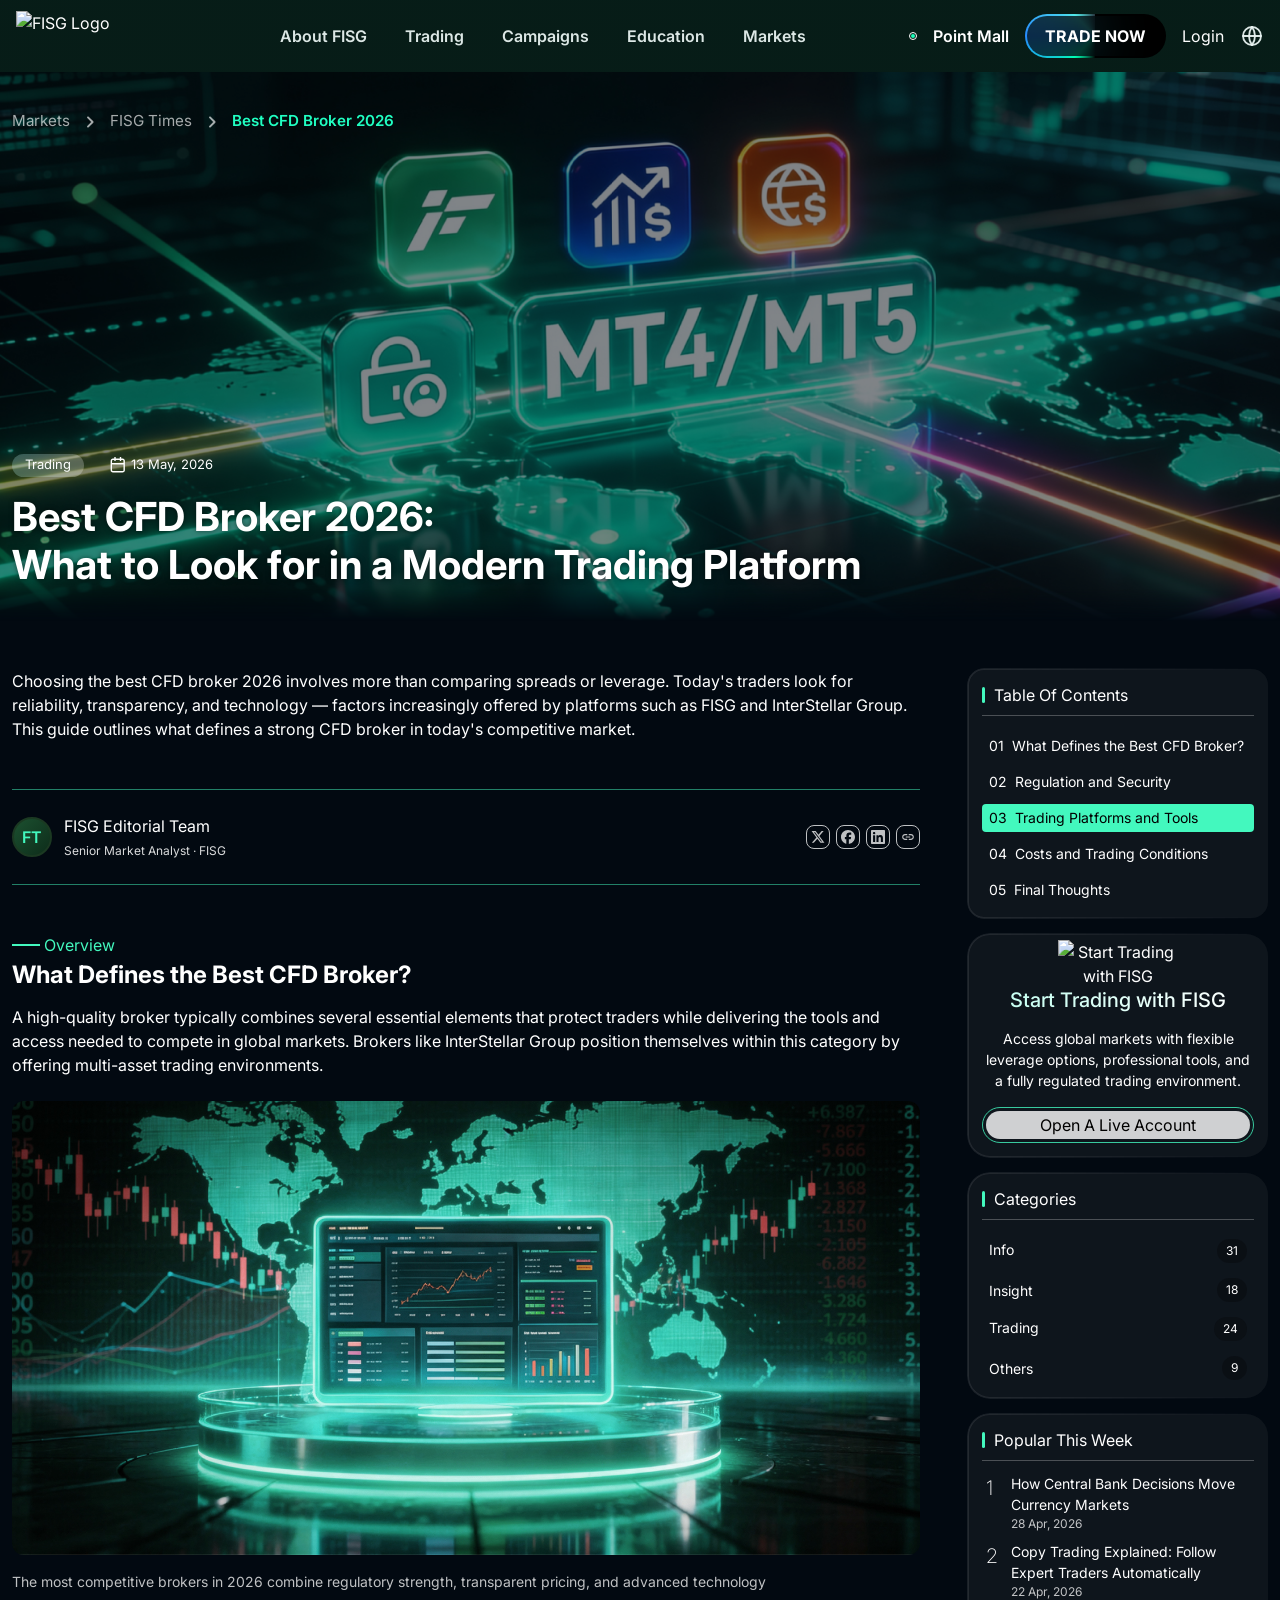
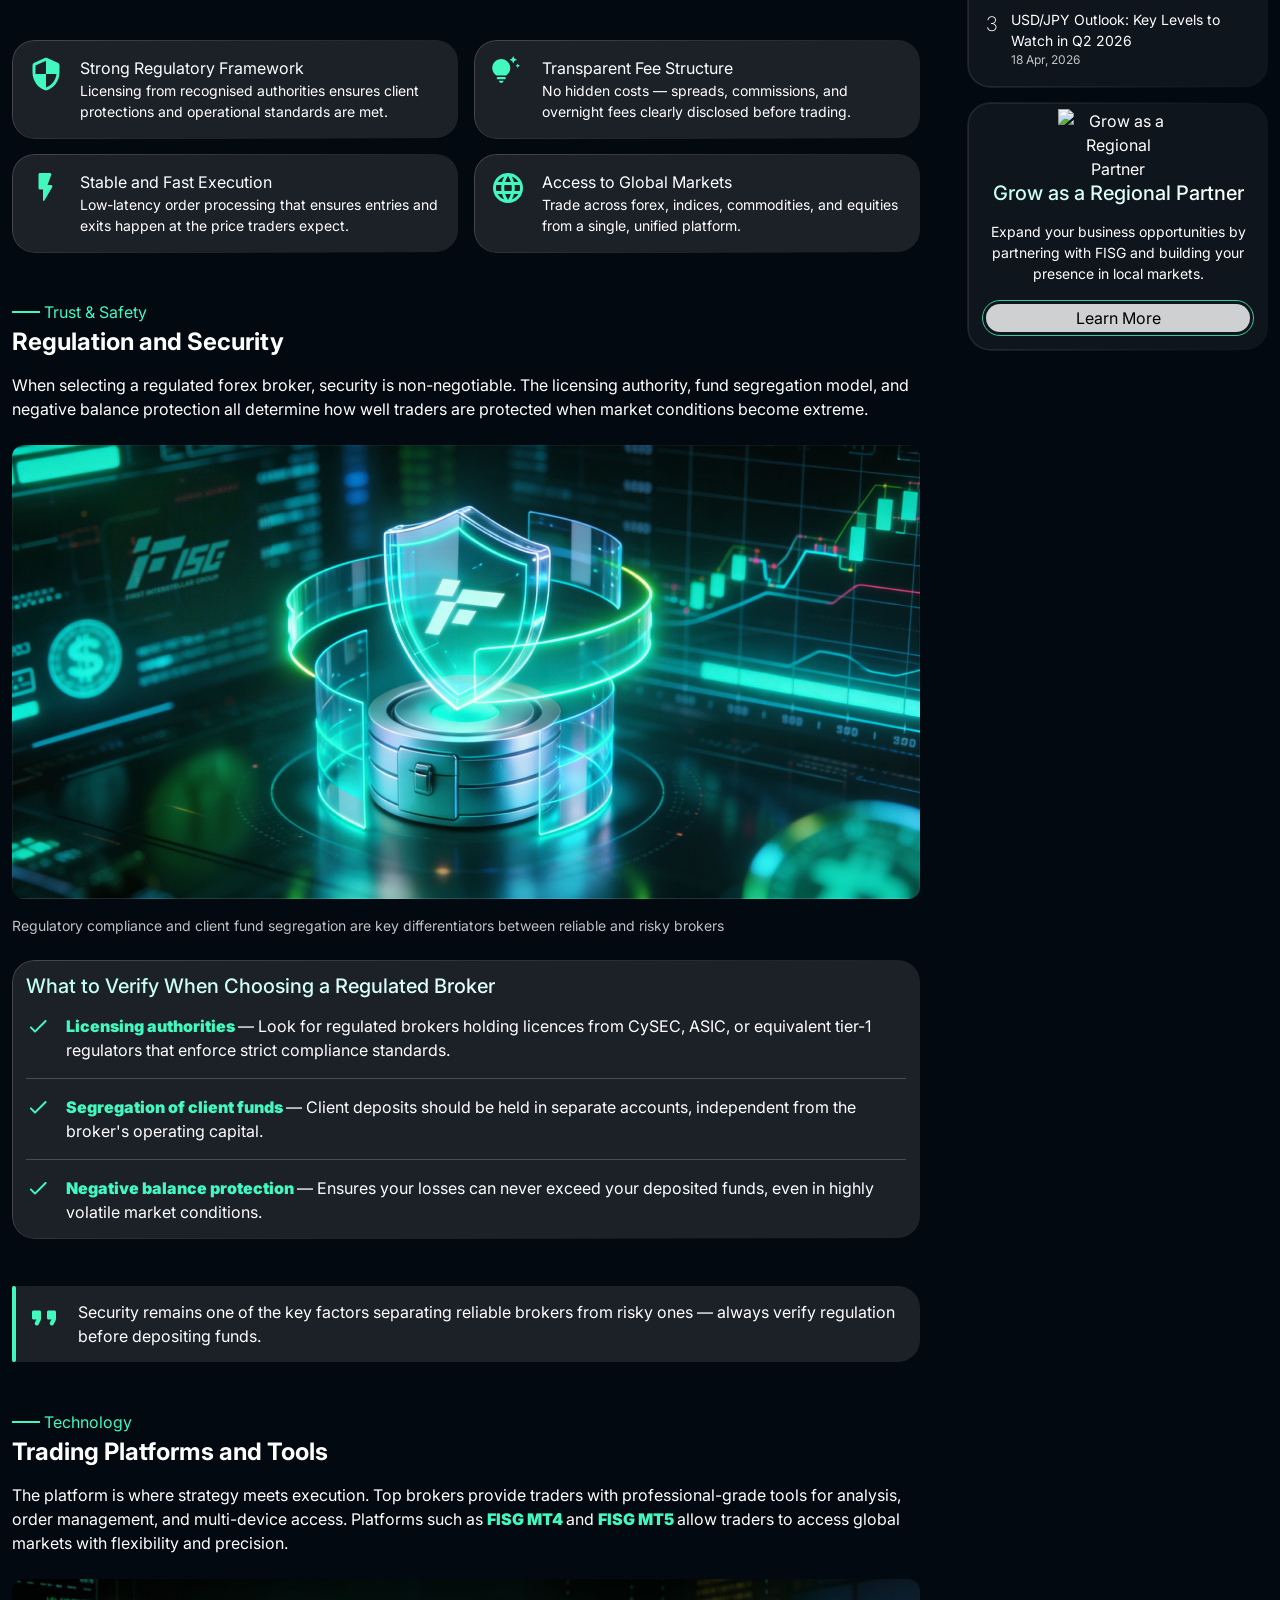
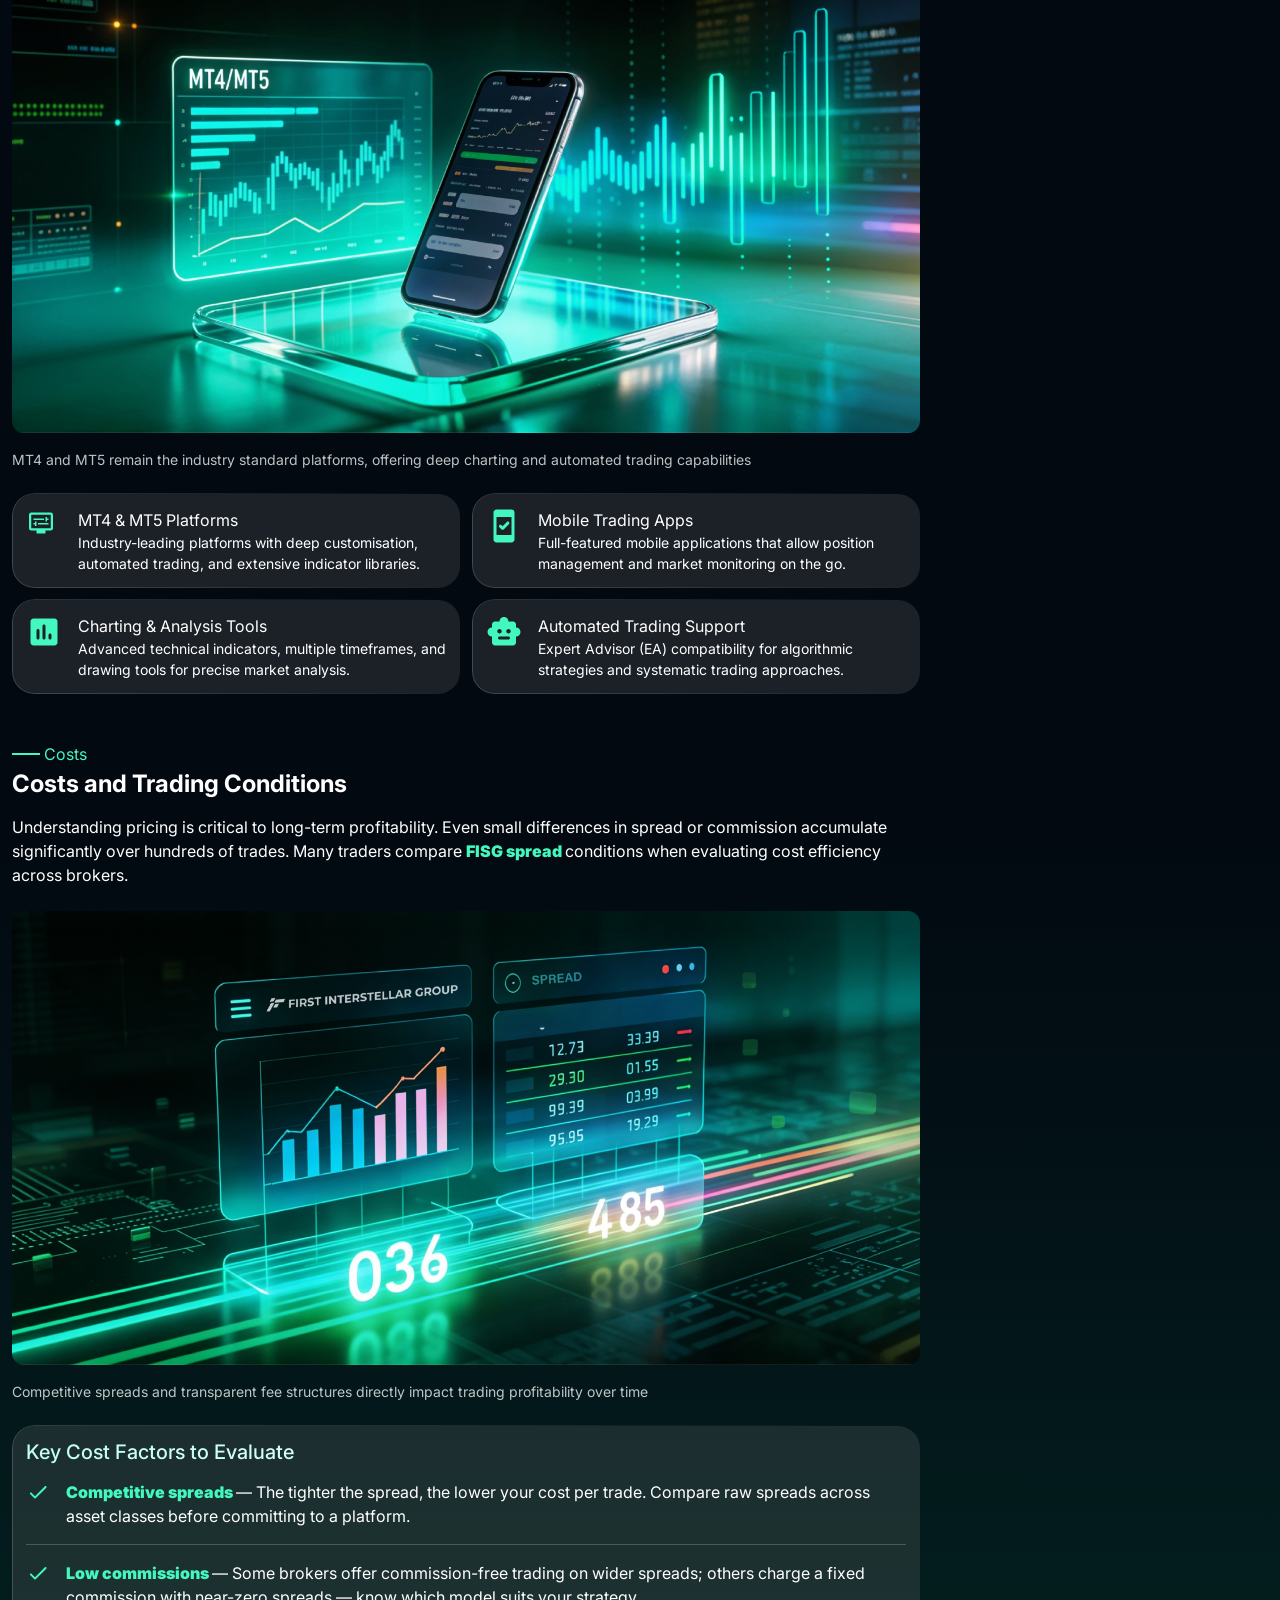
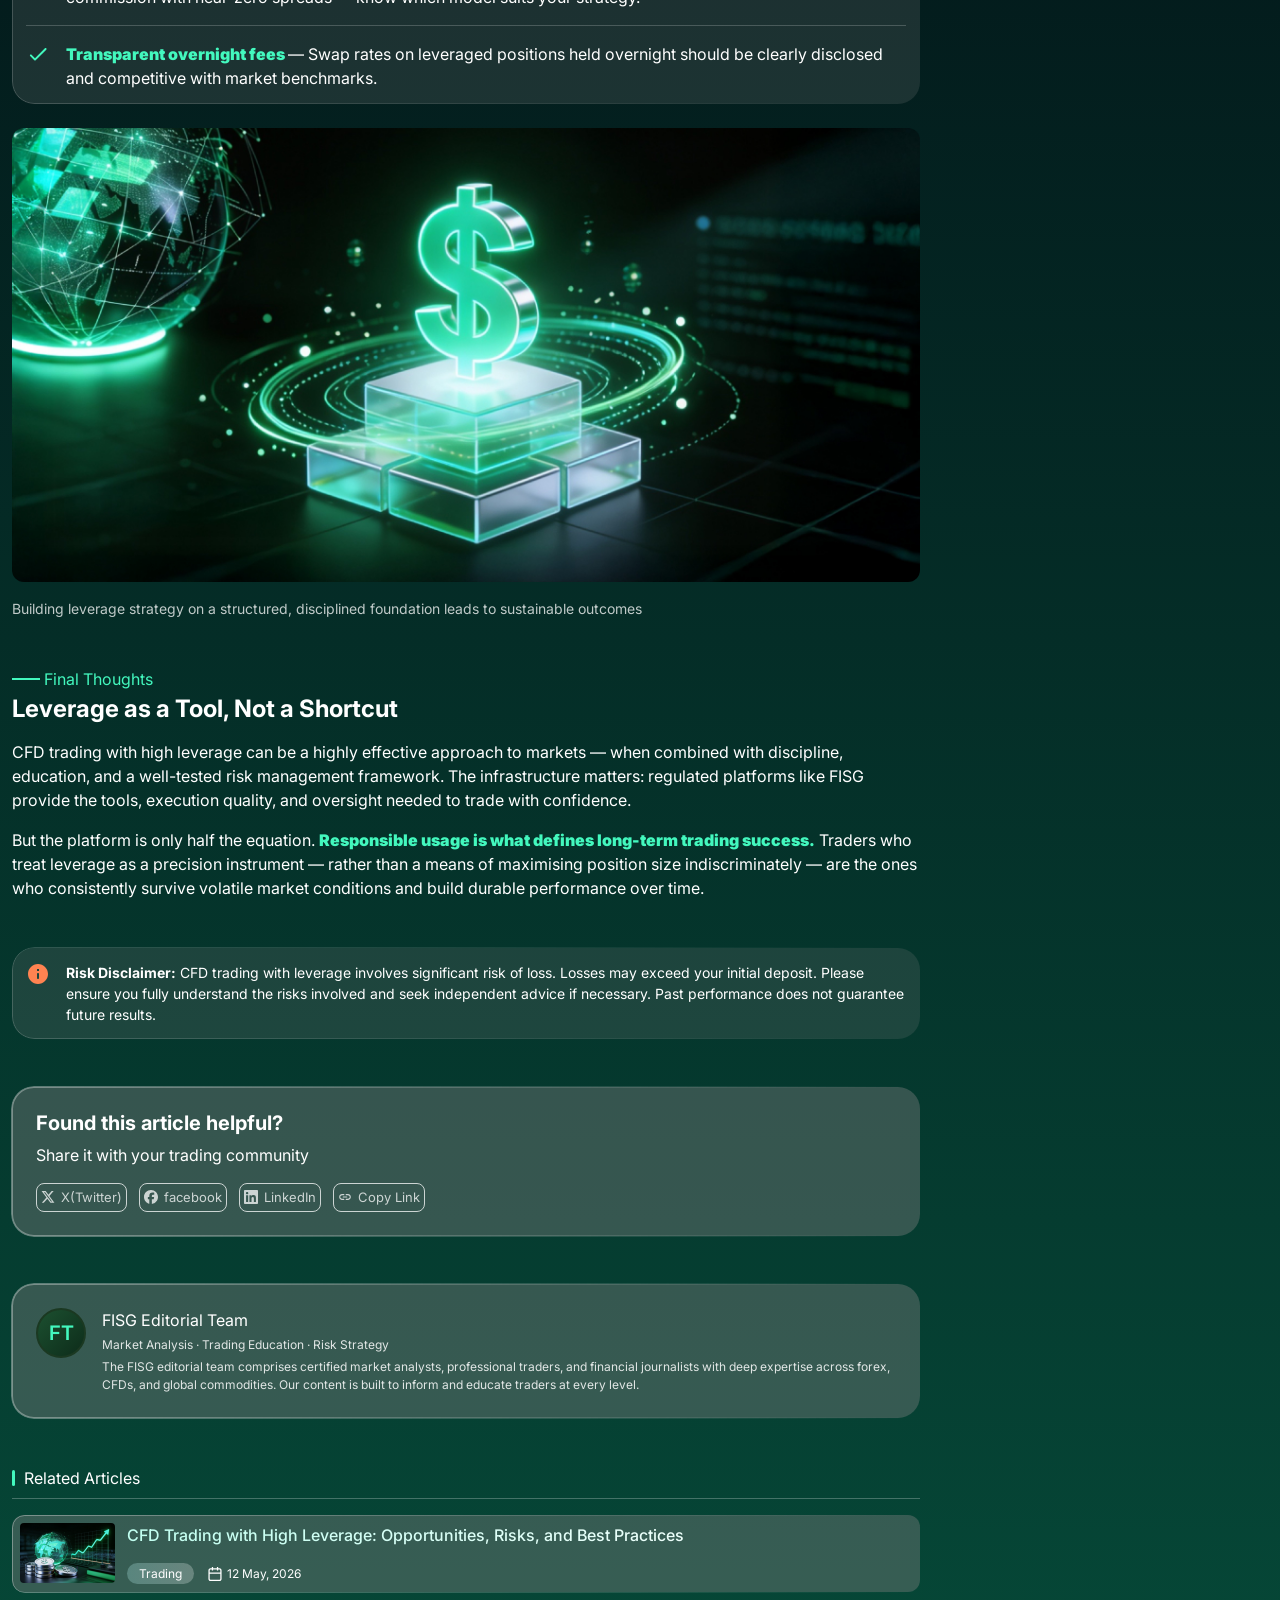
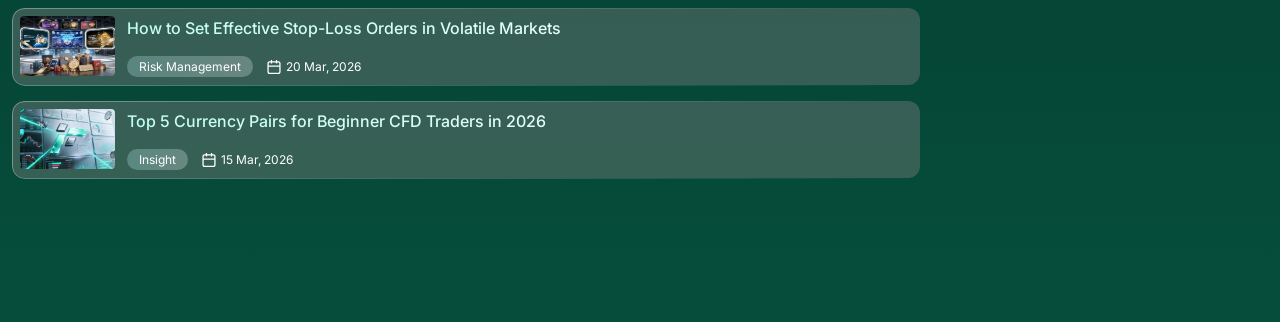
==== commit e0adb1a7: "Add files via upload" ====
--- a/article-best-cfd-broker-2026.html
+++ b/article-best-cfd-broker-2026.html
@@ -12,6 +12,9 @@
   <link rel="icon" type="image/png" href="https://www.fisg.com/wp-content/uploads/2025/12/cropped-logo-icon-192x192-dark.png" sizes="192x192" media="(prefers-color-scheme: dark)" />
   <link rel="apple-touch-icon" href="https://www.fisg.com/wp-content/uploads/2025/12/cropped-logo-icon-180x180-dark.png" media="(prefers-color-scheme: dark)" />
   <meta name="msapplication-TileImage" content="https://www.fisg.com/wp-content/uploads/2025/12/cropped-logo-icon-270x270-dark.png" media="(prefers-color-scheme: dark)" />
+  <link rel="preconnect" href="https://fonts.googleapis.com">
+  <link rel="preconnect" href="https://fonts.gstatic.com" crossorigin>
+  <link href="https://fonts.googleapis.com/css2?family=Inter:ital,opsz,wght@0,14..32,100..900;1,14..32,100..900&display=swap" rel="stylesheet">
   <link rel="stylesheet" href="style.css">
 </head>
 <body>
@@ -70,7 +73,7 @@
                   <div class="times-ele-col time-page-ele-col-auto">
                     <ul class="unstyled-list times-ele-row" style="--gap: 6px; height: 100%;">
                       <li class="times-ele-col times-ele-col-auto">
-                        <a class="times-author-share-btn" href="https://twitter.com/intent/tweet?url=https://www.fisg.com/en/article-best-cfd-broker-2026">
+                        <a target="_blank" class="times-author-share-btn" href="https://twitter.com/intent/tweet?url=https://www.fisg.com/en/article-best-cfd-broker-2026">
                           <!--x(twitter)-->
                           <svg width="48" height="48" viewBox="0 0 48 48" fill="none" xmlns="http://www.w3.org/2000/svg">
                             <path d="M36.6526 3.8078H43.3995L28.6594 20.6548L46 43.5797H32.4225L21.7881 29.6759L9.61989 43.5797H2.86886L18.6349 25.56L2 3.8078H15.9222L25.5348 16.5165L36.6526 3.8078ZM34.2846 39.5414H38.0232L13.8908 7.63406H9.87892L34.2846 39.5414Z" fill="currentColor"/>
@@ -87,7 +90,7 @@
                         </a>
                       </li>
                       <li class="times-ele-col times-ele-col-auto">
-                        <a class="times-author-share-btn" href="https://linkedin.com/sharing/share-offsite/?url=https://www.fisg.com/en/article-best-cfd-broker-2026">
+                        <a class="times-author-share-btn" target="_blank" href="https://linkedin.com/sharing/share-offsite/?url=https://www.fisg.com/en/article-best-cfd-broker-2026">
                           <!--linkedin-->
                           <svg width="48" height="48" viewBox="0 0 48 48" fill="none" xmlns="http://www.w3.org/2000/svg">
                             <g clip-path="url(#clip0_17_68)"><path d="M44.4469 0H3.54375C1.58437 0 0 1.54688 0 3.45938V44.5312C0 46.4437 1.58437 48 3.54375 48H44.4469C46.4062 48 48 46.4438 48 44.5406V3.45938C48 1.54688 46.4062 0 44.4469 0ZM14.2406 40.9031H7.11563V17.9906H14.2406V40.9031ZM10.6781 14.8688C8.39062 14.8688 6.54375 13.0219 6.54375 10.7437C6.54375 8.46562 8.39062 6.61875 10.6781 6.61875C12.9563 6.61875 14.8031 8.46562 14.8031 10.7437C14.8031 13.0125 12.9563 14.8688 10.6781 14.8688ZM40.9031 40.9031H33.7875V29.7656C33.7875 27.1125 33.7406 23.6906 30.0844 23.6906C26.3812 23.6906 25.8187 26.5875 25.8187 29.5781V40.9031H18.7125V17.9906H25.5375V21.1219H25.6312C26.5781 19.3219 28.9031 17.4188 32.3625 17.4188C39.5719 17.4188 40.9031 22.1625 40.9031 28.3313V40.9031Z" fill="currentColor"/></g>
@@ -98,7 +101,7 @@
                         </a>
                       </li>
                       <li class="times-ele-col times-ele-col-auto">
-                        <a class="times-author-share-btn" href="https://example.com" onclick="copyURL(event)">
+                        <a class="times-author-share-btn" href="https://www.fisg.com/en/article-best-cfd-broker-2026" onclick="copyURL(event)">
                           <!--copy link-->
                           <svg width="48" height="48" xmlns="http://www.w3.org/2000/svg" viewBox="0 0 24 24" fill="currentColor"><g><rect fill="none" height="24" width="24"/></g><g><g><path d="M17,7h-3c-0.55,0-1,0.45-1,1s0.45,1,1,1h3c1.65,0,3,1.35,3,3s-1.35,3-3,3h-3c-0.55,0-1,0.45-1,1c0,0.55,0.45,1,1,1h3 c2.76,0,5-2.24,5-5S19.76,7,17,7z M8,12c0,0.55,0.45,1,1,1h6c0.55,0,1-0.45,1-1s-0.45-1-1-1H9C8.45,11,8,11.45,8,12z M10,15H7 c-1.65,0-3-1.35-3-3s1.35-3,3-3h3c0.55,0,1-0.45,1-1s-0.45-1-1-1H7c-2.76,0-5,2.24-5,5s2.24,5,5,5h3c0.55,0,1-0.45,1-1 C11,15.45,10.55,15,10,15z"/></g></g></svg>
                         </a>
@@ -514,7 +517,7 @@
                 </div>
                 <ul class="unstyled-list times-ele-row" style="--gap: 12px;">
                   <li class="times-ele-col times-ele-col-auto">
-                    <a class="times-author-share-btn" href="">
+                    <a class="times-author-share-btn" target="_blank" href="https://twitter.com/intent/tweet?url=https://www.fisg.com/en/article-best-cfd-broker-2026">
                       <span class="times-ele-row align-items-center" style="--gap: 6px;">
                         <span class="times-ele-col times-ele-auto">
                           <svg width="48" height="48" viewBox="0 0 48 48" fill="none" xmlns="http://www.w3.org/2000/svg"><path d="M36.6526 3.8078H43.3995L28.6594 20.6548L46 43.5797H32.4225L21.7881 29.6759L9.61989 43.5797H2.86886L18.6349 25.56L2 3.8078H15.9222L25.5348 16.5165L36.6526 3.8078ZM34.2846 39.5414H38.0232L13.8908 7.63406H9.87892L34.2846 39.5414Z" fill="currentColor"></path></svg>
@@ -526,7 +529,7 @@
                     </a>
                   </li>
                   <li class="times-ele-col times-ele-col-auto">
-                    <a class="times-author-share-btn" href="">
+                    <a class="times-author-share-btn" target="_blank" rel="noopener" href="https://www.facebook.com/sharer/sharer.php?u=https://www.fisg.com/en/article-best-cfd-broker-2026">
                       <span class="times-ele-row align-items-center" style="--gap: 6px;">
                         <span class="times-ele-col times-ele-auto">
                           <svg width="48" height="48" viewBox="0 0 48 48" fill="none" xmlns="http://www.w3.org/2000/svg">
@@ -543,7 +546,7 @@
                     </a>
                   </li>
                   <li class="times-ele-col times-ele-col-auto">
-                    <a class="times-author-share-btn" href="">
+                    <a class="times-author-share-btn" target="_blank" href="https://linkedin.com/sharing/share-offsite/?url=https://www.fisg.com/en/article-best-cfd-broker-2026">
                       <span class="times-ele-row align-items-center" style="--gap: 6px;">
                         <span class="times-ele-col times-ele-auto">
                           <svg width="48" height="48" viewBox="0 0 48 48" fill="none" xmlns="http://www.w3.org/2000/svg">
@@ -607,11 +610,11 @@
                     <span class="times-box-border"></span>
                     <div class="times-box-body times-box-body-row">
                       <div class="times-box-body-col times-box-body-col-img">
-                        <img src="./images/times-img-01.jpg" alt="">
+                        <img src="./images/article-cfd-trading-img-01.jpg" alt="">
                       </div>
                       <div class="times-box-body-col times-box-body-col-cont">
-                        <div class="times-title line-clamp line-clamp-2">
-                          What is Forex Trading? A Complete Guide for Beginners
+                        <div class="times-title line-clamp line-clamp-1">
+                          CFD Trading with High Leverage: Opportunities, Risks, and Best Practices
                         </div>
                         <div class="times-box-body-footer justify-content-start">
                           <div class="times-box-body-footer-tag font-size-mini">
@@ -622,7 +625,7 @@
                               <path d="M14.23,3.48h-1.37v-1.48h-1.35v1.48h-4.01v-1.48h-1.35v1.48h-1.37c-1.22,0-2.22.99-2.22,2.22v9.09c0,1.22.99,2.22,2.22,2.22h9.45c1.22,0,2.22-.99,2.22-2.22V5.7c0-1.22-.99-2.22-2.22-2.22ZM4.77,4.84h1.37v1.02h1.35v-1.02h4.01v1.02h1.35v-1.02h1.37c.48,0,.86.39.86.86v2.16H3.91v-2.16c0-.48.39-.86.86-.86ZM14.23,15.65H4.77c-.48,0-.86-.39-.86-.86v-5.57h11.18v5.57c0,.48-.39.86-.86.86Z" fill="#fff"></path>
                             </svg>
                             <span>
-                              26 Mar, 2026
+                              12 May, 2026
                             </span>
                           </div>
                         </div>
@@ -639,7 +642,7 @@
                         <img src="./images/times-img-02.jpg" alt="">
                       </div>
                       <div class="times-box-body-col times-box-body-col-cont">
-                        <div class="times-title line-clamp line-clamp-2">
+                        <div class="times-title line-clamp line-clamp-1">
                           How to Set Effective Stop-Loss Orders in Volatile Markets
                         </div>
                         <div class="times-box-body-footer justify-content-start">
@@ -668,7 +671,7 @@
                         <img src="./images/times-img-03.jpg" alt="">
                       </div>
                       <div class="times-box-body-col times-box-body-col-cont">
-                        <div class="times-title line-clamp line-clamp-2">
+                        <div class="times-title line-clamp line-clamp-1">
                           Top 5 Currency Pairs for Beginner CFD Traders in 2026
                         </div>
                         <div class="times-box-body-footer justify-content-start">
